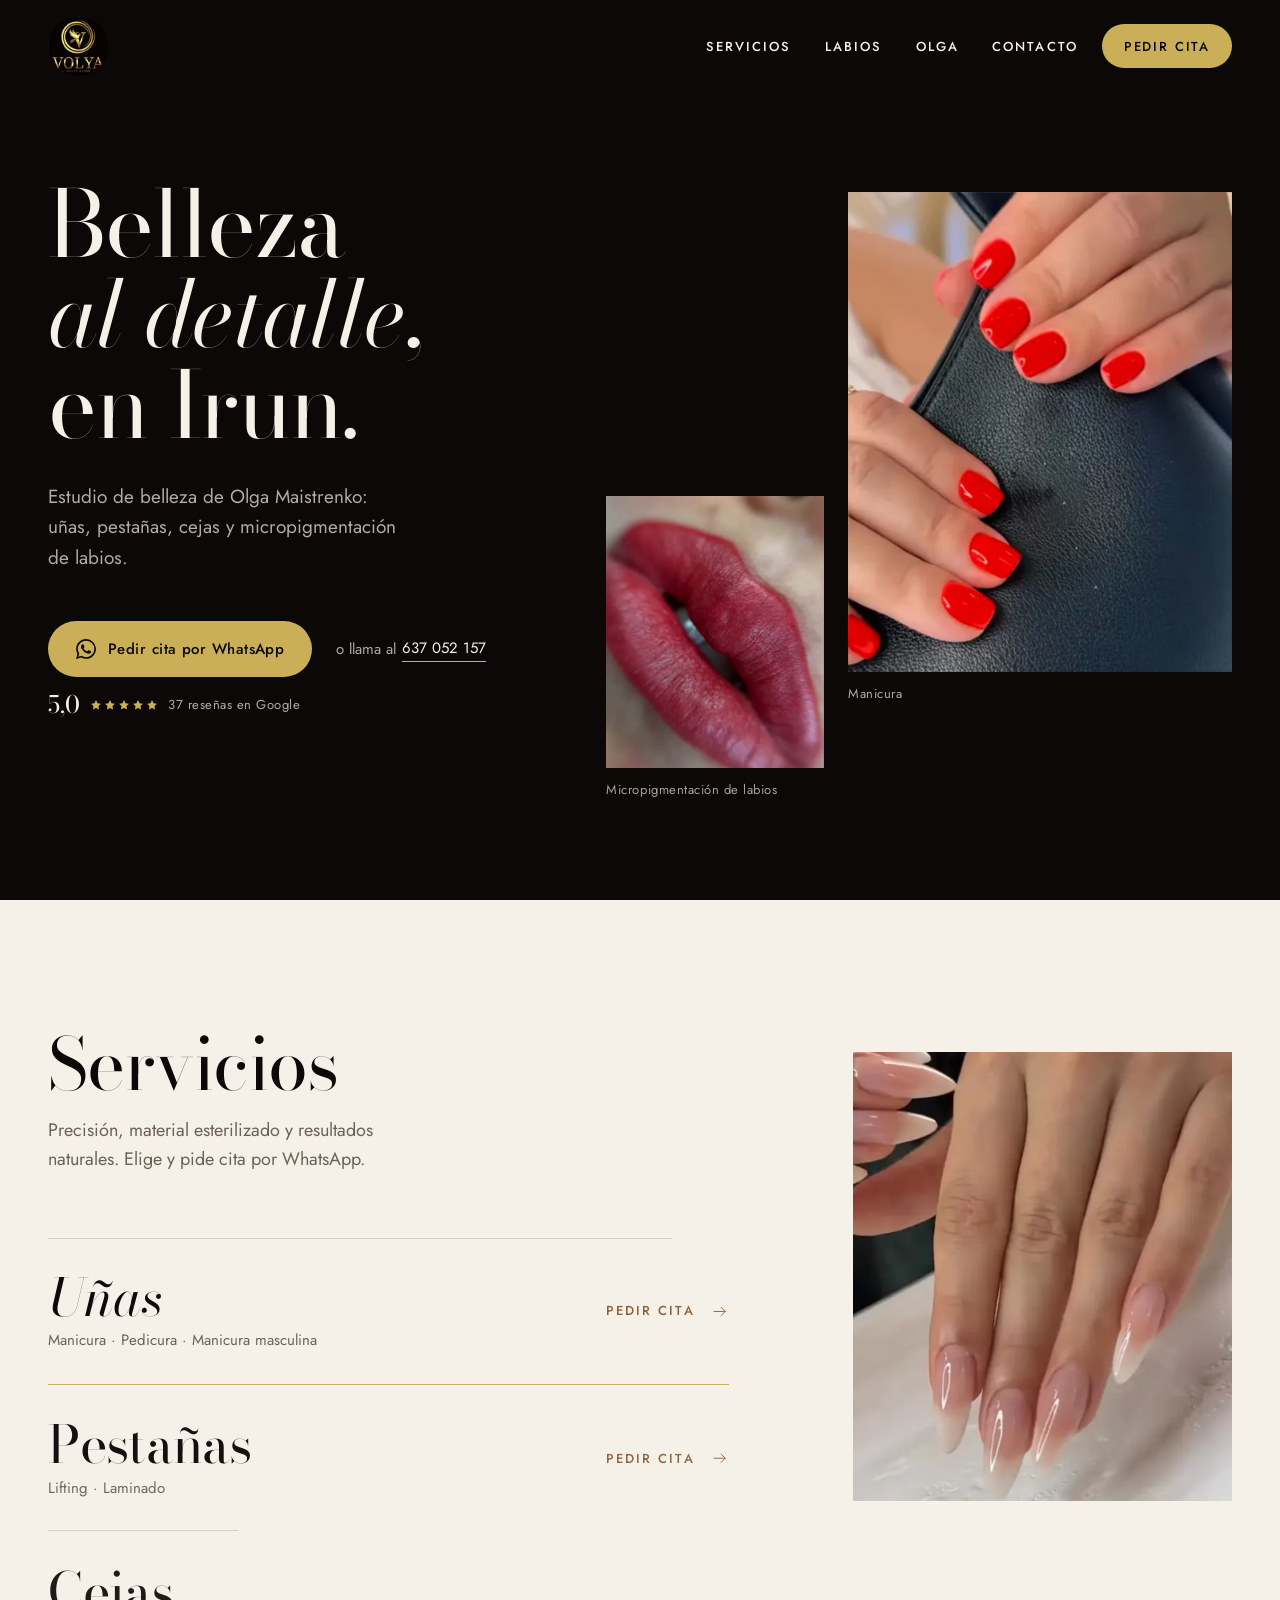
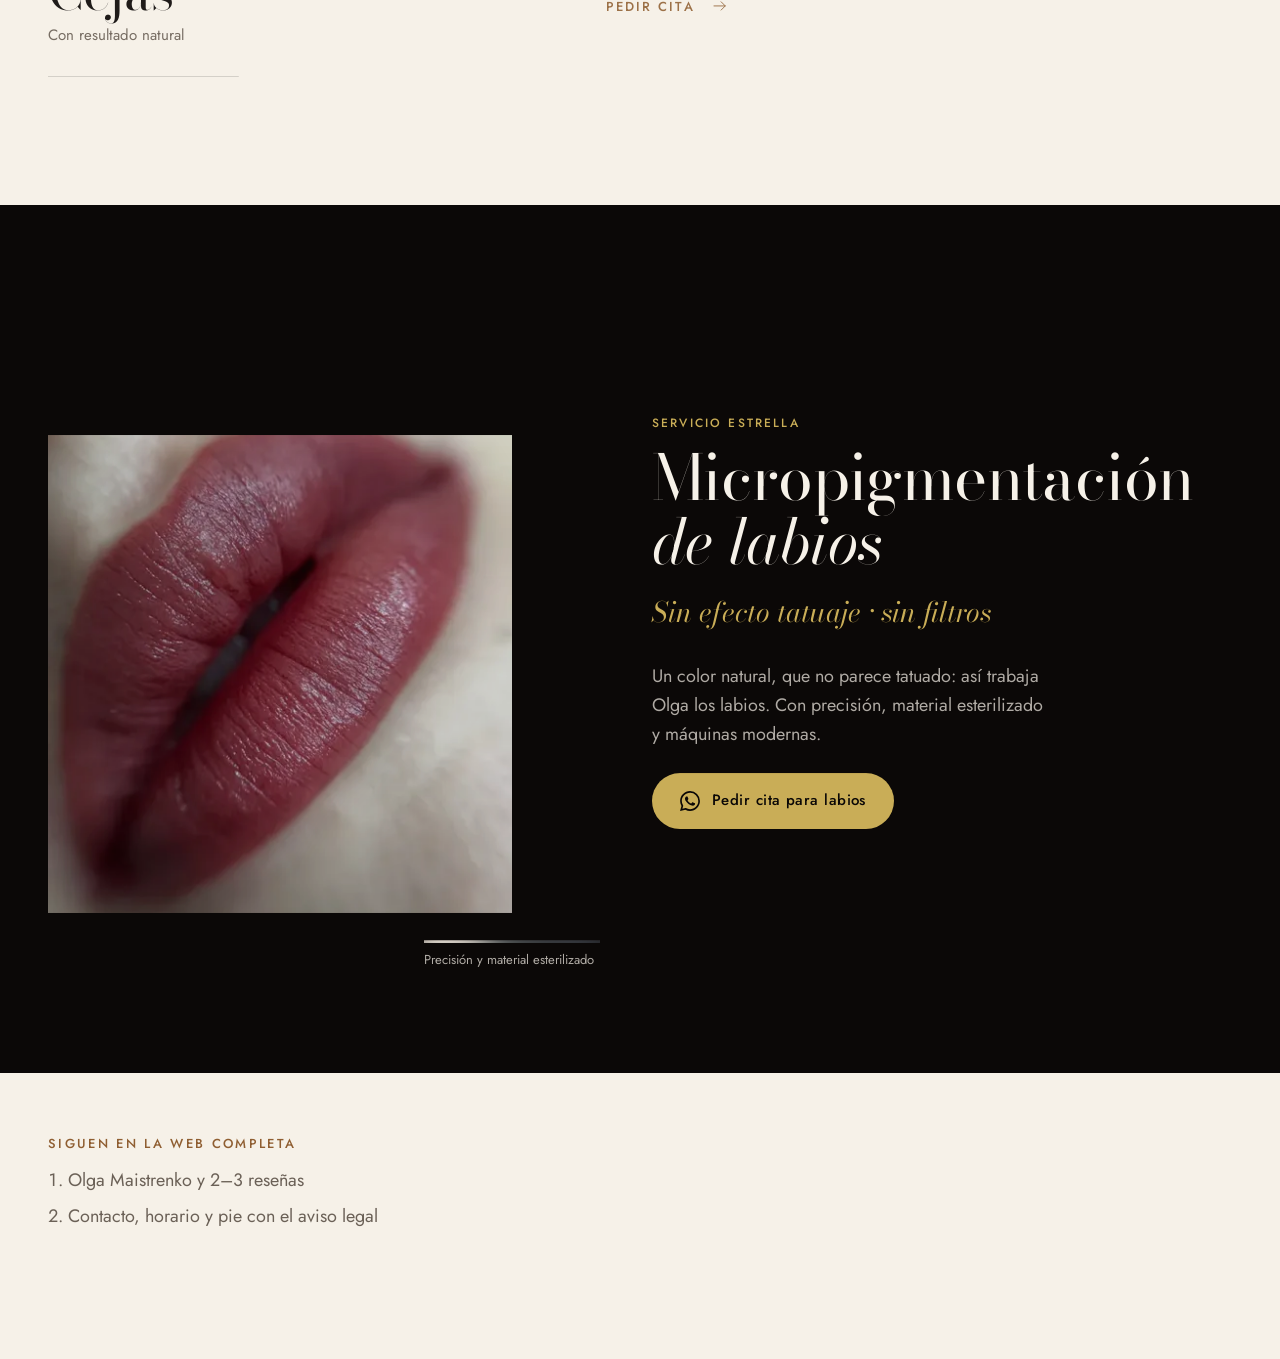
==== index.html @ c0e541a9 "Portada visual y servicios sin lupa; alcance de demo reducida - Quita la lupa en portada y servicios" ====
<!doctype html>
<html lang="es">
<head>
  <meta charset="utf-8">
  <meta name="viewport" content="width=device-width, initial-scale=1, viewport-fit=cover">
  <title>VOLYA Beauty Studio · Estudio de belleza en Irun: uñas, pestañas y micropigmentación</title>
  <meta name="description" content="Estudio de belleza en Irun: uñas, pestañas, cejas y micropigmentación de labios natural, sin efecto tatuaje. Pide cita por WhatsApp con Olga Maistrenko.">
  <meta name="theme-color" content="#0B0807">
  <meta name="format-detection" content="telephone=no">
  <!-- Al publicar: añadir canonical, og:url, og:image y hreflang (es / fr) con el dominio definitivo. -->
  <meta property="og:type" content="website">
  <meta property="og:locale" content="es_ES">
  <meta property="og:title" content="VOLYA Beauty Studio · Estudio de belleza en Irun">
  <meta property="og:description" content="Uñas, pestañas, cejas y micropigmentación de labios natural, sin efecto tatuaje. Pide cita por WhatsApp.">

  <link rel="icon" href="img/favicon-32.png" sizes="32x32" type="image/png">
  <link rel="apple-touch-icon" href="img/apple-touch-icon.png">

  <link rel="preload" href="fonts/bodoni-moda-latin.woff2" as="font" type="font/woff2" crossorigin>
  <link rel="preload" href="fonts/bodoni-moda-italic-latin.woff2" as="font" type="font/woff2" crossorigin>
  <link rel="preload" href="fonts/jost-latin.woff2" as="font" type="font/woff2" crossorigin>

  <link rel="stylesheet" href="vendor/lenis-1.3.27/lenis.css">
  <link rel="stylesheet" href="css/styles.css">

  <script>
    // Las animaciones solo se preparan si el dispositivo no pide movimiento reducido.
    // Si js/main.js no llega a arrancar, el contenido se muestra igualmente.
    (function () {
      var root = document.documentElement;
      root.classList.add('js');
      if (window.matchMedia('(prefers-reduced-motion: reduce)').matches) return;
      root.classList.add('motion');
      setTimeout(function () { if (!window.__volyaMotion) root.classList.remove('motion'); }, 3000);
    })();
  </script>

  <script type="application/ld+json">
  {
    "@context": "https://schema.org",
    "@type": "BeautySalon",
    "name": "VOLYA Beauty Studio",
    "description": "Estudio de belleza en Irun: uñas, pestañas, cejas y micropigmentación de labios.",
    "logo": "imagenes/logo.webp",
    "image": "imagenes/logo.webp",
    "telephone": "+34 637 052 157",
    "address": {
      "@type": "PostalAddress",
      "streetAddress": "Estación Kalea, 22",
      "postalCode": "20301",
      "addressLocality": "Irun",
      "addressRegion": "Gipuzkoa",
      "addressCountry": "ES"
    },
    "openingHoursSpecification": [
      {
        "@type": "OpeningHoursSpecification",
        "dayOfWeek": ["Monday", "Tuesday", "Wednesday", "Thursday", "Friday"],
        "opens": "10:00",
        "closes": "20:00"
      },
      {
        "@type": "OpeningHoursSpecification",
        "dayOfWeek": "Saturday",
        "opens": "10:00",
        "closes": "15:00"
      }
    ],
    "founder": {
      "@type": "Person",
      "name": "Olga Maistrenko",
      "sameAs": "https://www.instagram.com/maistrenko_olga_beauty/"
    },
    "sameAs": ["https://www.instagram.com/volya_beauty_studio/"],
    "hasOfferCatalog": {
      "@type": "OfferCatalog",
      "name": "Servicios",
      "itemListElement": [
        { "@type": "Offer", "itemOffered": { "@type": "Service", "name": "Manicura" } },
        { "@type": "Offer", "itemOffered": { "@type": "Service", "name": "Pedicura" } },
        { "@type": "Offer", "itemOffered": { "@type": "Service", "name": "Manicura masculina" } },
        { "@type": "Offer", "itemOffered": { "@type": "Service", "name": "Lifting de pestañas" } },
        { "@type": "Offer", "itemOffered": { "@type": "Service", "name": "Laminado de pestañas" } },
        { "@type": "Offer", "itemOffered": { "@type": "Service", "name": "Cejas" } },
        { "@type": "Offer", "itemOffered": { "@type": "Service", "name": "Micropigmentación de labios" } }
      ]
    }
  }
  </script>
</head>
<body>
  <svg width="0" height="0" style="position:absolute" aria-hidden="true" focusable="false">
    <symbol id="i-whatsapp" viewBox="0 0 24 24"><path d="M17.472 14.382c-.297-.149-1.758-.867-2.03-.967-.273-.099-.471-.148-.67.15-.197.297-.767.966-.94 1.164-.173.199-.347.223-.644.075-.297-.15-1.255-.463-2.39-1.475-.883-.788-1.48-1.761-1.653-2.059-.173-.297-.018-.458.13-.606.134-.133.298-.347.446-.52.149-.174.198-.298.298-.497.099-.198.05-.371-.025-.52-.075-.149-.669-1.612-.916-2.207-.242-.579-.487-.5-.669-.51-.173-.008-.371-.01-.57-.01-.198 0-.52.074-.792.372-.272.297-1.04 1.016-1.04 2.479 0 1.462 1.065 2.875 1.213 3.074.149.198 2.096 3.2 5.077 4.487.709.306 1.262.489 1.694.625.712.227 1.36.195 1.871.118.571-.085 1.758-.719 2.006-1.413.248-.694.248-1.289.173-1.413-.074-.124-.272-.198-.57-.347m-5.421 7.403h-.004a9.87 9.87 0 01-5.031-1.378l-.361-.214-3.741.982.998-3.648-.235-.374a9.86 9.86 0 01-1.51-5.26c.001-5.45 4.436-9.884 9.888-9.884 2.64 0 5.122 1.03 6.988 2.898a9.825 9.825 0 012.893 6.994c-.003 5.45-4.437 9.884-9.885 9.884m8.413-18.297A11.815 11.815 0 0012.05 0C5.495 0 .16 5.335.157 11.892c0 2.096.547 4.142 1.588 5.945L.057 24l6.305-1.654a11.882 11.882 0 005.683 1.448h.005c6.554 0 11.89-5.335 11.893-11.893a11.821 11.821 0 00-3.48-8.413Z"/></symbol>
    <symbol id="i-phone" viewBox="0 0 24 24"><path fill="none" stroke="currentColor" stroke-width="1.5" stroke-linecap="round" stroke-linejoin="round" d="M22 16.92v3a2 2 0 0 1-2.18 2 19.79 19.79 0 0 1-8.63-3.07 19.5 19.5 0 0 1-6-6 19.79 19.79 0 0 1-3.07-8.67A2 2 0 0 1 4.11 2h3a2 2 0 0 1 2 1.72 12.84 12.84 0 0 0 .7 2.81 2 2 0 0 1-.45 2.11L8.09 9.91a16 16 0 0 0 6 6l1.27-1.27a2 2 0 0 1 2.11-.45 12.84 12.84 0 0 0 2.81.7A2 2 0 0 1 22 16.92z"/></symbol>
    <symbol id="i-arrow" viewBox="0 0 24 24"><path fill="none" stroke="currentColor" stroke-width="1.25" stroke-linecap="round" stroke-linejoin="round" d="M4 12h15M13.5 6.5 19 12l-5.5 5.5"/></symbol>
    <symbol id="i-star" viewBox="0 0 24 24"><path d="M12 2l3.09 6.26L22 9.27l-5 4.87 1.18 6.88L12 17.77l-6.18 3.25L7 14.14 2 9.27l6.91-1.01L12 2z"/></symbol>
  </svg>

  <a class="skip-link" href="#contenido">Saltar al contenido</a>

  <header class="site-header on-dark" data-header>
    <div class="container site-header__inner" data-intro>
      <a class="brand" href="#inicio" aria-label="VOLYA Beauty Studio, inicio">
        <img src="img/logo-160.webp" width="160" height="160" alt="VOLYA Beauty Studio">
      </a>
      <nav class="nav" aria-label="Principal">
        <a href="#servicios">Servicios</a>
        <a href="#labios">Labios</a>
        <a href="#olga">Olga</a>
        <a href="#contacto">Contacto</a>
      </nav>
      <a class="btn btn--sm site-header__cta" href="https://wa.me/34637052157?text=Hola%2C%20quer%C3%ADa%20pedir%20cita%20en%20VOLYA">Pedir cita</a>
      <button class="menu-toggle" type="button" aria-expanded="false" aria-controls="menu" data-menu-toggle>
        Menú <span class="menu-toggle__icon" aria-hidden="true"></span>
      </button>
    </div>
  </header>

  <div class="menu" id="menu" role="dialog" aria-modal="true" aria-label="Menú" hidden>
    <div class="menu__top">
      <img src="img/logo-160.webp" width="160" height="160" alt="" class="menu__logo">
      <button class="menu__close" type="button" data-menu-close>Cerrar <span aria-hidden="true" class="menu__x"></span></button>
    </div>
    <nav class="menu__links" aria-label="Secciones">
      <a href="#servicios" data-menu-item>Servicios</a>
      <a href="#labios" data-menu-item>Labios</a>
      <a href="#olga" data-menu-item>Olga</a>
      <a href="#contacto" data-menu-item>Contacto</a>
    </nav>
    <div class="menu__foot" data-menu-item>
      <a class="btn btn--gold" href="https://wa.me/34637052157?text=Hola%2C%20quer%C3%ADa%20pedir%20cita%20en%20VOLYA">
        <svg aria-hidden="true"><use href="#i-whatsapp"/></svg> Pedir cita por WhatsApp
      </a>
      <a class="menu__phone" href="tel:+34637052157">Llamar · 637 052 157</a>
      <p class="menu__address">Estación Kalea, 22 · Irun</p>
    </div>
  </div>

  <main id="contenido">
    <!-- PORTADA -->
    <section class="hero" id="inicio" data-theme="dark" aria-labelledby="hero-title">
      <div class="container hero__inner">
        <div class="hero__text">
          <h1 class="hero__title" id="hero-title" data-hero-title>Belleza<br><em>al detalle</em>,<br>en Irun.</h1>
          <p class="hero__lead" data-intro>Estudio de belleza de Olga Maistrenko: uñas, pestañas, cejas y micropigmentación de labios.</p>
          <div class="hero__actions" data-intro data-hero-actions>
            <a class="btn btn--gold" href="https://wa.me/34637052157?text=Hola%2C%20quer%C3%ADa%20pedir%20cita%20en%20VOLYA">
              <svg aria-hidden="true"><use href="#i-whatsapp"/></svg> Pedir cita por WhatsApp
            </a>
            <a class="link-call" href="tel:+34637052157">o llama al <span>637 052 157</span></a>
          </div>
          <p class="rating" data-intro>
            <span class="rating__score">5,0</span>
            <span class="rating__stars" aria-hidden="true"><svg><use href="#i-star"/></svg><svg><use href="#i-star"/></svg><svg><use href="#i-star"/></svg><svg><use href="#i-star"/></svg><svg><use href="#i-star"/></svg></span>
            <span><span class="sr-only">de 5 · </span>37 reseñas en Google</span>
          </p>
        </div>

        <div class="hero__visual">
          <figure class="hero__photo hero__photo--main" data-parallax="0.05">
            <div class="media" data-focus>
              <img class="media__lqip" alt="" aria-hidden="true" src="[data-uri]">
              <img class="media__img" src="img/manicura-23-4x5-600.webp"
                   srcset="img/manicura-23-4x5-480.webp 480w, img/manicura-23-4x5-600.webp 600w"
                   sizes="(min-width: 1024px) 30vw, (min-width: 768px) 46vw, 100vw"
                   width="600" height="750" fetchpriority="high"
                   alt="Manicura roja con acabado brillante, trabajo de Olga en VOLYA">
            </div>
            <figcaption>Manicura</figcaption>
          </figure>
          <figure class="hero__photo hero__photo--accent" data-parallax="-0.12">
            <div class="media" data-focus>
              <img class="media__lqip" alt="" aria-hidden="true" src="[data-uri]">
              <img class="media__img" src="img/labios-5-4x5-688.webp"
                   srcset="img/labios-5-4x5-480.webp 480w, img/labios-5-4x5-688.webp 688w"
                   sizes="17vw" width="688" height="860" loading="lazy"
                   alt="Labios con micropigmentación, trabajo de Olga en VOLYA">
            </div>
            <figcaption>Micropigmentación de labios</figcaption>
          </figure>
        </div>
      </div>
    </section>

    <!-- SERVICIOS -->
    <section class="services" id="servicios" aria-labelledby="servicios-title">
      <div class="container services__grid">
        <div class="services__head">
          <h2 class="section-title" id="servicios-title" data-split>Servicios</h2>
          <p class="services__intro" data-reveal>Precisión, material esterilizado y resultados naturales. Elige y pide cita por WhatsApp.</p>
        </div>

        <ol class="services__list" role="list">
          <li class="service is-active" data-service>
            <span class="rule" aria-hidden="true"></span>
            <span class="media service__thumb" data-focus>
              <img class="media__lqip" alt="" aria-hidden="true" src="[data-uri]">
              <img class="media__img" src="img/manicura-16-4x5-480.webp" width="480" height="600" loading="lazy" alt="Manicura almendra nude">
            </span>
            <div class="service__body">
              <h3 class="service__name">Uñas</h3>
              <p class="service__detail">Manicura · Pedicura · Manicura masculina</p>
              <!-- Precio y duración: pendientes de confirmar con la dueña -->
            </div>
            <a class="service__cta" href="https://wa.me/34637052157?text=Hola%2C%20quer%C3%ADa%20pedir%20cita%20para%20u%C3%B1as%20en%20VOLYA">
              Pedir cita<span class="sr-only"> para uñas por WhatsApp</span> <svg aria-hidden="true"><use href="#i-arrow"/></svg>
            </a>
          </li>

          <li class="service" data-service>
            <span class="rule" aria-hidden="true"></span>
            <span class="media service__thumb" data-focus>
              <img class="media__lqip" alt="" aria-hidden="true" src="[data-uri]">
              <img class="media__img" src="img/pestanas-1-4x5-480.webp" width="480" height="600" loading="lazy" alt="Lifting de pestañas en primer plano">
            </span>
            <div class="service__body">
              <h3 class="service__name">Pestañas</h3>
              <p class="service__detail">Lifting · Laminado</p>
            </div>
            <a class="service__cta" href="https://wa.me/34637052157?text=Hola%2C%20quer%C3%ADa%20pedir%20cita%20para%20pesta%C3%B1as%20en%20VOLYA">
              Pedir cita<span class="sr-only"> para pestañas por WhatsApp</span> <svg aria-hidden="true"><use href="#i-arrow"/></svg>
            </a>
          </li>

          <li class="service" data-service>
            <span class="rule" aria-hidden="true"></span>
            <span class="media service__thumb" data-focus>
              <img class="media__lqip" alt="" aria-hidden="true" src="[data-uri]">
              <img class="media__img" src="img/cejas-1-4x5-452.webp" width="452" height="565" loading="lazy" alt="Ceja con acabado natural">
            </span>
            <div class="service__body">
              <h3 class="service__name">Cejas</h3>
              <p class="service__detail">Con resultado natural</p>
            </div>
            <a class="service__cta" href="https://wa.me/34637052157?text=Hola%2C%20quer%C3%ADa%20pedir%20cita%20para%20cejas%20en%20VOLYA">
              Pedir cita<span class="sr-only"> para cejas por WhatsApp</span> <svg aria-hidden="true"><use href="#i-arrow"/></svg>
            </a>
            <span class="rule rule--end" aria-hidden="true"></span>
          </li>
        </ol>

        <!-- Vista previa de escritorio: cambia con el servicio señalado -->
        <div class="services__preview" aria-hidden="true">
          <div class="preview">
            <div class="media preview__item is-active" data-focus>
              <img class="media__lqip" alt="" src="[data-uri]">
              <img class="media__img" src="img/manicura-16-4x5-739.webp" srcset="img/manicura-16-4x5-480.webp 480w, img/manicura-16-4x5-739.webp 739w" sizes="(min-width: 1024px) 28vw, 1px" width="739" height="924" loading="lazy" alt="">
            </div>
            <div class="media preview__item" data-focus>
              <img class="media__lqip" alt="" src="[data-uri]">
              <img class="media__img" src="img/pestanas-1-4x5-752.webp" srcset="img/pestanas-1-4x5-480.webp 480w, img/pestanas-1-4x5-752.webp 752w" sizes="(min-width: 1024px) 28vw, 1px" width="752" height="940" loading="lazy" alt="">
            </div>
            <div class="media preview__item" data-focus>
              <img class="media__lqip" alt="" src="[data-uri]">
              <img class="media__img" src="img/cejas-1-4x5-452.webp" width="452" height="565" loading="lazy" alt="">
            </div>
          </div>
        </div>
      </div>

      <!-- Micropigmentación de labios: servicio estrella -->
      <div class="feature" id="labios" data-theme="dark">
        <div class="container feature__grid">
          <div class="feature__text">
            <p class="feature__tag" data-reveal>Servicio estrella</p>
            <h3 class="feature__title" data-split>Micropigmentación <em>de labios</em></h3>
            <p class="feature__claim" data-reveal>Sin efecto tatuaje · sin filtros</p>
          </div>

          <div class="feature__visual">
            <div class="media feature__photo" data-focus data-media-reveal>
              <img class="media__lqip" alt="" aria-hidden="true" src="[data-uri]">
              <img class="media__img" src="img/labios-1-4x5-683.webp"
                   srcset="img/labios-1-4x5-480.webp 480w, img/labios-1-4x5-683.webp 683w"
                   sizes="(min-width: 1024px) 30vw, 68vw" width="683" height="854" loading="lazy"
                   alt="Labios con micropigmentación de color natural">
            </div>
            <figure class="feature__inset" data-parallax="-0.15">
              <div class="media" data-focus data-media-reveal>
                <img class="media__lqip" alt="" aria-hidden="true" src="[data-uri]">
                <img class="media__img" src="img/labios-6-4x5-516.webp" width="516" height="645" loading="lazy"
                     alt="Olga trabajando con guantes y material esterilizado durante una micropigmentación">
              </div>
              <figcaption>Precisión y material esterilizado</figcaption>
            </figure>
          </div>

          <div class="feature__body">
            <p class="feature__copy" data-reveal>Un color natural, que no parece tatuado: así trabaja Olga los labios. Con precisión, material esterilizado y máquinas modernas.</p>
            <a class="btn btn--gold" data-reveal href="https://wa.me/34637052157?text=Hola%2C%20quer%C3%ADa%20pedir%20cita%20para%20micropigmentaci%C3%B3n%20de%20labios%20en%20VOLYA">
              <svg aria-hidden="true"><use href="#i-whatsapp"/></svg> Pedir cita para labios
            </a>
          </div>
        </div>
      </div>
    </section>

    <!-- Siguiente parada: Olga con 2–3 reseñas, y contacto con pie -->
    <section class="v0-next" aria-labelledby="v0-next-title">
      <div class="container">
        <p class="v0-next__label" id="v0-next-title">Siguen en la web completa</p>
        <ol class="v0-next__list">
          <li id="olga">Olga Maistrenko y 2–3 reseñas</li>
          <li id="contacto">Contacto, horario y pie con el aviso legal</li>
        </ol>
      </div>
    </section>
  </main>

  <!-- Pedir cita siempre a mano en móvil -->
  <div class="cta-bar" data-cta-bar>
    <a class="btn cta-bar__main" href="https://wa.me/34637052157?text=Hola%2C%20quer%C3%ADa%20pedir%20cita%20en%20VOLYA">
      <svg aria-hidden="true"><use href="#i-whatsapp"/></svg> Pedir cita por WhatsApp
    </a>
    <a class="cta-bar__call" href="tel:+34637052157" aria-label="Llamar al 637 052 157">
      <svg aria-hidden="true"><use href="#i-phone"/></svg>
    </a>
  </div>

  <script src="vendor/gsap-3.15.0/gsap.min.js" defer></script>
  <script src="vendor/gsap-3.15.0/ScrollTrigger.min.js" defer></script>
  <script src="vendor/gsap-3.15.0/SplitText.min.js" defer></script>
  <script src="vendor/lenis-1.3.27/lenis.min.js" defer></script>
  <script src="js/main.js" defer></script>
</body>
</html>
---- vendor/lenis-1.3.27/lenis.css ----
html.lenis,
html.lenis body {
  height: auto;
}

.lenis:not(.lenis-autoToggle).lenis-stopped {
  overflow: clip;
}

.lenis [data-lenis-prevent],
.lenis [data-lenis-prevent-wheel],
.lenis [data-lenis-prevent-touch],
.lenis [data-lenis-prevent-vertical],
.lenis [data-lenis-prevent-horizontal] {
  overscroll-behavior: contain;
}

.lenis.lenis-smooth iframe {
  pointer-events: none;
}

.lenis.lenis-autoToggle {
  transition-property: overflow;
  transition-duration: 1ms;
  transition-behavior: allow-discrete;
}
---- css/styles.css ----
/* ==========================================================================
   VOLYA Beauty Studio — estilos
   Mobile first. Puntos de corte: 768px (tablet) y 1024px (escritorio).
   ========================================================================== */

/* ---------- Fuentes (alojadas en la web, subconjunto latino) ---------- */
@font-face {
  font-family: "Bodoni Moda";
  src: url("../fonts/bodoni-moda-latin.woff2") format("woff2");
  font-weight: 400 700;
  font-style: normal;
  font-display: swap;
}
@font-face {
  font-family: "Bodoni Moda";
  src: url("../fonts/bodoni-moda-italic-latin.woff2") format("woff2");
  font-weight: 400 700;
  font-style: italic;
  font-display: swap;
}
@font-face {
  font-family: "Jost";
  src: url("../fonts/jost-latin.woff2") format("woff2");
  font-weight: 300 600;
  font-style: normal;
  font-display: swap;
}

/* ---------- Tokens ---------- */
:root {
  /* Color: negro y dorado medidos del logo + marfil cálido */
  --ink: #0B0807;
  --ivory: #F6F1E8;
  --gold: #CAAE58;
  --bronze: #8F5E31;
  --stone: #6B6157;
  --line: rgb(11 8 7 / 0.14);
  --line-on-dark: rgb(246 241 232 / 0.14);
  --line-gold: rgb(202 174 88 / 0.55);
  --ivory-muted: rgb(246 241 232 / 0.7);
  --placeholder: #EAE3D7;
  --placeholder-dark: #1A1512;

  /* Tipografía */
  --font-display: "Bodoni Moda", "Bodoni 72", Didot, Georgia, serif;
  --font-text: "Jost", Futura, "Century Gothic", "Avenir Next", sans-serif;
  --text-xs: 0.8125rem;   /* 13 */
  --text-sm: 0.9375rem;   /* 15 */
  --text-base: 1.0625rem; /* 17 */
  --title-xl: clamp(3rem, 12.5vw, 6.5rem);
  --title-l: clamp(2.5rem, 10vw, 4.5rem);
  --title-m: clamp(1.625rem, 7.2vw, 2.5rem);

  /* Espaciado: base 4 px */
  --s-1: 0.25rem;
  --s-2: 0.5rem;
  --s-3: 0.75rem;
  --s-4: 1rem;
  --s-5: 1.5rem;
  --s-6: 2rem;
  --s-7: 3rem;
  --s-8: 4rem;
  --s-9: 6rem;
  --s-10: 8rem;
  --s-11: 10rem;

  --gutter: clamp(1.25rem, 4vw, 3rem);
  --maxw: 77.5rem; /* 1240 */
  --header-h: 4.5rem;

  /* Forma y profundidad */
  --radius-pill: 999px;
  --shadow-float: 0 14px 34px -14px rgb(11 8 7 / 0.5);

  /* Movimiento */
  --ease-out: cubic-bezier(0.16, 1, 0.3, 1);
  --dur-micro: 0.2s;
  --dur-ui: 0.45s;
}

@media (min-width: 1024px) {
  :root {
    --text-base: 1.125rem;
    --header-h: 5.75rem;
    --title-xl: clamp(4.5rem, 7.2vw, 6.5rem);
  }
}

/* ---------- Base ---------- */
*,
*::before,
*::after { box-sizing: border-box; }

html {
  -webkit-text-size-adjust: 100%;
  text-size-adjust: 100%;
  scroll-padding-top: var(--header-h);
}

body {
  margin: 0;
  background: var(--ivory);
  color: var(--ink);
  font: 400 var(--text-base) / 1.6 var(--font-text);
  -webkit-font-smoothing: antialiased;
  -moz-osx-font-smoothing: grayscale;
  overflow-x: clip;
}

img { display: block; max-width: 100%; height: auto; }
a { color: inherit; }
h1, h2, h3 { margin: 0; font-weight: 400; text-wrap: balance; }
p { margin: 0; text-wrap: pretty; }
figure { margin: 0; }
svg use { pointer-events: none; }

:focus-visible {
  outline: 2px solid var(--bronze);
  outline-offset: 3px;
}
[data-theme="dark"] :focus-visible,
.on-dark :focus-visible,
.menu :focus-visible { outline-color: var(--gold); }

.sr-only {
  position: absolute !important;
  width: 1px; height: 1px;
  padding: 0; margin: -1px;
  overflow: hidden;
  clip: rect(0 0 0 0);
  white-space: nowrap;
  border: 0;
}

.skip-link {
  position: absolute;
  left: var(--gutter);
  top: -4rem;
  z-index: 100;
  padding: var(--s-3) var(--s-4);
  background: var(--gold);
  color: var(--ink);
  border-radius: var(--radius-pill);
  text-decoration: none;
}
.skip-link:focus { top: var(--s-3); }

.container {
  width: min(100% - 2 * var(--gutter), var(--maxw));
  margin-inline: auto;
}

/* ---------- Botones y enlaces ---------- */
.btn {
  --btn-bg: var(--ink);
  --btn-fg: var(--ivory);
  --btn-fill: var(--gold);
  --btn-fill-fg: var(--ink);
  position: relative;
  isolation: isolate;
  overflow: hidden;
  display: inline-flex;
  align-items: center;
  justify-content: center;
  gap: 0.75rem;
  min-height: 3.5rem;
  padding: 0 1.75rem;
  border: 0;
  border-radius: var(--radius-pill);
  background: var(--btn-bg);
  color: var(--btn-fg);
  font: 500 var(--text-sm) / 1 var(--font-text);
  letter-spacing: 0.03em;
  text-decoration: none;
  cursor: pointer;
  transition: color var(--dur-ui) var(--ease-out), transform var(--dur-micro) var(--ease-out);
}
.btn::before {
  content: "";
  position: absolute;
  inset: 0;
  z-index: -1;
  background: var(--btn-fill);
  transform: scaleX(0);
  transform-origin: right center;
  transition: transform 0.6s var(--ease-out);
}
.btn svg { width: 1.25rem; height: 1.25rem; fill: currentColor; flex: none; }
.btn:active { transform: scale(0.98); }
@media (hover: hover) {
  .btn:hover { color: var(--btn-fill-fg); }
  .btn:hover::before { transform: scaleX(1); transform-origin: left center; }
}
.btn--gold { --btn-bg: var(--gold); --btn-fg: var(--ink); --btn-fill: var(--ivory); --btn-fill-fg: var(--ink); }
.btn--sm {
  min-height: 2.75rem;
  padding: 0 1.375rem;
  font-size: var(--text-xs);
  letter-spacing: 0.14em;
  text-transform: uppercase;
}

.link-call {
  display: inline-flex;
  align-items: center;
  gap: 0.35em;
  min-height: 2.75rem;
  font-size: var(--text-sm);
  color: var(--stone);
  text-decoration: none;
}
.link-call span {
  color: var(--ink);
  background: linear-gradient(var(--gold), var(--gold)) 0 100% / 100% 1px no-repeat;
  padding-bottom: 2px;
  transition: background-size var(--dur-ui) var(--ease-out);
}
@media (hover: hover) {
  .link-call:hover span { background-size: 0 1px; background-position: 100% 100%; }
}

/* ---------- Cabecera: clara sobre marfil, invertida sobre secciones oscuras ---------- */
.site-header {
  position: fixed;
  inset: 0 0 auto;
  z-index: 50;
  height: var(--header-h);
  color: var(--ink);
  transition: transform 0.5s var(--ease-out), background-color 0.3s linear, box-shadow 0.3s linear, color 0.3s linear;
}
.site-header.is-scrolled {
  background: var(--ivory);
  box-shadow: 0 1px 0 var(--line);
}
.site-header.on-dark { color: var(--ivory); }
.site-header.on-dark.is-scrolled {
  background: var(--ink);
  box-shadow: 0 1px 0 var(--line-on-dark);
}
.site-header.is-hidden { transform: translateY(-100%); }

.site-header__inner {
  height: 100%;
  display: flex;
  align-items: center;
  justify-content: space-between;
  gap: var(--s-5);
}

.brand { display: block; border-radius: 50%; }
.brand img { width: 3rem; height: 3rem; }

.nav { display: none; }
.site-header__cta { display: none; }
.on-dark .site-header__cta { --btn-bg: var(--gold); --btn-fg: var(--ink); --btn-fill: var(--ivory); }

.menu-toggle {
  display: inline-flex;
  align-items: center;
  gap: 0.75rem;
  min-height: 2.75rem;
  margin-right: calc(-1 * var(--s-2));
  padding: 0 var(--s-2) 0 var(--s-4);
  border: 0;
  background: none;
  color: inherit;
  font: 500 var(--text-xs) / 1 var(--font-text);
  letter-spacing: 0.18em;
  text-transform: uppercase;
  cursor: pointer;
}
.menu-toggle__icon {
  position: relative;
  width: 1.5rem;
  height: 0.5rem;
  border-block: 1px solid currentColor;
}

/* ---------- Menú (móvil y tablet) ---------- */
.menu {
  position: fixed;
  inset: 0;
  z-index: 60;
  display: flex;
  flex-direction: column;
  padding: var(--s-3) var(--gutter) calc(var(--s-6) + env(safe-area-inset-bottom));
  background: var(--ink);
  color: var(--ivory);
  overflow-y: auto;
}
.menu[hidden] { display: none; }

.menu__top {
  display: flex;
  align-items: center;
  justify-content: space-between;
  min-height: calc(var(--header-h) - var(--s-3));
}
.menu__logo { width: 3rem; height: 3rem; }
.menu__close {
  display: inline-flex;
  align-items: center;
  gap: 0.75rem;
  min-height: 2.75rem;
  margin-right: calc(-1 * var(--s-2));
  padding: 0 var(--s-2) 0 var(--s-4);
  border: 0;
  background: none;
  color: var(--ivory);
  font: 500 var(--text-xs) / 1 var(--font-text);
  letter-spacing: 0.18em;
  text-transform: uppercase;
  cursor: pointer;
}
.menu__x { position: relative; width: 1.25rem; height: 1.25rem; }
.menu__x::before,
.menu__x::after {
  content: "";
  position: absolute;
  left: 0; right: 0; top: 50%;
  height: 1px;
  background: currentColor;
  transform: rotate(45deg);
}
.menu__x::after { transform: rotate(-45deg); }

.menu__links {
  display: flex;
  flex-direction: column;
  margin-block: auto;
  padding-block: var(--s-7);
}
.menu__links a {
  display: block;
  padding-block: 0.25rem;
  font: 400 clamp(2.25rem, 10vw, 3.5rem) / 1.15 var(--font-display);
  text-decoration: none;
}
.menu__links a:hover,
.menu__links a:focus-visible { font-style: italic; color: var(--gold); }

.menu__foot { display: grid; gap: var(--s-3); justify-items: start; }
.menu__foot .btn { width: 100%; }
.menu__phone {
  display: inline-flex;
  align-items: center;
  min-height: 2.75rem;
  color: var(--ivory);
  text-underline-offset: 0.3em;
  text-decoration-color: var(--line-gold);
}
.menu__address { color: var(--ivory-muted); font-size: var(--text-sm); }

/* ---------- Medios: foto con miniatura borrosa debajo (efecto de enfoque) ---------- */
.media {
  position: relative;
  display: block;
  overflow: hidden;
  background: var(--placeholder);
}
[data-theme="dark"] .media { background: var(--placeholder-dark); }
.media > img {
  position: absolute;
  inset: 0;
  width: 100%;
  height: 100%;
  object-fit: cover;
}
.media__lqip {
  filter: blur(12px);
  transform: scale(1.12);
}

/* ==========================================================================
   Portada (móvil): la foto ocupa la parte alta de la pantalla y el título
   se monta sobre su borde inferior, que es cuero oscuro.
   ========================================================================== */
.hero {
  position: relative;
  background: var(--ink);
  color: var(--ivory);
}
.hero__inner {
  display: flex;
  flex-direction: column;
  min-height: 100svh;
}

.hero__visual {
  order: -1;
  position: relative;
  flex: 1 1 auto;
  min-height: 17rem;
  margin-inline: calc(-1 * var(--gutter));
}
/* Velo arriba para leer la cabecera y fundido abajo hacia el título */
.hero__visual::before,
.hero__visual::after {
  content: "";
  position: absolute;
  left: 0;
  right: 0;
  z-index: 1;
  pointer-events: none;
}
.hero__visual::before {
  top: 0;
  height: 8rem;
  background: linear-gradient(rgb(11 8 7 / 0.72), rgb(11 8 7 / 0));
}
.hero__visual::after {
  bottom: -1px;
  height: 55%;
  background: linear-gradient(to top, var(--ink) 4%, rgb(11 8 7 / 0.8) 30%, rgb(11 8 7 / 0));
}

.hero__photo--main {
  position: absolute;
  inset: 0;
}
.hero__photo--main .media { height: 100%; }
.hero__photo--main .media > img { object-position: 50% 32%; }
.hero__photo figcaption { display: none; }
.hero__photo--accent { display: none; }

.hero__text {
  position: relative;
  z-index: 2;
  margin-top: -5.5rem;
  padding-bottom: var(--s-6);
}

.hero__title {
  font-family: var(--font-display);
  font-size: var(--title-xl);
  line-height: 0.98;
  letter-spacing: -0.015em;
}
.hero__title em { font-style: italic; }

.hero__lead {
  margin-top: var(--s-4);
  max-width: 32ch;
  color: var(--ivory-muted);
}

.hero__actions {
  display: flex;
  flex-direction: column;
  align-items: flex-start;
  gap: var(--s-1);
  margin-top: var(--s-5);
}
.hero__actions .btn { width: 100%; }
.hero .link-call { color: var(--ivory-muted); }
.hero .link-call span { color: var(--ivory); }

.rating {
  display: flex;
  align-items: center;
  flex-wrap: wrap;
  gap: 0.625rem;
  margin-top: var(--s-2);
  font-size: var(--text-xs);
  letter-spacing: 0.04em;
  color: var(--ivory-muted);
}
.rating__score { font: 400 1.5rem / 1 var(--font-display); color: var(--ivory); letter-spacing: 0; }
.rating__stars { display: inline-flex; gap: 2px; }
.rating__stars svg { width: 0.75rem; height: 0.75rem; fill: var(--gold); }

/* ---------- Secciones ---------- */
.section-title {
  font: 400 var(--title-l) / 1 var(--font-display);
  letter-spacing: -0.01em;
}

/* ==========================================================================
   Servicios
   ========================================================================== */
.services { padding-top: var(--s-8); }
.services__grid { padding-bottom: var(--s-8); }

.services__intro {
  margin-top: var(--s-4);
  max-width: 34ch;
  color: var(--stone);
}

.services__list {
  list-style: none;
  margin: var(--s-6) 0 0;
  padding: 0;
}

.service {
  position: relative;
  display: grid;
  grid-template-columns: 4rem minmax(0, 1fr);
  grid-template-areas:
    "thumb body"
    "thumb cta";
  column-gap: var(--s-4);
  align-items: start;
  padding-block: var(--s-5) var(--s-3);
}

.rule {
  position: absolute;
  left: 0;
  right: 0;
  top: 0;
  height: 1px;
  background: var(--line);
  transform-origin: left center;
}
.rule--end { top: auto; bottom: 0; }

/* Filete dorado del servicio activo (escritorio) */
.service::after {
  content: "";
  position: absolute;
  left: 0;
  right: 0;
  bottom: -1px;
  z-index: 1;
  height: 1px;
  background: var(--gold);
  transform: scaleX(0);
  transform-origin: left center;
  transition: transform 0.9s var(--ease-out);
}

.service__thumb {
  grid-area: thumb;
  width: 4rem;
  aspect-ratio: 4 / 5;
}
.service__body { grid-area: body; }
.service__name {
  font: 400 var(--title-m) / 1.05 var(--font-display);
  letter-spacing: -0.005em;
  overflow-wrap: break-word;
}
.service__detail {
  margin-top: 0.375rem;
  font-size: var(--text-sm);
  line-height: 1.45;
  color: var(--stone);
}

.service__cta {
  grid-area: cta;
  justify-self: start;
  display: inline-flex;
  align-items: center;
  gap: 0.5rem;
  min-height: 2.75rem;
  font: 500 var(--text-xs) / 1 var(--font-text);
  letter-spacing: 0.16em;
  text-transform: uppercase;
  color: var(--bronze);
  text-decoration: none;
}
.service__cta svg {
  width: 1.125rem;
  height: 1.125rem;
  transition: transform var(--dur-ui) var(--ease-out);
}
@media (hover: hover) {
  .service__cta:hover svg { transform: translateX(4px); }
}

.services__preview { display: none; }

/* ---------- Micropigmentación de labios destacada ---------- */
.feature {
  padding-block: var(--s-8);
  background: var(--ink);
  color: var(--ivory);
}
.feature__grid {
  display: grid;
  grid-template-areas:
    "text"
    "visual"
    "body";
  row-gap: var(--s-6);
}
.feature__text { grid-area: text; }
.feature__visual { grid-area: visual; }
.feature__body { grid-area: body; }

.feature__tag {
  font: 500 0.75rem / 1 var(--font-text);
  letter-spacing: 0.18em;
  text-transform: uppercase;
  color: var(--gold);
}
.feature__title {
  margin-top: var(--s-4);
  font: 400 clamp(2.25rem, 9.5vw, 4.25rem) / 1 var(--font-display);
  letter-spacing: -0.01em;
  overflow-wrap: break-word;
}
.feature__title em { display: block; font-style: italic; }
.feature__claim {
  margin-top: var(--s-4);
  font: italic 400 clamp(1.25rem, 5.2vw, 1.75rem) / 1.3 var(--font-display);
  color: var(--gold);
}

.feature__visual {
  position: relative;
  padding-right: 24%;
  padding-bottom: var(--s-6);
}
.feature__photo { aspect-ratio: 4 / 5; }
.feature__inset {
  position: absolute;
  right: 0;
  bottom: 0;
  width: 38%;
}
.feature__inset .media {
  aspect-ratio: 4 / 5;
  box-shadow: 0 0 0 5px var(--ink);
}
.feature__inset figcaption {
  margin-top: var(--s-2);
  font-size: var(--text-xs);
  line-height: 1.35;
  color: var(--ivory-muted);
}

.feature__copy {
  max-width: 36ch;
  color: var(--ivory-muted);
}
.feature__body .btn { width: 100%; margin-top: var(--s-5); }

/* ---------- Marcador de secciones pendientes ---------- */
.v0-next {
  padding-block: var(--s-8) calc(var(--s-10) + env(safe-area-inset-bottom));
  color: var(--stone);
}
.v0-next__label {
  font: 500 var(--text-xs) / 1 var(--font-text);
  letter-spacing: 0.18em;
  text-transform: uppercase;
  color: var(--bronze);
}
.v0-next__list {
  margin: var(--s-4) 0 0;
  padding-left: 1.25rem;
  display: grid;
  gap: var(--s-2);
}

/* ---------- Barra fija de cita (móvil y tablet) ---------- */
.cta-bar {
  position: fixed;
  z-index: 40;
  left: var(--gutter);
  right: var(--gutter);
  bottom: calc(0.75rem + env(safe-area-inset-bottom));
  display: flex;
  gap: var(--s-2);
  transform: translateY(calc(100% + 2rem));
  visibility: hidden;
  transition: transform 0.6s var(--ease-out), visibility 0s linear 0.6s;
}
.cta-bar.is-visible {
  transform: none;
  visibility: visible;
  transition: transform 0.6s var(--ease-out), visibility 0s linear 0s;
}
.cta-bar__main {
  flex: 1;
  padding-inline: 1rem;
  box-shadow: 0 0 0 1px var(--line-gold), var(--shadow-float);
}
.cta-bar__call {
  flex: none;
  display: grid;
  place-items: center;
  width: 3.5rem;
  height: 3.5rem;
  border-radius: 50%;
  background: var(--ivory);
  color: var(--ink);
  box-shadow: 0 0 0 1px var(--line-gold), var(--shadow-float);
}
.cta-bar__call svg { width: 1.25rem; height: 1.25rem; }

/* ==========================================================================
   Tablet
   ========================================================================== */
@media (min-width: 768px) {
  .hero__actions { flex-direction: row; flex-wrap: wrap; align-items: center; column-gap: var(--s-5); row-gap: var(--s-2); }
  .hero__actions .btn { width: auto; }

  .service {
    grid-template-columns: 5rem minmax(0, 1fr) auto;
    grid-template-areas: "thumb body cta";
    column-gap: var(--s-5);
    align-items: center;
    padding-block: var(--s-5);
  }
  .service__thumb { width: 5rem; }
  .service__cta { justify-self: end; }

  .feature__visual { max-width: 34rem; }
  .feature__body .btn { width: auto; }

  .cta-bar { left: 50%; right: auto; width: min(26rem, 100% - 2 * var(--gutter)); translate: -50% 0; }
}

/* Tablet: portada a dos columnas, texto y foto, sin vacíos */
@media (min-width: 768px) and (max-width: 1023.98px) {
  .hero__inner {
    display: grid;
    grid-template-columns: minmax(0, 1fr) minmax(0, 1fr);
    column-gap: var(--s-6);
    align-items: center;
    min-height: 0;
    padding-block: calc(var(--header-h) + var(--s-7)) var(--s-9);
  }
  .hero__title { font-size: 4.75rem; }

  /* Labios: título arriba; debajo, foto y texto lado a lado */
  .feature__grid {
    grid-template-columns: minmax(0, 1fr) minmax(0, 1fr);
    grid-template-areas:
      "text text"
      "visual body";
    column-gap: var(--s-6);
    align-items: center;
  }
  .feature__visual { padding-right: 16%; }
}

/* Tablet y escritorio: la foto deja de ser fondo y va junto al título */
@media (min-width: 768px) {
  .hero__visual {
    order: 0;
    min-height: 0;
    margin: 0;
  }
  .hero__visual::before,
  .hero__visual::after { display: none; }
  .hero__photo--main { position: relative; inset: auto; }
  .hero__photo--main .media { height: auto; aspect-ratio: 4 / 5; }
  .hero__photo--main .media > img { object-position: 50% 50%; }
  .hero__photo figcaption {
    display: block;
    margin-top: var(--s-3);
    font-size: var(--text-xs);
    letter-spacing: 0.04em;
    color: var(--ivory-muted);
  }
  .hero__text { margin-top: 0; padding-bottom: 0; }
}

/* ==========================================================================
   Escritorio
   ========================================================================== */
@media (min-width: 1024px) {
  .brand img { width: 3.75rem; height: 3.75rem; }
  .menu-toggle,
  .menu,
  .cta-bar { display: none; }

  .nav {
    display: flex;
    gap: clamp(1.25rem, 2.6vw, 2.75rem);
    margin-left: auto;
  }
  .nav a {
    position: relative;
    display: inline-flex;
    align-items: center;
    min-height: 2.75rem;
    font: 500 var(--text-xs) / 1 var(--font-text);
    letter-spacing: 0.16em;
    text-transform: uppercase;
    text-decoration: none;
  }
  .nav a::after {
    content: "";
    position: absolute;
    left: 0; right: 0; bottom: 0.7rem;
    height: 1px;
    background: var(--gold);
    transform: scaleX(0);
    transform-origin: right center;
    transition: transform var(--dur-ui) var(--ease-out);
  }
  .nav a:hover::after,
  .nav a:focus-visible::after { transform: scaleX(1); transform-origin: left center; }
  .site-header__cta { display: inline-flex; }

  /* Portada: título a la izquierda; a la derecha, la foto principal y la de
     labios, más pequeña y más baja. Tamaños limitados para no ampliar las
     fotos por encima de su resolución. */
  .hero__inner {
    display: grid;
    grid-template-columns: repeat(12, minmax(0, 1fr));
    column-gap: var(--s-5);
    align-items: center;
    min-height: min(100svh, 60rem);
    padding-block: calc(var(--header-h) + var(--s-6)) var(--s-10);
  }
  .hero__text { grid-column: 1 / 6; }
  .hero__lead { margin-top: var(--s-6); font-size: 1.1875rem; }
  .hero__actions { margin-top: var(--s-7); }
  .rating { margin-top: var(--s-4); }

  .hero__visual {
    grid-column: 6 / 13;
    display: flex;
    flex-direction: row-reverse;
    align-items: flex-start;
    gap: var(--s-5);
  }
  .hero__photo--main { width: clamp(18rem, 30vw, 27.5rem); flex: none; }
  .hero__photo--accent {
    display: block;
    width: clamp(10rem, 17vw, 15.5rem);
    flex: none;
    align-self: flex-end;
    margin-bottom: calc(-1 * var(--s-9));
  }
  .hero__photo--accent .media { aspect-ratio: 4 / 5; }

  /* Servicios: índice a la izquierda, vista previa fija a la derecha */
  .services { padding-top: var(--s-10); }
  .services__grid {
    display: grid;
    grid-template-columns: repeat(12, minmax(0, 1fr));
    column-gap: var(--s-5);
    padding-bottom: var(--s-10);
  }
  .services__head { grid-column: 1 / 8; }
  .services__list { grid-column: 1 / 8; margin-top: var(--s-8); }
  .services__preview {
    display: block;
    grid-column: 9 / 13;
    grid-row: 1 / span 2;
    align-self: start;
    position: sticky;
    top: calc(var(--header-h) + var(--s-6));
  }

  .service {
    grid-template-columns: minmax(0, 1fr) auto;
    grid-template-areas: "body cta";
    padding-block: var(--s-6);
  }
  .service__thumb { display: none; }
  .service__name { font-size: 3.25rem; }
  .service.is-active .service__name { font-style: italic; }
  .service.is-active::after { transform: scaleX(1); }

  .preview {
    position: relative;
    aspect-ratio: 4 / 5;
    overflow: hidden;
    background: var(--placeholder);
  }
  .preview__item {
    position: absolute;
    inset: 0;
    opacity: 0;
    transition: opacity 0.7s var(--ease-out);
  }
  .preview__item.is-active { opacity: 1; }

  /* Labios: foto e inserto del proceso a la izquierda, texto a la derecha */
  .feature { padding-block: var(--s-10) var(--s-11); }
  .feature__grid {
    grid-template-columns: repeat(12, minmax(0, 1fr));
    grid-template-areas: none;
    column-gap: var(--s-5);
    row-gap: 0;
    align-items: center;
  }
  .feature__visual {
    grid-column: 1 / 6;
    grid-row: 1 / span 2;
    max-width: 29rem;
    padding: 0;
  }
  .feature__inset { width: 11rem; right: -5.5rem; bottom: -3.5rem; }
  .feature__text { grid-column: 7 / 13; grid-row: 1; align-self: end; }
  .feature__body { grid-column: 7 / 12; grid-row: 2; align-self: start; margin-top: var(--s-6); }
  .feature__claim { margin-top: var(--s-5); }
  .feature__title { font-size: clamp(2.75rem, 4.9vw, 4.25rem); }
}

/* ==========================================================================
   Animaciones: estado inicial solo si hay movimiento (clase .motion en <html>)
   ========================================================================== */
.motion [data-intro],
.motion [data-reveal],
.motion [data-split],
.motion [data-hero-title],
.motion .hero__photo figcaption { opacity: 0; }
.motion [data-focus]:not(.preview__item) .media__img { opacity: 0; }
.motion .hero__photo .media,
.motion .service__thumb,
.motion [data-media-reveal],
.motion .preview { clip-path: inset(100% 0 0 0); }

/* Holgura de las máscaras de SplitText para no recortar cursivas ni comas */
.split-line-mask {
  padding: 0 0.08em 0.14em;
  margin: 0 -0.08em -0.14em;
}

.is-locked,
.is-locked body { overflow: hidden; }

@media (prefers-reduced-motion: reduce) {
  *,
  *::before,
  *::after {
    transition-duration: 0.01ms !important;
    animation-duration: 0.01ms !important;
    scroll-behavior: auto !important;
  }
}
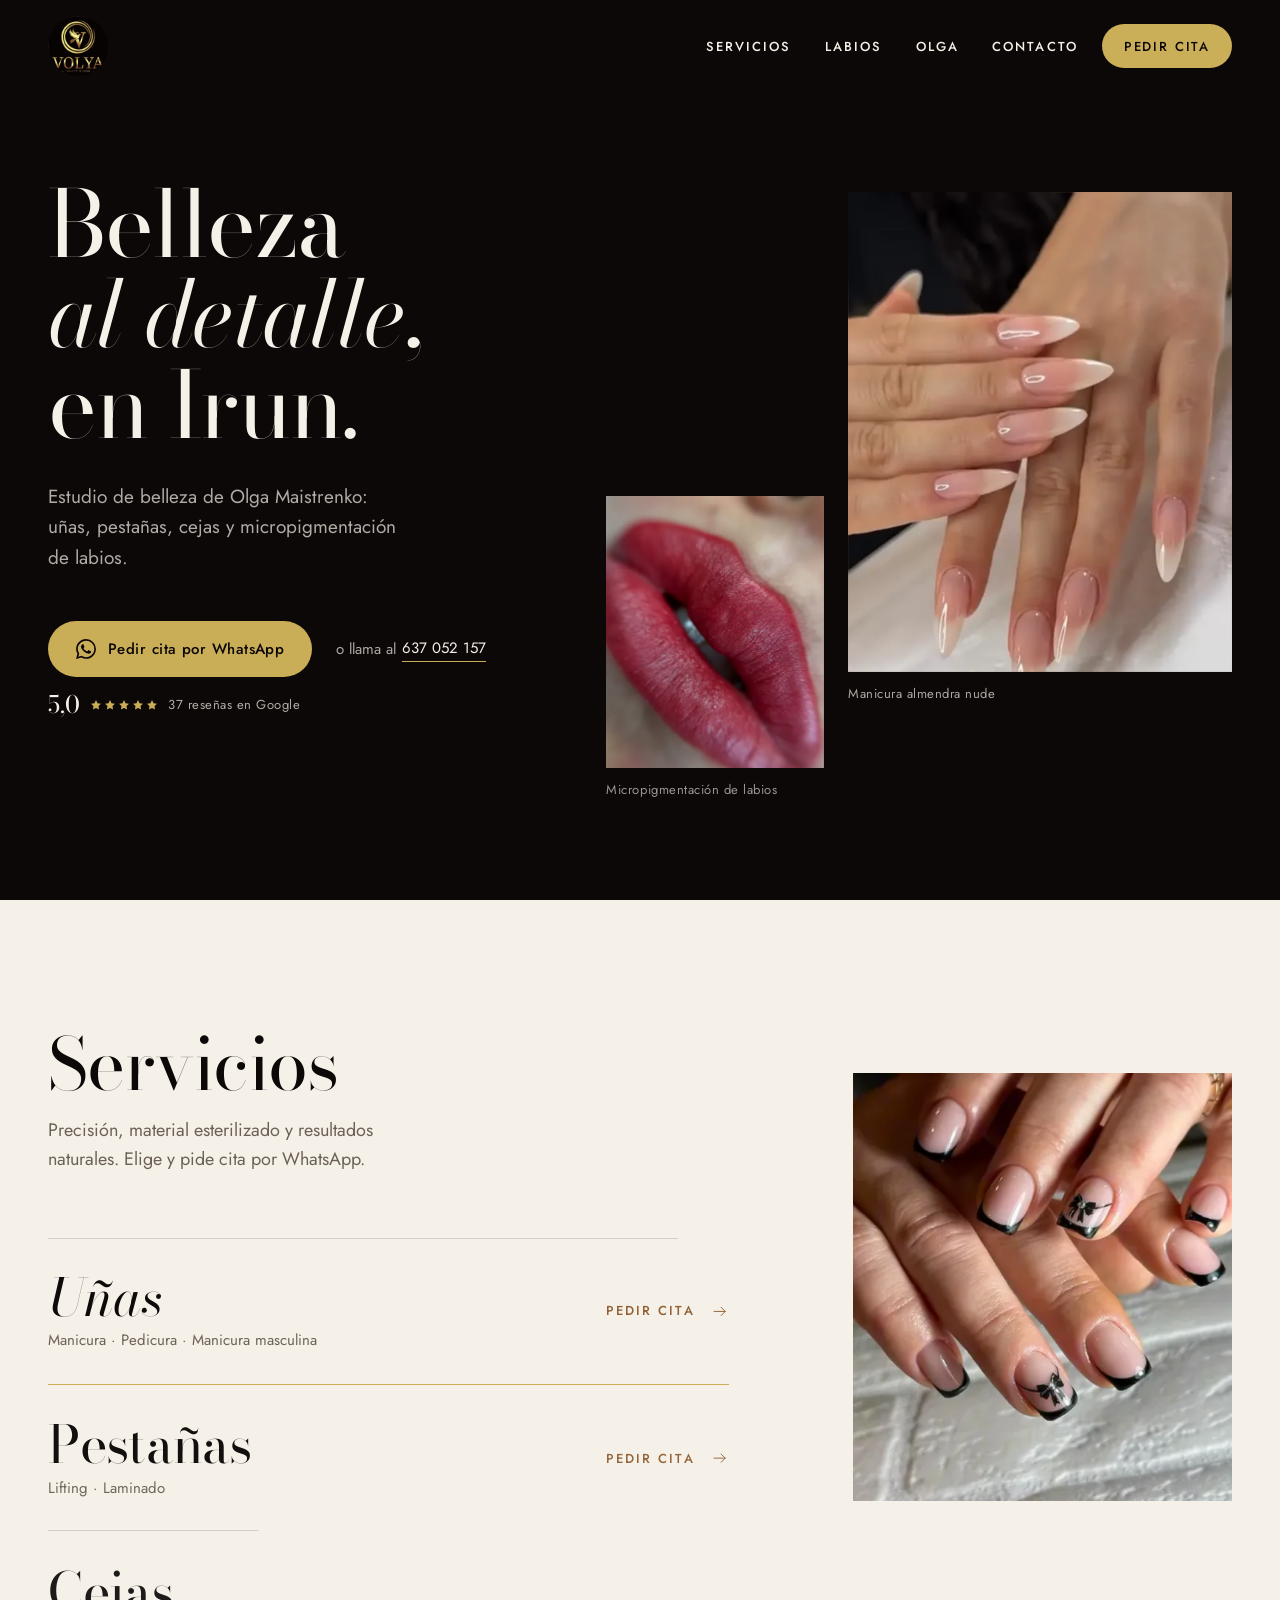
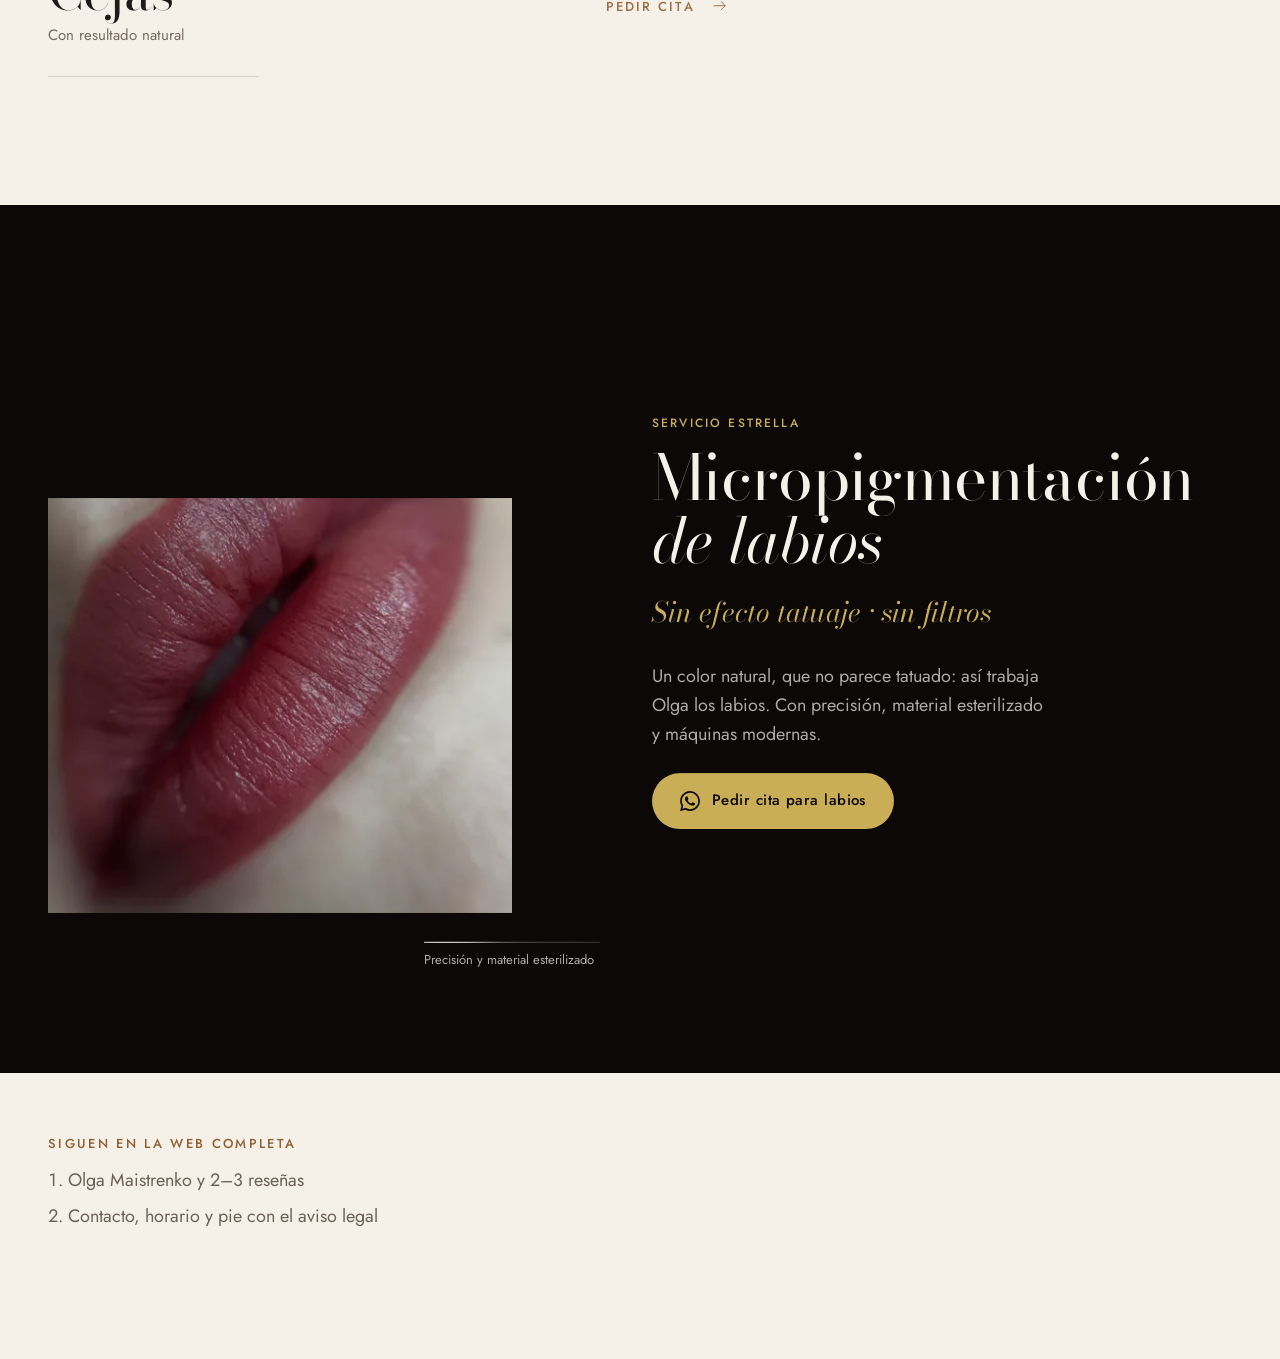
==== commit ef39de64: "Portada con manicura almendra nude; uñas en servicios con manicura-24 - La foto principal de la port" ====
--- a/index.html
+++ b/index.html
@@ -159,14 +159,14 @@
         <div class="hero__visual">
           <figure class="hero__photo hero__photo--main" data-parallax="0.05">
             <div class="media" data-focus>
-              <img class="media__lqip" alt="" aria-hidden="true" src="[data-uri]">
-              <img class="media__img" src="img/manicura-23-4x5-600.webp"
-                   srcset="img/manicura-23-4x5-480.webp 480w, img/manicura-23-4x5-600.webp 600w"
+              <img class="media__lqip" alt="" aria-hidden="true" src="[data-uri]">
+              <img class="media__img" src="img/manicura-17-4x5-764.webp"
+                   srcset="img/manicura-17-4x5-480.webp 480w, img/manicura-17-4x5-764.webp 764w"
                    sizes="(min-width: 1024px) 30vw, (min-width: 768px) 46vw, 100vw"
-                   width="600" height="750" fetchpriority="high"
-                   alt="Manicura roja con acabado brillante, trabajo de Olga en VOLYA">
-            </div>
-            <figcaption>Manicura</figcaption>
+                   width="764" height="955" fetchpriority="high"
+                   alt="Manicura almendra nude con degradado, trabajo de Olga en VOLYA">
+            </div>
+            <figcaption>Manicura almendra nude</figcaption>
           </figure>
           <figure class="hero__photo hero__photo--accent" data-parallax="-0.12">
             <div class="media" data-focus>
@@ -194,8 +194,8 @@
           <li class="service is-active" data-service>
             <span class="rule" aria-hidden="true"></span>
             <span class="media service__thumb" data-focus>
-              <img class="media__lqip" alt="" aria-hidden="true" src="[data-uri]">
-              <img class="media__img" src="img/manicura-16-4x5-480.webp" width="480" height="600" loading="lazy" alt="Manicura almendra nude">
+              <img class="media__lqip" alt="" aria-hidden="true" src="[data-uri]">
+              <img class="media__img" src="img/manicura-24-4x5-515.webp" width="515" height="644" loading="lazy" alt="Manicura francesa negra con lazos">
             </span>
             <div class="service__body">
               <h3 class="service__name">Uñas</h3>
@@ -243,8 +243,8 @@
         <div class="services__preview" aria-hidden="true">
           <div class="preview">
             <div class="media preview__item is-active" data-focus>
-              <img class="media__lqip" alt="" src="[data-uri]">
-              <img class="media__img" src="img/manicura-16-4x5-739.webp" srcset="img/manicura-16-4x5-480.webp 480w, img/manicura-16-4x5-739.webp 739w" sizes="(min-width: 1024px) 28vw, 1px" width="739" height="924" loading="lazy" alt="">
+              <img class="media__lqip" alt="" src="[data-uri]">
+              <img class="media__img" src="img/manicura-24-4x5-515.webp" width="515" height="644" loading="lazy" alt="">
             </div>
             <div class="media preview__item" data-focus>
               <img class="media__lqip" alt="" src="[data-uri]">
--- a/css/styles.css
+++ b/css/styles.css
@@ -372,8 +372,8 @@
 }
 
 /* ==========================================================================
-   Portada (móvil): la foto ocupa la parte alta de la pantalla y el título
-   se monta sobre su borde inferior, que es cuero oscuro.
+   Portada (móvil): la foto ocupa la parte alta de la pantalla, encuadrada
+   abajo para que se vean todas las puntas; el texto empieza con corte limpio.
    ========================================================================== */
 .hero {
   position: relative;
@@ -393,25 +393,17 @@
   min-height: 17rem;
   margin-inline: calc(-1 * var(--gutter));
 }
-/* Velo arriba para leer la cabecera y fundido abajo hacia el título */
-.hero__visual::before,
-.hero__visual::after {
+/* Velo arriba para leer la cabecera sobre la foto */
+.hero__visual::before {
   content: "";
   position: absolute;
+  top: 0;
   left: 0;
   right: 0;
   z-index: 1;
-  pointer-events: none;
-}
-.hero__visual::before {
-  top: 0;
   height: 8rem;
   background: linear-gradient(rgb(11 8 7 / 0.72), rgb(11 8 7 / 0));
-}
-.hero__visual::after {
-  bottom: -1px;
-  height: 55%;
-  background: linear-gradient(to top, var(--ink) 4%, rgb(11 8 7 / 0.8) 30%, rgb(11 8 7 / 0));
+  pointer-events: none;
 }
 
 .hero__photo--main {
@@ -419,15 +411,14 @@
   inset: 0;
 }
 .hero__photo--main .media { height: 100%; }
-.hero__photo--main .media > img { object-position: 50% 32%; }
+.hero__photo--main .media > img { object-position: 50% 100%; }
 .hero__photo figcaption { display: none; }
 .hero__photo--accent { display: none; }
 
 .hero__text {
   position: relative;
   z-index: 2;
-  margin-top: -5.5rem;
-  padding-bottom: var(--s-6);
+  padding-block: var(--s-6);
 }
 
 .hero__title {
@@ -747,8 +738,7 @@
     min-height: 0;
     margin: 0;
   }
-  .hero__visual::before,
-  .hero__visual::after { display: none; }
+  .hero__visual::before { display: none; }
   .hero__photo--main { position: relative; inset: auto; }
   .hero__photo--main .media { height: auto; aspect-ratio: 4 / 5; }
   .hero__photo--main .media > img { object-position: 50% 50%; }
@@ -759,7 +749,7 @@
     letter-spacing: 0.04em;
     color: var(--ivory-muted);
   }
-  .hero__text { margin-top: 0; padding-bottom: 0; }
+  .hero__text { padding-block: 0; }
 }
 
 /* ==========================================================================
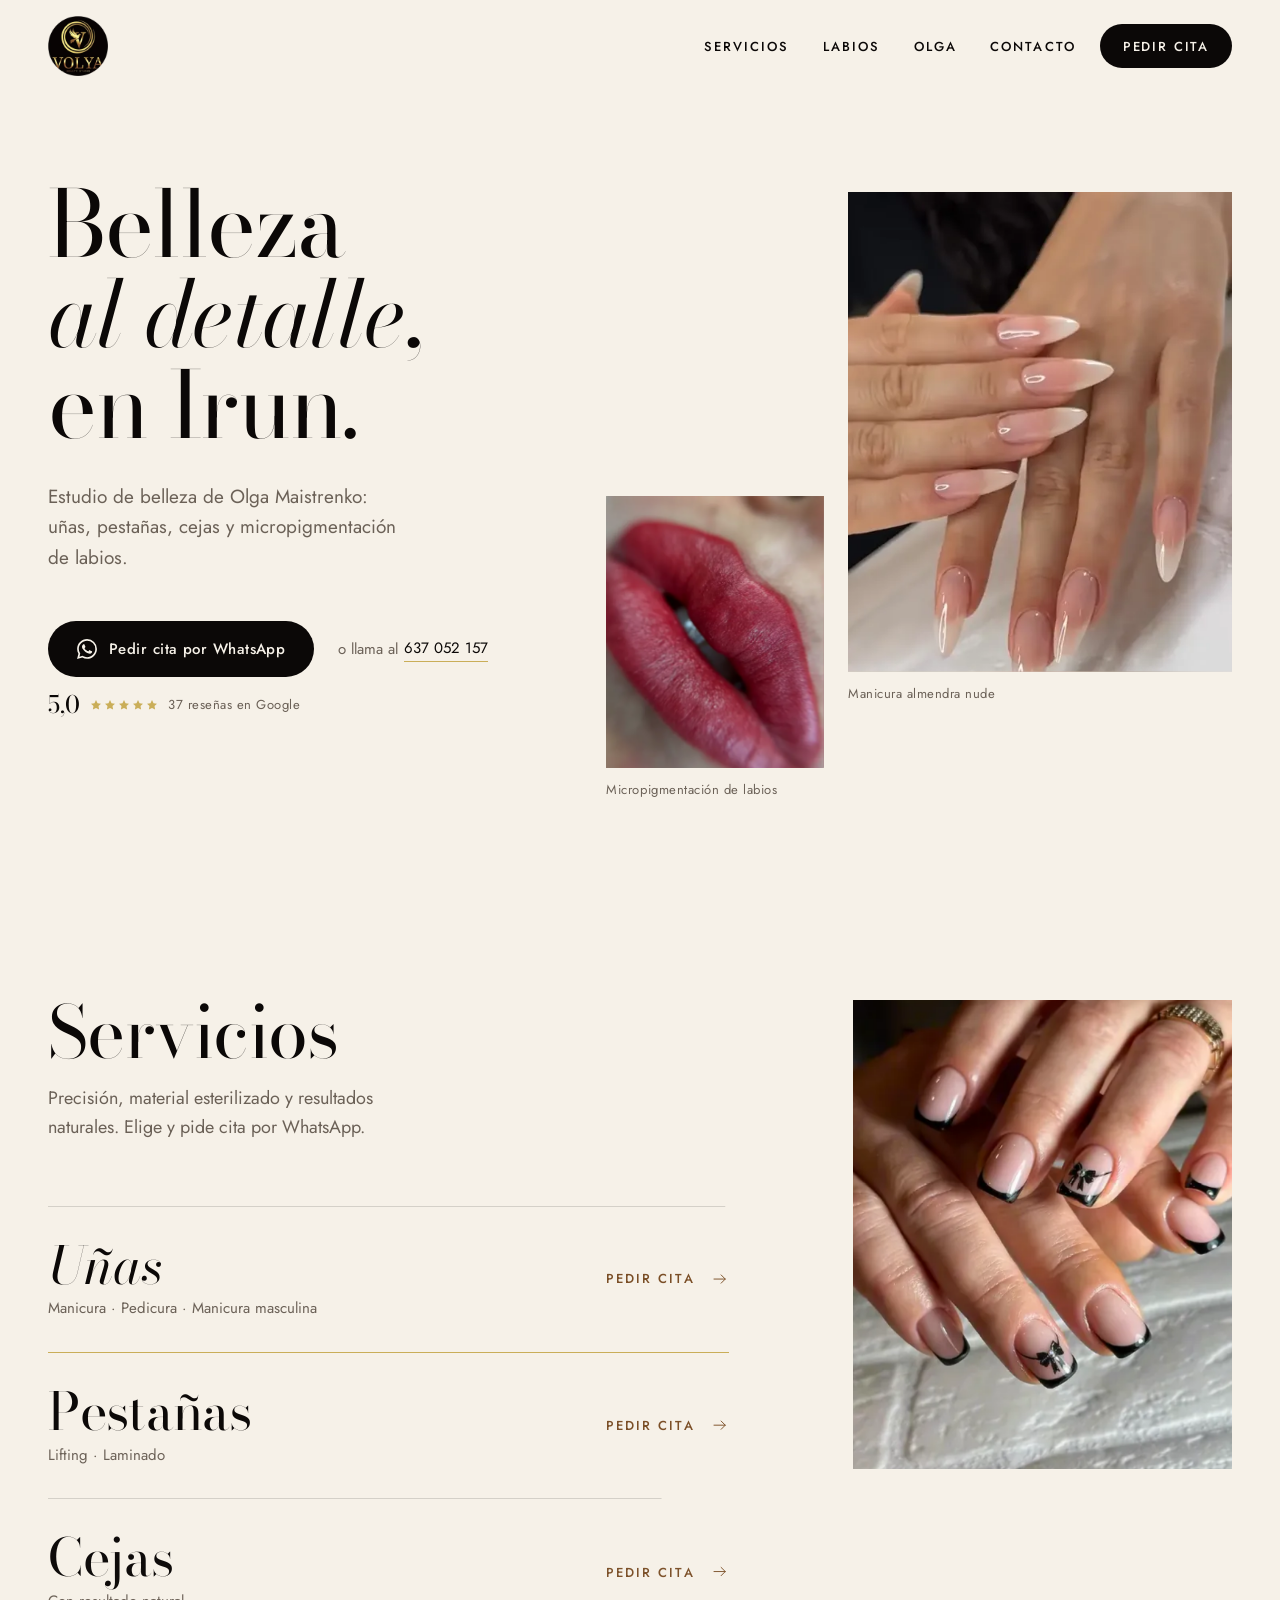
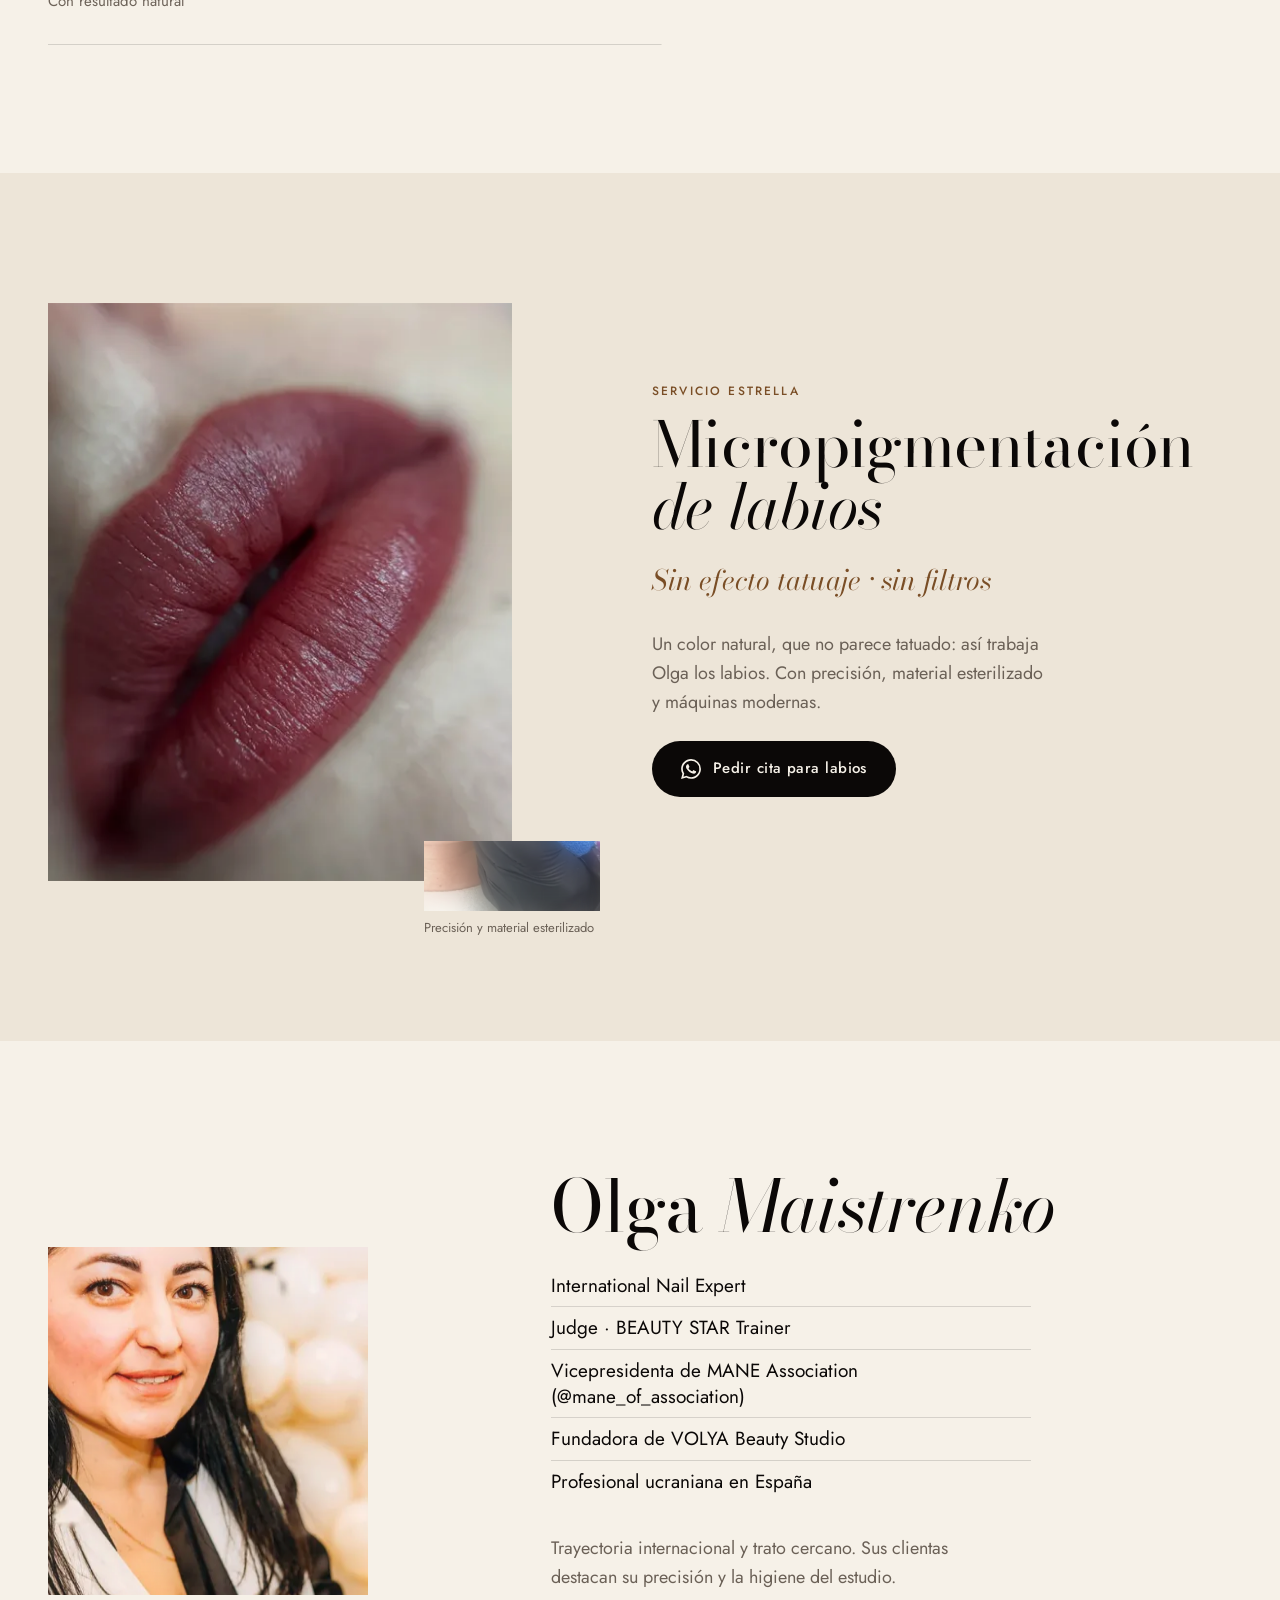
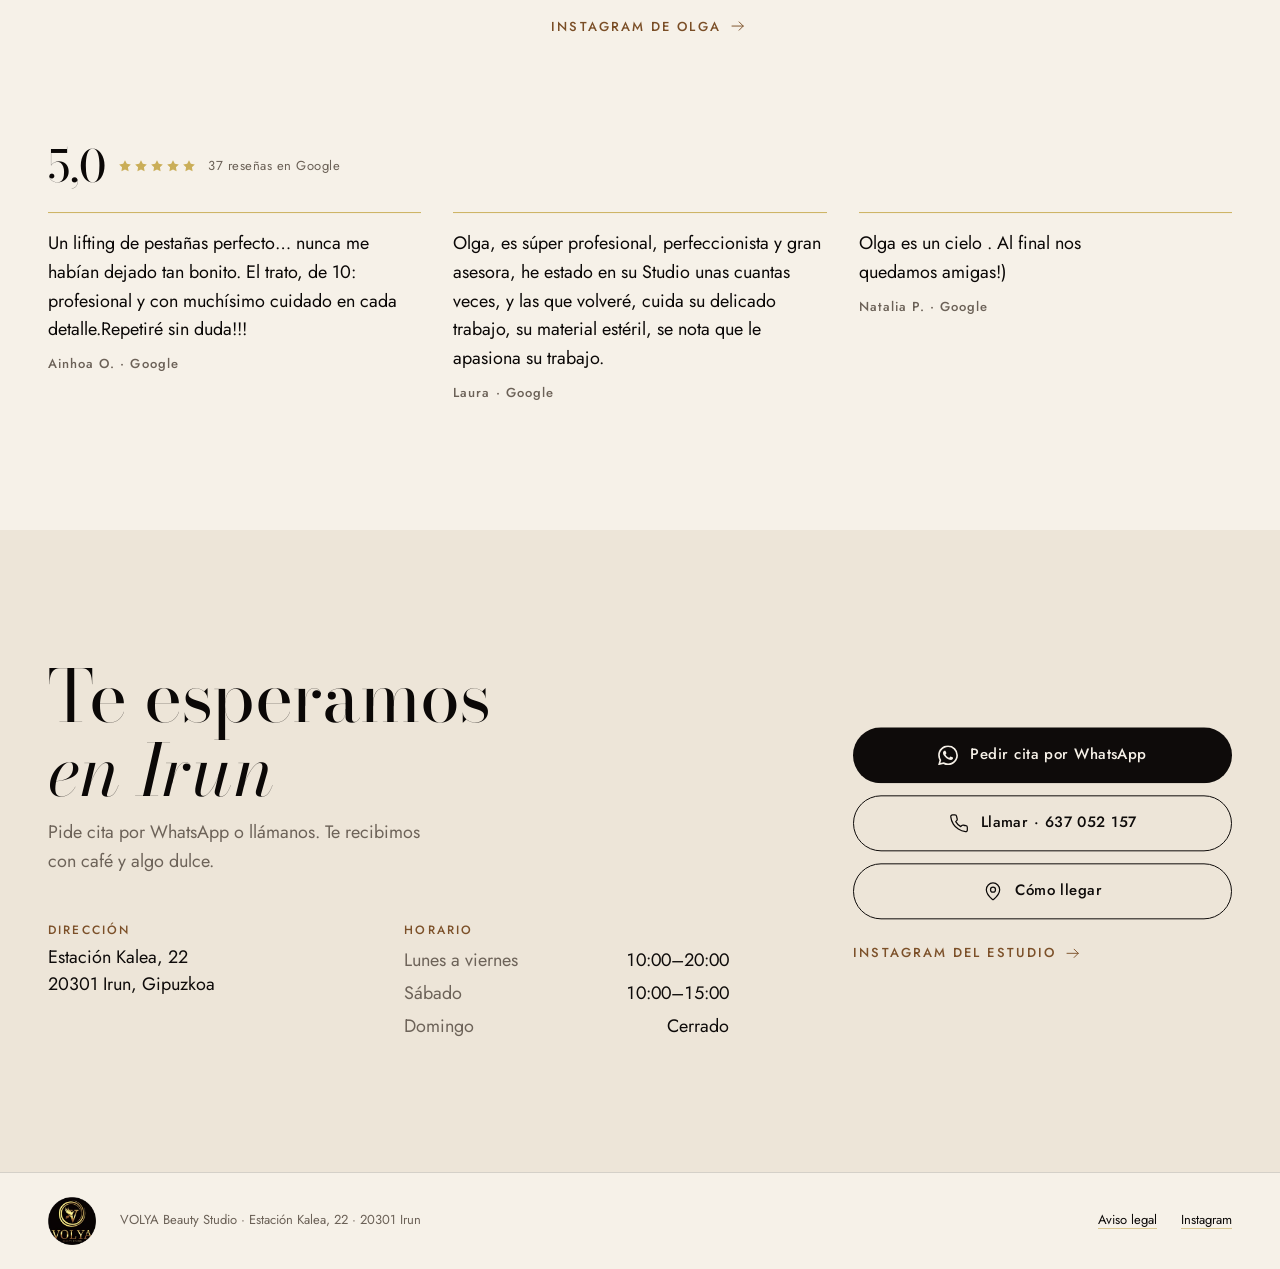
==== commit 6532fb4e: "Web completa: portada clara, Olga con reseñas, contacto, pie y aviso legal - Sin fondos negros: port" ====
--- a/index.html
+++ b/index.html
@@ -5,7 +5,7 @@
   <meta name="viewport" content="width=device-width, initial-scale=1, viewport-fit=cover">
   <title>VOLYA Beauty Studio · Estudio de belleza en Irun: uñas, pestañas y micropigmentación</title>
   <meta name="description" content="Estudio de belleza en Irun: uñas, pestañas, cejas y micropigmentación de labios natural, sin efecto tatuaje. Pide cita por WhatsApp con Olga Maistrenko.">
-  <meta name="theme-color" content="#0B0807">
+  <meta name="theme-color" content="#F6F1E8">
   <meta name="format-detection" content="telephone=no">
   <!-- Al publicar: añadir canonical, og:url, og:image y hreflang (es / fr) con el dominio definitivo. -->
   <meta property="og:type" content="website">
@@ -93,12 +93,13 @@
     <symbol id="i-whatsapp" viewBox="0 0 24 24"><path d="M17.472 14.382c-.297-.149-1.758-.867-2.03-.967-.273-.099-.471-.148-.67.15-.197.297-.767.966-.94 1.164-.173.199-.347.223-.644.075-.297-.15-1.255-.463-2.39-1.475-.883-.788-1.48-1.761-1.653-2.059-.173-.297-.018-.458.13-.606.134-.133.298-.347.446-.52.149-.174.198-.298.298-.497.099-.198.05-.371-.025-.52-.075-.149-.669-1.612-.916-2.207-.242-.579-.487-.5-.669-.51-.173-.008-.371-.01-.57-.01-.198 0-.52.074-.792.372-.272.297-1.04 1.016-1.04 2.479 0 1.462 1.065 2.875 1.213 3.074.149.198 2.096 3.2 5.077 4.487.709.306 1.262.489 1.694.625.712.227 1.36.195 1.871.118.571-.085 1.758-.719 2.006-1.413.248-.694.248-1.289.173-1.413-.074-.124-.272-.198-.57-.347m-5.421 7.403h-.004a9.87 9.87 0 01-5.031-1.378l-.361-.214-3.741.982.998-3.648-.235-.374a9.86 9.86 0 01-1.51-5.26c.001-5.45 4.436-9.884 9.888-9.884 2.64 0 5.122 1.03 6.988 2.898a9.825 9.825 0 012.893 6.994c-.003 5.45-4.437 9.884-9.885 9.884m8.413-18.297A11.815 11.815 0 0012.05 0C5.495 0 .16 5.335.157 11.892c0 2.096.547 4.142 1.588 5.945L.057 24l6.305-1.654a11.882 11.882 0 005.683 1.448h.005c6.554 0 11.89-5.335 11.893-11.893a11.821 11.821 0 00-3.48-8.413Z"/></symbol>
     <symbol id="i-phone" viewBox="0 0 24 24"><path fill="none" stroke="currentColor" stroke-width="1.5" stroke-linecap="round" stroke-linejoin="round" d="M22 16.92v3a2 2 0 0 1-2.18 2 19.79 19.79 0 0 1-8.63-3.07 19.5 19.5 0 0 1-6-6 19.79 19.79 0 0 1-3.07-8.67A2 2 0 0 1 4.11 2h3a2 2 0 0 1 2 1.72 12.84 12.84 0 0 0 .7 2.81 2 2 0 0 1-.45 2.11L8.09 9.91a16 16 0 0 0 6 6l1.27-1.27a2 2 0 0 1 2.11-.45 12.84 12.84 0 0 0 2.81.7A2 2 0 0 1 22 16.92z"/></symbol>
     <symbol id="i-arrow" viewBox="0 0 24 24"><path fill="none" stroke="currentColor" stroke-width="1.25" stroke-linecap="round" stroke-linejoin="round" d="M4 12h15M13.5 6.5 19 12l-5.5 5.5"/></symbol>
+    <symbol id="i-pin" viewBox="0 0 24 24"><g fill="none" stroke="currentColor" stroke-width="1.5" stroke-linecap="round" stroke-linejoin="round"><path d="M20 10c0 4.993-5.539 10.193-7.399 11.799a1 1 0 0 1-1.202 0C9.539 20.193 4 14.993 4 10a8 8 0 0 1 16 0"/><circle cx="12" cy="10" r="3"/></g></symbol>
     <symbol id="i-star" viewBox="0 0 24 24"><path d="M12 2l3.09 6.26L22 9.27l-5 4.87 1.18 6.88L12 17.77l-6.18 3.25L7 14.14 2 9.27l6.91-1.01L12 2z"/></symbol>
   </svg>
 
   <a class="skip-link" href="#contenido">Saltar al contenido</a>
 
-  <header class="site-header on-dark" data-header>
+  <header class="site-header" data-header>
     <div class="container site-header__inner" data-intro>
       <a class="brand" href="#inicio" aria-label="VOLYA Beauty Studio, inicio">
         <img src="img/logo-160.webp" width="160" height="160" alt="VOLYA Beauty Studio">
@@ -128,7 +129,7 @@
       <a href="#contacto" data-menu-item>Contacto</a>
     </nav>
     <div class="menu__foot" data-menu-item>
-      <a class="btn btn--gold" href="https://wa.me/34637052157?text=Hola%2C%20quer%C3%ADa%20pedir%20cita%20en%20VOLYA">
+      <a class="btn" href="https://wa.me/34637052157?text=Hola%2C%20quer%C3%ADa%20pedir%20cita%20en%20VOLYA">
         <svg aria-hidden="true"><use href="#i-whatsapp"/></svg> Pedir cita por WhatsApp
       </a>
       <a class="menu__phone" href="tel:+34637052157">Llamar · 637 052 157</a>
@@ -138,13 +139,13 @@
 
   <main id="contenido">
     <!-- PORTADA -->
-    <section class="hero" id="inicio" data-theme="dark" aria-labelledby="hero-title">
+    <section class="hero" id="inicio" aria-labelledby="hero-title">
       <div class="container hero__inner">
         <div class="hero__text">
           <h1 class="hero__title" id="hero-title" data-hero-title>Belleza<br><em>al detalle</em>,<br>en Irun.</h1>
           <p class="hero__lead" data-intro>Estudio de belleza de Olga Maistrenko: uñas, pestañas, cejas y micropigmentación de labios.</p>
           <div class="hero__actions" data-intro data-hero-actions>
-            <a class="btn btn--gold" href="https://wa.me/34637052157?text=Hola%2C%20quer%C3%ADa%20pedir%20cita%20en%20VOLYA">
+            <a class="btn" href="https://wa.me/34637052157?text=Hola%2C%20quer%C3%ADa%20pedir%20cita%20en%20VOLYA">
               <svg aria-hidden="true"><use href="#i-whatsapp"/></svg> Pedir cita por WhatsApp
             </a>
             <a class="link-call" href="tel:+34637052157">o llama al <span>637 052 157</span></a>
@@ -259,7 +260,7 @@
       </div>
 
       <!-- Micropigmentación de labios: servicio estrella -->
-      <div class="feature" id="labios" data-theme="dark">
+      <div class="feature" id="labios">
         <div class="container feature__grid">
           <div class="feature__text">
             <p class="feature__tag" data-reveal>Servicio estrella</p>
@@ -287,7 +288,7 @@
 
           <div class="feature__body">
             <p class="feature__copy" data-reveal>Un color natural, que no parece tatuado: así trabaja Olga los labios. Con precisión, material esterilizado y máquinas modernas.</p>
-            <a class="btn btn--gold" data-reveal href="https://wa.me/34637052157?text=Hola%2C%20quer%C3%ADa%20pedir%20cita%20para%20micropigmentaci%C3%B3n%20de%20labios%20en%20VOLYA">
+            <a class="btn" data-reveal href="https://wa.me/34637052157?text=Hola%2C%20quer%C3%ADa%20pedir%20cita%20para%20micropigmentaci%C3%B3n%20de%20labios%20en%20VOLYA">
               <svg aria-hidden="true"><use href="#i-whatsapp"/></svg> Pedir cita para labios
             </a>
           </div>
@@ -295,17 +296,117 @@
       </div>
     </section>
 
-    <!-- Siguiente parada: Olga con 2–3 reseñas, y contacto con pie -->
-    <section class="v0-next" aria-labelledby="v0-next-title">
-      <div class="container">
-        <p class="v0-next__label" id="v0-next-title">Siguen en la web completa</p>
-        <ol class="v0-next__list">
-          <li id="olga">Olga Maistrenko y 2–3 reseñas</li>
-          <li id="contacto">Contacto, horario y pie con el aviso legal</li>
-        </ol>
+    <!-- OLGA Y RESEÑAS -->
+    <section class="olga" id="olga" aria-labelledby="olga-title">
+      <div class="container olga__grid">
+        <h2 class="section-title olga__title" id="olga-title" data-split>Olga <em>Maistrenko</em></h2>
+
+        <figure class="olga__photo">
+          <div class="media" data-focus data-media-reveal>
+            <img class="media__lqip" alt="" aria-hidden="true" src="[data-uri]">
+            <img class="media__img" src="img/olga-2-3x4-396.webp" width="396" height="528" loading="lazy"
+                 alt="Olga Maistrenko, fundadora de VOLYA Beauty Studio">
+          </div>
+        </figure>
+
+        <ul class="olga__creds" role="list" aria-label="Reconocimientos">
+          <li data-reveal>International Nail Expert</li>
+          <li data-reveal>Judge · BEAUTY STAR Trainer</li>
+          <li data-reveal>Vicepresidenta de MANE Association (@mane_of_association)</li>
+          <li data-reveal>Fundadora de VOLYA Beauty Studio</li>
+          <li data-reveal>Profesional ucraniana en España</li>
+        </ul>
+
+        <div class="olga__body">
+          <p class="olga__intro" data-reveal>Trayectoria internacional y trato cercano. Sus clientas destacan su precisión y la higiene del estudio.</p>
+          <a class="link-arrow" data-reveal href="https://www.instagram.com/maistrenko_olga_beauty/" target="_blank" rel="noopener">
+            Instagram de Olga <svg aria-hidden="true"><use href="#i-arrow"/></svg>
+          </a>
+        </div>
+      </div>
+
+      <div class="container reviews" aria-labelledby="reviews-title">
+        <div class="reviews__head" data-reveal>
+          <h3 class="reviews__title" id="reviews-title">
+            <span class="reviews__score">5,0</span>
+            <span class="rating__stars" aria-hidden="true"><svg><use href="#i-star"/></svg><svg><use href="#i-star"/></svg><svg><use href="#i-star"/></svg><svg><use href="#i-star"/></svg><svg><use href="#i-star"/></svg></span>
+            <span class="reviews__count"><span class="sr-only">de 5 · </span>37 reseñas en Google</span>
+          </h3>
+        </div>
+        <ul class="reviews__list" role="list" tabindex="0" aria-label="Reseñas de clientas">
+          <li class="review" data-reveal>
+            <figure>
+              <blockquote><p>Un lifting de pestañas perfecto… nunca me habían dejado tan bonito. El trato, de 10: profesional y con muchísimo cuidado en cada detalle.Repetiré sin duda!!!</p></blockquote>
+              <figcaption>Ainhoa O. · Google</figcaption>
+            </figure>
+          </li>
+          <li class="review" data-reveal>
+            <figure>
+              <blockquote><p>Olga, es súper profesional, perfeccionista y gran asesora, he estado en su Studio unas cuantas veces, y las que volveré, cuida su delicado trabajo, su material estéril, se nota que le apasiona su trabajo.</p></blockquote>
+              <figcaption>Laura · Google</figcaption>
+            </figure>
+          </li>
+          <li class="review" data-reveal>
+            <figure>
+              <blockquote><p>Olga es un cielo . Al final nos quedamos amigas!)</p></blockquote>
+              <figcaption>Natalia P. · Google</figcaption>
+            </figure>
+          </li>
+        </ul>
+      </div>
+    </section>
+
+    <!-- CONTACTO -->
+    <section class="contact" id="contacto" aria-labelledby="contacto-title" data-contact>
+      <div class="container contact__grid">
+        <div class="contact__head">
+          <h2 class="section-title" id="contacto-title" data-split>Te esperamos <em>en Irun</em></h2>
+          <p class="contact__intro" data-reveal>Pide cita por WhatsApp o llámanos. Te recibimos con café y algo dulce.</p>
+        </div>
+
+        <div class="contact__info">
+          <div class="contact__block" data-reveal>
+            <h3 class="contact__label">Dirección</h3>
+            <address>Estación Kalea, 22<br>20301 Irun, Gipuzkoa</address>
+          </div>
+          <div class="contact__block" data-reveal>
+            <h3 class="contact__label">Horario</h3>
+            <dl class="hours">
+              <div><dt>Lunes a viernes</dt><dd>10:00–20:00</dd></div>
+              <div><dt>Sábado</dt><dd>10:00–15:00</dd></div>
+              <div><dt>Domingo</dt><dd>Cerrado</dd></div>
+            </dl>
+          </div>
+        </div>
+
+        <div class="contact__actions" data-reveal>
+          <a class="btn" href="https://wa.me/34637052157?text=Hola%2C%20quer%C3%ADa%20pedir%20cita%20en%20VOLYA">
+            <svg aria-hidden="true"><use href="#i-whatsapp"/></svg> Pedir cita por WhatsApp
+          </a>
+          <a class="btn btn--line" href="tel:+34637052157">
+            <svg aria-hidden="true"><use href="#i-phone"/></svg> <span>Llamar<span class="contact__phone"> · 637 052 157</span></span>
+          </a>
+          <a class="btn btn--line" href="https://www.google.com/maps/dir/?api=1&amp;destination=Estaci%C3%B3n%20Kalea%2C%2022%2C%2020301%20Irun%2C%20Gipuzkoa" target="_blank" rel="noopener">
+            <svg aria-hidden="true"><use href="#i-pin"/></svg> Cómo llegar
+          </a>
+          <a class="link-arrow" href="https://www.instagram.com/volya_beauty_studio/" target="_blank" rel="noopener">
+            Instagram del estudio <svg aria-hidden="true"><use href="#i-arrow"/></svg>
+          </a>
+        </div>
       </div>
     </section>
   </main>
+
+  <footer class="site-footer">
+    <div class="container site-footer__inner">
+      <img src="img/logo-160.webp" width="160" height="160" alt="VOLYA Beauty Studio" class="site-footer__logo" loading="lazy">
+      <p class="site-footer__text">VOLYA Beauty Studio · Estación Kalea, 22 · 20301 Irun</p>
+      <nav class="site-footer__nav" aria-label="Legal y redes">
+        <a href="legal.html">Aviso legal</a>
+        <a href="https://www.instagram.com/volya_beauty_studio/" target="_blank" rel="noopener">Instagram</a>
+      </nav>
+    </div>
+  </footer>
 
   <!-- Pedir cita siempre a mano en móvil -->
   <div class="cta-bar" data-cta-bar>
--- a/css/styles.css
+++ b/css/styles.css
@@ -28,18 +28,16 @@
 
 /* ---------- Tokens ---------- */
 :root {
-  /* Color: negro y dorado medidos del logo + marfil cálido */
+  /* Color: negro y dorado del logo sobre marfil y arena cálidos */
   --ink: #0B0807;
   --ivory: #F6F1E8;
+  --sand: #EDE5D8;
   --gold: #CAAE58;
-  --bronze: #8F5E31;
+  --bronze: #7A4E26;
   --stone: #6B6157;
   --line: rgb(11 8 7 / 0.14);
-  --line-on-dark: rgb(246 241 232 / 0.14);
-  --line-gold: rgb(202 174 88 / 0.55);
-  --ivory-muted: rgb(246 241 232 / 0.7);
-  --placeholder: #EAE3D7;
-  --placeholder-dark: #1A1512;
+  --line-gold: rgb(202 174 88 / 0.6);
+  --placeholder: #E4DBCC;
 
   /* Tipografía */
   --font-display: "Bodoni Moda", "Bodoni 72", Didot, Georgia, serif;
@@ -70,7 +68,7 @@
 
   /* Forma y profundidad */
   --radius-pill: 999px;
-  --shadow-float: 0 14px 34px -14px rgb(11 8 7 / 0.5);
+  --shadow-float: 0 14px 34px -14px rgb(11 8 7 / 0.45);
 
   /* Movimiento */
   --ease-out: cubic-bezier(0.16, 1, 0.3, 1);
@@ -111,16 +109,13 @@
 a { color: inherit; }
 h1, h2, h3 { margin: 0; font-weight: 400; text-wrap: balance; }
 p { margin: 0; text-wrap: pretty; }
-figure { margin: 0; }
+figure, blockquote { margin: 0; }
 svg use { pointer-events: none; }
 
 :focus-visible {
   outline: 2px solid var(--bronze);
   outline-offset: 3px;
 }
-[data-theme="dark"] :focus-visible,
-.on-dark :focus-visible,
-.menu :focus-visible { outline-color: var(--gold); }
 
 .sr-only {
   position: absolute !important;
@@ -138,8 +133,8 @@
   top: -4rem;
   z-index: 100;
   padding: var(--s-3) var(--s-4);
-  background: var(--gold);
-  color: var(--ink);
+  background: var(--ink);
+  color: var(--ivory);
   border-radius: var(--radius-pill);
   text-decoration: none;
 }
@@ -149,11 +144,18 @@
   width: min(100% - 2 * var(--gutter), var(--maxw));
   margin-inline: auto;
 }
+
+.section-title {
+  font: 400 var(--title-l) / 1 var(--font-display);
+  letter-spacing: -0.01em;
+}
+.section-title em { font-style: italic; }
 
 /* ---------- Botones y enlaces ---------- */
 .btn {
   --btn-bg: var(--ink);
   --btn-fg: var(--ivory);
+  --btn-border: transparent;
   --btn-fill: var(--gold);
   --btn-fill-fg: var(--ink);
   position: relative;
@@ -165,7 +167,7 @@
   gap: 0.75rem;
   min-height: 3.5rem;
   padding: 0 1.75rem;
-  border: 0;
+  border: 1px solid var(--btn-border);
   border-radius: var(--radius-pill);
   background: var(--btn-bg);
   color: var(--btn-fg);
@@ -191,7 +193,9 @@
   .btn:hover { color: var(--btn-fill-fg); }
   .btn:hover::before { transform: scaleX(1); transform-origin: left center; }
 }
-.btn--gold { --btn-bg: var(--gold); --btn-fg: var(--ink); --btn-fill: var(--ivory); --btn-fill-fg: var(--ink); }
+.btn--gold { --btn-bg: var(--gold); --btn-fg: var(--ink); --btn-fill: var(--ivory); }
+.btn--line { --btn-bg: transparent; --btn-fg: var(--ink); --btn-border: var(--ink); }
+.btn--line svg { fill: none; }
 .btn--sm {
   min-height: 2.75rem;
   padding: 0 1.375rem;
@@ -219,24 +223,39 @@
   .link-call:hover span { background-size: 0 1px; background-position: 100% 100%; }
 }
 
-/* ---------- Cabecera: clara sobre marfil, invertida sobre secciones oscuras ---------- */
+.link-arrow {
+  display: inline-flex;
+  align-items: center;
+  gap: 0.5rem;
+  min-height: 2.75rem;
+  font: 500 var(--text-xs) / 1 var(--font-text);
+  letter-spacing: 0.16em;
+  text-transform: uppercase;
+  color: var(--bronze);
+  text-decoration: none;
+}
+.link-arrow svg {
+  width: 1.125rem;
+  height: 1.125rem;
+  transition: transform var(--dur-ui) var(--ease-out);
+}
+@media (hover: hover) {
+  .link-arrow:hover svg { transform: translateX(4px); }
+}
+
+/* ---------- Cabecera ---------- */
 .site-header {
   position: fixed;
   inset: 0 0 auto;
   z-index: 50;
   height: var(--header-h);
   color: var(--ink);
-  transition: transform 0.5s var(--ease-out), background-color 0.3s linear, box-shadow 0.3s linear, color 0.3s linear;
+  transition: transform 0.5s var(--ease-out), background-color 0.3s linear, box-shadow 0.3s linear;
 }
 .site-header.is-scrolled {
   background: var(--ivory);
   box-shadow: 0 1px 0 var(--line);
 }
-.site-header.on-dark { color: var(--ivory); }
-.site-header.on-dark.is-scrolled {
-  background: var(--ink);
-  box-shadow: 0 1px 0 var(--line-on-dark);
-}
 .site-header.is-hidden { transform: translateY(-100%); }
 
 .site-header__inner {
@@ -252,7 +271,6 @@
 
 .nav { display: none; }
 .site-header__cta { display: none; }
-.on-dark .site-header__cta { --btn-bg: var(--gold); --btn-fg: var(--ink); --btn-fill: var(--ivory); }
 
 .menu-toggle {
   display: inline-flex;
@@ -262,6 +280,7 @@
   margin-right: calc(-1 * var(--s-2));
   padding: 0 var(--s-2) 0 var(--s-4);
   border: 0;
+  border-radius: var(--radius-pill);
   background: none;
   color: inherit;
   font: 500 var(--text-xs) / 1 var(--font-text);
@@ -284,8 +303,8 @@
   display: flex;
   flex-direction: column;
   padding: var(--s-3) var(--gutter) calc(var(--s-6) + env(safe-area-inset-bottom));
-  background: var(--ink);
-  color: var(--ivory);
+  background: var(--ivory);
+  color: var(--ink);
   overflow-y: auto;
 }
 .menu[hidden] { display: none; }
@@ -306,7 +325,7 @@
   padding: 0 var(--s-2) 0 var(--s-4);
   border: 0;
   background: none;
-  color: var(--ivory);
+  color: var(--ink);
   font: 500 var(--text-xs) / 1 var(--font-text);
   letter-spacing: 0.18em;
   text-transform: uppercase;
@@ -337,7 +356,7 @@
   text-decoration: none;
 }
 .menu__links a:hover,
-.menu__links a:focus-visible { font-style: italic; color: var(--gold); }
+.menu__links a:focus-visible { font-style: italic; color: var(--bronze); }
 
 .menu__foot { display: grid; gap: var(--s-3); justify-items: start; }
 .menu__foot .btn { width: 100%; }
@@ -345,11 +364,11 @@
   display: inline-flex;
   align-items: center;
   min-height: 2.75rem;
-  color: var(--ivory);
+  color: var(--ink);
   text-underline-offset: 0.3em;
   text-decoration-color: var(--line-gold);
 }
-.menu__address { color: var(--ivory-muted); font-size: var(--text-sm); }
+.menu__address { color: var(--stone); font-size: var(--text-sm); }
 
 /* ---------- Medios: foto con miniatura borrosa debajo (efecto de enfoque) ---------- */
 .media {
@@ -358,7 +377,6 @@
   overflow: hidden;
   background: var(--placeholder);
 }
-[data-theme="dark"] .media { background: var(--placeholder-dark); }
 .media > img {
   position: absolute;
   inset: 0;
@@ -372,14 +390,10 @@
 }
 
 /* ==========================================================================
-   Portada (móvil): la foto ocupa la parte alta de la pantalla, encuadrada
-   abajo para que se vean todas las puntas; el texto empieza con corte limpio.
+   Portada (móvil): la foto ocupa la parte alta de la pantalla, bajo la
+   cabecera transparente, encuadrada abajo para que se vean todas las
+   puntas. El texto empieza con corte limpio sobre marfil.
    ========================================================================== */
-.hero {
-  position: relative;
-  background: var(--ink);
-  color: var(--ivory);
-}
 .hero__inner {
   display: flex;
   flex-direction: column;
@@ -390,22 +404,9 @@
   order: -1;
   position: relative;
   flex: 1 1 auto;
-  min-height: 17rem;
+  min-height: 18rem;
   margin-inline: calc(-1 * var(--gutter));
 }
-/* Velo arriba para leer la cabecera sobre la foto */
-.hero__visual::before {
-  content: "";
-  position: absolute;
-  top: 0;
-  left: 0;
-  right: 0;
-  z-index: 1;
-  height: 8rem;
-  background: linear-gradient(rgb(11 8 7 / 0.72), rgb(11 8 7 / 0));
-  pointer-events: none;
-}
-
 .hero__photo--main {
   position: absolute;
   inset: 0;
@@ -415,11 +416,7 @@
 .hero__photo figcaption { display: none; }
 .hero__photo--accent { display: none; }
 
-.hero__text {
-  position: relative;
-  z-index: 2;
-  padding-block: var(--s-6);
-}
+.hero__text { padding-block: var(--s-5) var(--s-5); }
 
 .hero__title {
   font-family: var(--font-display);
@@ -432,7 +429,7 @@
 .hero__lead {
   margin-top: var(--s-4);
   max-width: 32ch;
-  color: var(--ivory-muted);
+  color: var(--stone);
 }
 
 .hero__actions {
@@ -443,34 +440,29 @@
   margin-top: var(--s-5);
 }
 .hero__actions .btn { width: 100%; }
-.hero .link-call { color: var(--ivory-muted); }
-.hero .link-call span { color: var(--ivory); }
+
+/* En móvil la nota de Google se ve junto a las reseñas */
+.hero .rating { display: none; }
 
 .rating {
   display: flex;
   align-items: center;
   flex-wrap: wrap;
   gap: 0.625rem;
-  margin-top: var(--s-2);
+  margin-top: var(--s-4);
   font-size: var(--text-xs);
   letter-spacing: 0.04em;
-  color: var(--ivory-muted);
-}
-.rating__score { font: 400 1.5rem / 1 var(--font-display); color: var(--ivory); letter-spacing: 0; }
+  color: var(--stone);
+}
+.rating__score { font: 400 1.5rem / 1 var(--font-display); color: var(--ink); letter-spacing: 0; }
 .rating__stars { display: inline-flex; gap: 2px; }
 .rating__stars svg { width: 0.75rem; height: 0.75rem; fill: var(--gold); }
-
-/* ---------- Secciones ---------- */
-.section-title {
-  font: 400 var(--title-l) / 1 var(--font-display);
-  letter-spacing: -0.01em;
-}
 
 /* ==========================================================================
    Servicios
    ========================================================================== */
-.services { padding-top: var(--s-8); }
-.services__grid { padding-bottom: var(--s-8); }
+.services { padding-top: var(--s-7); }
+.services__grid { padding-bottom: var(--s-7); }
 
 .services__intro {
   margin-top: var(--s-4);
@@ -564,11 +556,10 @@
 
 .services__preview { display: none; }
 
-/* ---------- Micropigmentación de labios destacada ---------- */
+/* ---------- Micropigmentación de labios destacada (fondo arena) ---------- */
 .feature {
-  padding-block: var(--s-8);
-  background: var(--ink);
-  color: var(--ivory);
+  padding-block: var(--s-7);
+  background: var(--sand);
 }
 .feature__grid {
   display: grid;
@@ -576,7 +567,7 @@
     "text"
     "visual"
     "body";
-  row-gap: var(--s-6);
+  row-gap: var(--s-5);
 }
 .feature__text { grid-area: text; }
 .feature__visual { grid-area: visual; }
@@ -586,7 +577,7 @@
   font: 500 0.75rem / 1 var(--font-text);
   letter-spacing: 0.18em;
   text-transform: uppercase;
-  color: var(--gold);
+  color: var(--bronze);
 }
 .feature__title {
   margin-top: var(--s-4);
@@ -598,55 +589,229 @@
 .feature__claim {
   margin-top: var(--s-4);
   font: italic 400 clamp(1.25rem, 5.2vw, 1.75rem) / 1.3 var(--font-display);
-  color: var(--gold);
+  color: var(--bronze);
 }
 
 .feature__visual {
   position: relative;
-  padding-right: 24%;
-  padding-bottom: var(--s-6);
+  padding-right: 34%;
+  padding-bottom: var(--s-5);
 }
 .feature__photo { aspect-ratio: 4 / 5; }
 .feature__inset {
   position: absolute;
   right: 0;
   bottom: 0;
-  width: 38%;
+  width: 40%;
 }
 .feature__inset .media {
   aspect-ratio: 4 / 5;
-  box-shadow: 0 0 0 5px var(--ink);
+  box-shadow: 0 0 0 5px var(--sand);
 }
 .feature__inset figcaption {
   margin-top: var(--s-2);
   font-size: var(--text-xs);
   line-height: 1.35;
-  color: var(--ivory-muted);
+  color: var(--stone);
 }
 
 .feature__copy {
   max-width: 36ch;
-  color: var(--ivory-muted);
+  color: var(--stone);
 }
 .feature__body .btn { width: 100%; margin-top: var(--s-5); }
 
-/* ---------- Marcador de secciones pendientes ---------- */
-.v0-next {
-  padding-block: var(--s-8) calc(var(--s-10) + env(safe-area-inset-bottom));
+/* ==========================================================================
+   Olga y reseñas
+   ========================================================================== */
+.olga { padding-block: var(--s-7); }
+
+.olga__grid {
+  display: grid;
+  grid-template-columns: minmax(0, 0.9fr) minmax(0, 1.1fr);
+  grid-template-areas:
+    "title title"
+    "photo creds"
+    "body body";
+  column-gap: var(--s-5);
+  row-gap: var(--s-4);
+  align-items: start;
+}
+.olga__title { grid-area: title; }
+.olga__photo { grid-area: photo; }
+.olga__photo .media { aspect-ratio: 3 / 4; }
+.olga__body { grid-area: body; }
+
+.olga__creds {
+  grid-area: creds;
+  list-style: none;
+  margin: 0;
+  padding: 0;
+  font-size: 0.875rem;
+  line-height: 1.35;
+}
+.olga__creds li {
+  padding-block: 0.5rem;
+  border-top: 1px solid var(--line);
+  overflow-wrap: anywhere;
+}
+.olga__creds li:first-child { padding-top: 0; border-top: 0; }
+
+.olga__intro { max-width: 40ch; color: var(--stone); }
+.olga__body .link-arrow { margin-top: var(--s-3); }
+
+.reviews { margin-top: var(--s-6); }
+.reviews__title {
+  display: flex;
+  align-items: center;
+  flex-wrap: wrap;
+  gap: 0.75rem;
+}
+.reviews__score { font: 400 2.75rem / 1 var(--font-display); }
+.reviews__title .rating__stars svg { width: 0.875rem; height: 0.875rem; }
+.reviews__count {
+  font: 400 var(--text-xs) / 1.3 var(--font-text);
+  letter-spacing: 0.04em;
   color: var(--stone);
 }
-.v0-next__label {
-  font: 500 var(--text-xs) / 1 var(--font-text);
+
+/* Móvil: carrusel que se desliza con el dedo; escritorio: tres columnas */
+.reviews__list {
+  list-style: none;
+  display: flex;
+  gap: var(--s-4);
+  margin: var(--s-5) calc(-1 * var(--gutter)) 0;
+  padding: 0 var(--gutter) var(--s-2);
+  overflow-x: auto;
+  scroll-snap-type: x mandatory;
+  scroll-padding-inline: var(--gutter);
+  scrollbar-width: none;
+  overscroll-behavior-x: contain;
+}
+.reviews__list::-webkit-scrollbar { display: none; }
+.reviews__list:focus-visible { outline-offset: -2px; }
+
+.review {
+  flex: 0 0 84%;
+  scroll-snap-align: start;
+  padding-top: var(--s-4);
+  border-top: 1px solid var(--gold);
+}
+.review blockquote p {
+  font-size: var(--text-sm);
+  line-height: 1.6;
+}
+.review figcaption {
+  margin-top: var(--s-3);
+  font: 500 var(--text-xs) / 1.3 var(--font-text);
+  letter-spacing: 0.08em;
+  color: var(--stone);
+}
+
+/* ==========================================================================
+   Contacto y pie
+   ========================================================================== */
+.contact {
+  padding-block: var(--s-7);
+  background: var(--sand);
+}
+.contact__grid {
+  display: grid;
+  row-gap: var(--s-5);
+}
+.contact__intro { margin-top: var(--s-4); max-width: 34ch; color: var(--stone); }
+
+.contact__info {
+  display: grid;
+  row-gap: var(--s-5);
+}
+.contact__label {
+  margin-bottom: var(--s-2);
+  font: 500 0.75rem / 1 var(--font-text);
   letter-spacing: 0.18em;
   text-transform: uppercase;
   color: var(--bronze);
 }
-.v0-next__list {
-  margin: var(--s-4) 0 0;
-  padding-left: 1.25rem;
+.contact__block address {
+  font-style: normal;
+  font-size: var(--text-sm);
+  line-height: 1.5;
+}
+.hours { margin: 0; font-size: var(--text-sm); line-height: 1.5; }
+.hours div {
+  display: flex;
+  justify-content: space-between;
+  gap: var(--s-4);
+  max-width: 22rem;
+  padding-block: 0.2rem;
+}
+.hours dt { color: var(--stone); }
+.hours dd { margin: 0; font-variant-numeric: tabular-nums; }
+
+.contact__actions {
   display: grid;
-  gap: var(--s-2);
-}
+  grid-template-columns: minmax(0, 1fr) minmax(0, 1fr);
+  gap: var(--s-3);
+}
+.contact__actions > :first-child,
+.contact__actions .link-arrow { grid-column: 1 / -1; }
+.contact__actions .link-arrow { justify-self: start; }
+.contact__actions .btn--line { padding-inline: 1rem; }
+.contact__phone { display: none; }
+
+.site-footer {
+  padding-block: var(--s-5) calc(var(--s-5) + env(safe-area-inset-bottom));
+  border-top: 1px solid var(--line);
+}
+.site-footer__inner {
+  display: grid;
+  grid-template-columns: auto minmax(0, 1fr);
+  align-items: center;
+  column-gap: var(--s-4);
+  row-gap: var(--s-1);
+  font-size: var(--text-xs);
+  color: var(--stone);
+}
+.site-footer__logo { width: 3rem; height: 3rem; grid-row: span 2; }
+.site-footer__nav { display: flex; flex-wrap: wrap; column-gap: var(--s-5); }
+.site-footer__nav a {
+  display: inline-flex;
+  align-items: center;
+  min-height: 2.75rem;
+  color: var(--ink);
+  text-underline-offset: 0.3em;
+  text-decoration-color: var(--line-gold);
+}
+
+/* ---------- Aviso legal ---------- */
+.legal-header__inner {
+  display: flex;
+  align-items: center;
+  justify-content: space-between;
+  min-height: var(--header-h);
+}
+.legal {
+  max-width: 46rem;
+  padding-block: var(--s-7) var(--s-9);
+}
+.legal section { margin-top: var(--s-7); }
+.legal h2 {
+  margin-bottom: var(--s-3);
+  font: 400 1.75rem / 1.15 var(--font-display);
+}
+.legal p { color: var(--stone); }
+.legal p + p { margin-top: var(--s-3); }
+.legal__data { margin: 0; }
+.legal__data div {
+  display: grid;
+  grid-template-columns: minmax(7.5rem, 30%) 1fr;
+  gap: var(--s-4);
+  padding-block: var(--s-3);
+  border-top: 1px solid var(--line);
+}
+.legal__data dt { color: var(--stone); }
+.legal__data dd { margin: 0; overflow-wrap: anywhere; }
+.legal__pending { color: var(--bronze); font-style: italic; }
 
 /* ---------- Barra fija de cita (móvil y tablet) ---------- */
 .cta-bar {
@@ -669,7 +834,7 @@
 .cta-bar__main {
   flex: 1;
   padding-inline: 1rem;
-  box-shadow: 0 0 0 1px var(--line-gold), var(--shadow-float);
+  box-shadow: var(--shadow-float);
 }
 .cta-bar__call {
   flex: none;
@@ -690,55 +855,10 @@
 @media (min-width: 768px) {
   .hero__actions { flex-direction: row; flex-wrap: wrap; align-items: center; column-gap: var(--s-5); row-gap: var(--s-2); }
   .hero__actions .btn { width: auto; }
-
-  .service {
-    grid-template-columns: 5rem minmax(0, 1fr) auto;
-    grid-template-areas: "thumb body cta";
-    column-gap: var(--s-5);
-    align-items: center;
-    padding-block: var(--s-5);
-  }
-  .service__thumb { width: 5rem; }
-  .service__cta { justify-self: end; }
-
-  .feature__visual { max-width: 34rem; }
-  .feature__body .btn { width: auto; }
-
-  .cta-bar { left: 50%; right: auto; width: min(26rem, 100% - 2 * var(--gutter)); translate: -50% 0; }
-}
-
-/* Tablet: portada a dos columnas, texto y foto, sin vacíos */
-@media (min-width: 768px) and (max-width: 1023.98px) {
-  .hero__inner {
-    display: grid;
-    grid-template-columns: minmax(0, 1fr) minmax(0, 1fr);
-    column-gap: var(--s-6);
-    align-items: center;
-    min-height: 0;
-    padding-block: calc(var(--header-h) + var(--s-7)) var(--s-9);
-  }
-  .hero__title { font-size: 4.75rem; }
-
-  /* Labios: título arriba; debajo, foto y texto lado a lado */
-  .feature__grid {
-    grid-template-columns: minmax(0, 1fr) minmax(0, 1fr);
-    grid-template-areas:
-      "text text"
-      "visual body";
-    column-gap: var(--s-6);
-    align-items: center;
-  }
-  .feature__visual { padding-right: 16%; }
-}
-
-/* Tablet y escritorio: la foto deja de ser fondo y va junto al título */
-@media (min-width: 768px) {
-  .hero__visual {
-    order: 0;
-    min-height: 0;
-    margin: 0;
-  }
-  .hero__visual::before { display: none; }
+  .hero .rating { display: flex; }
+
+  /* La foto deja de ser franja superior y va junto al título */
+  .hero__visual { order: 0; min-height: 0; margin: 0; }
   .hero__photo--main { position: relative; inset: auto; }
   .hero__photo--main .media { height: auto; aspect-ratio: 4 / 5; }
   .hero__photo--main .media > img { object-position: 50% 50%; }
@@ -747,9 +867,61 @@
     margin-top: var(--s-3);
     font-size: var(--text-xs);
     letter-spacing: 0.04em;
-    color: var(--ivory-muted);
+    color: var(--stone);
   }
   .hero__text { padding-block: 0; }
+
+  .service {
+    grid-template-columns: 5rem minmax(0, 1fr) auto;
+    grid-template-areas: "thumb body cta";
+    column-gap: var(--s-5);
+    align-items: center;
+    padding-block: var(--s-5);
+  }
+  .service__thumb { width: 5rem; }
+  .service__cta { justify-self: end; }
+
+  .feature__body .btn { width: auto; }
+
+  .olga__grid {
+    grid-template-columns: minmax(0, 1fr) minmax(0, 1fr);
+    column-gap: var(--s-6);
+  }
+  .olga__creds { font-size: var(--text-base); }
+
+  .review { flex-basis: 60%; }
+
+  .contact__info { grid-template-columns: minmax(0, 1fr) minmax(0, 1fr); column-gap: var(--s-6); }
+  .contact__actions { grid-template-columns: repeat(2, max-content); justify-content: start; }
+  .contact__phone { display: inline; }
+
+  .site-footer__inner { grid-template-columns: auto 1fr auto; column-gap: var(--s-5); }
+  .site-footer__logo { grid-row: auto; }
+
+  .cta-bar { left: 50%; right: auto; width: min(26rem, 100% - 2 * var(--gutter)); translate: -50% 0; }
+}
+
+/* Solo tablet */
+@media (min-width: 768px) and (max-width: 1023.98px) {
+  .hero__inner {
+    display: grid;
+    grid-template-columns: minmax(0, 1fr) minmax(0, 1fr);
+    column-gap: var(--s-6);
+    align-items: center;
+    min-height: 0;
+    padding-block: calc(var(--header-h) + var(--s-7)) var(--s-8);
+  }
+  .hero__title { font-size: 4.75rem; }
+
+  .feature__grid {
+    grid-template-columns: minmax(0, 1fr) minmax(0, 1fr);
+    grid-template-areas:
+      "text text"
+      "visual body";
+    column-gap: var(--s-6);
+    align-items: center;
+  }
+  .feature__visual { padding-right: 16%; }
 }
 
 /* ==========================================================================
@@ -804,7 +976,6 @@
   .hero__text { grid-column: 1 / 6; }
   .hero__lead { margin-top: var(--s-6); font-size: 1.1875rem; }
   .hero__actions { margin-top: var(--s-7); }
-  .rating { margin-top: var(--s-4); }
 
   .hero__visual {
     grid-column: 6 / 13;
@@ -824,7 +995,7 @@
   .hero__photo--accent .media { aspect-ratio: 4 / 5; }
 
   /* Servicios: índice a la izquierda, vista previa fija a la derecha */
-  .services { padding-top: var(--s-10); }
+  .services { padding-top: var(--s-9); }
   .services__grid {
     display: grid;
     grid-template-columns: repeat(12, minmax(0, 1fr));
@@ -886,6 +1057,44 @@
   .feature__body { grid-column: 7 / 12; grid-row: 2; align-self: start; margin-top: var(--s-6); }
   .feature__claim { margin-top: var(--s-5); }
   .feature__title { font-size: clamp(2.75rem, 4.9vw, 4.25rem); }
+
+  /* Olga: retrato a la izquierda; nombre, reconocimientos y texto a la derecha */
+  .olga { padding-block: var(--s-10) var(--s-10); }
+  .olga__grid {
+    grid-template-columns: repeat(12, minmax(0, 1fr));
+    grid-template-areas: none;
+    column-gap: var(--s-5);
+    row-gap: var(--s-6);
+  }
+  .olga__photo { grid-column: 1 / 5; grid-row: 1 / span 3; max-width: 20rem; }
+  .olga__title { grid-column: 6 / 13; grid-row: 1; align-self: end; }
+  .olga__creds { grid-column: 6 / 11; grid-row: 2; font-size: 1.1875rem; }
+  .olga__body { grid-column: 6 / 11; grid-row: 3; }
+
+  .reviews { margin-top: var(--s-9); }
+  .reviews__list {
+    display: grid;
+    grid-template-columns: repeat(3, minmax(0, 1fr));
+    gap: var(--s-6);
+    margin-inline: 0;
+    padding: 0;
+    overflow: visible;
+  }
+  .review blockquote p { font-size: var(--text-base); }
+
+  /* Contacto */
+  .contact { padding-block: var(--s-10); }
+  .contact__grid {
+    grid-template-columns: repeat(12, minmax(0, 1fr));
+    column-gap: var(--s-5);
+    row-gap: var(--s-7);
+    align-items: end;
+  }
+  .contact__head { grid-column: 1 / 8; }
+  .contact__info { grid-column: 1 / 8; grid-row: 2; align-self: start; }
+  .contact__actions { grid-column: 9 / 13; grid-row: 1 / span 2; align-self: center; grid-template-columns: minmax(0, 1fr); }
+  .contact__block address,
+  .hours { font-size: var(--text-base); }
 }
 
 /* ==========================================================================
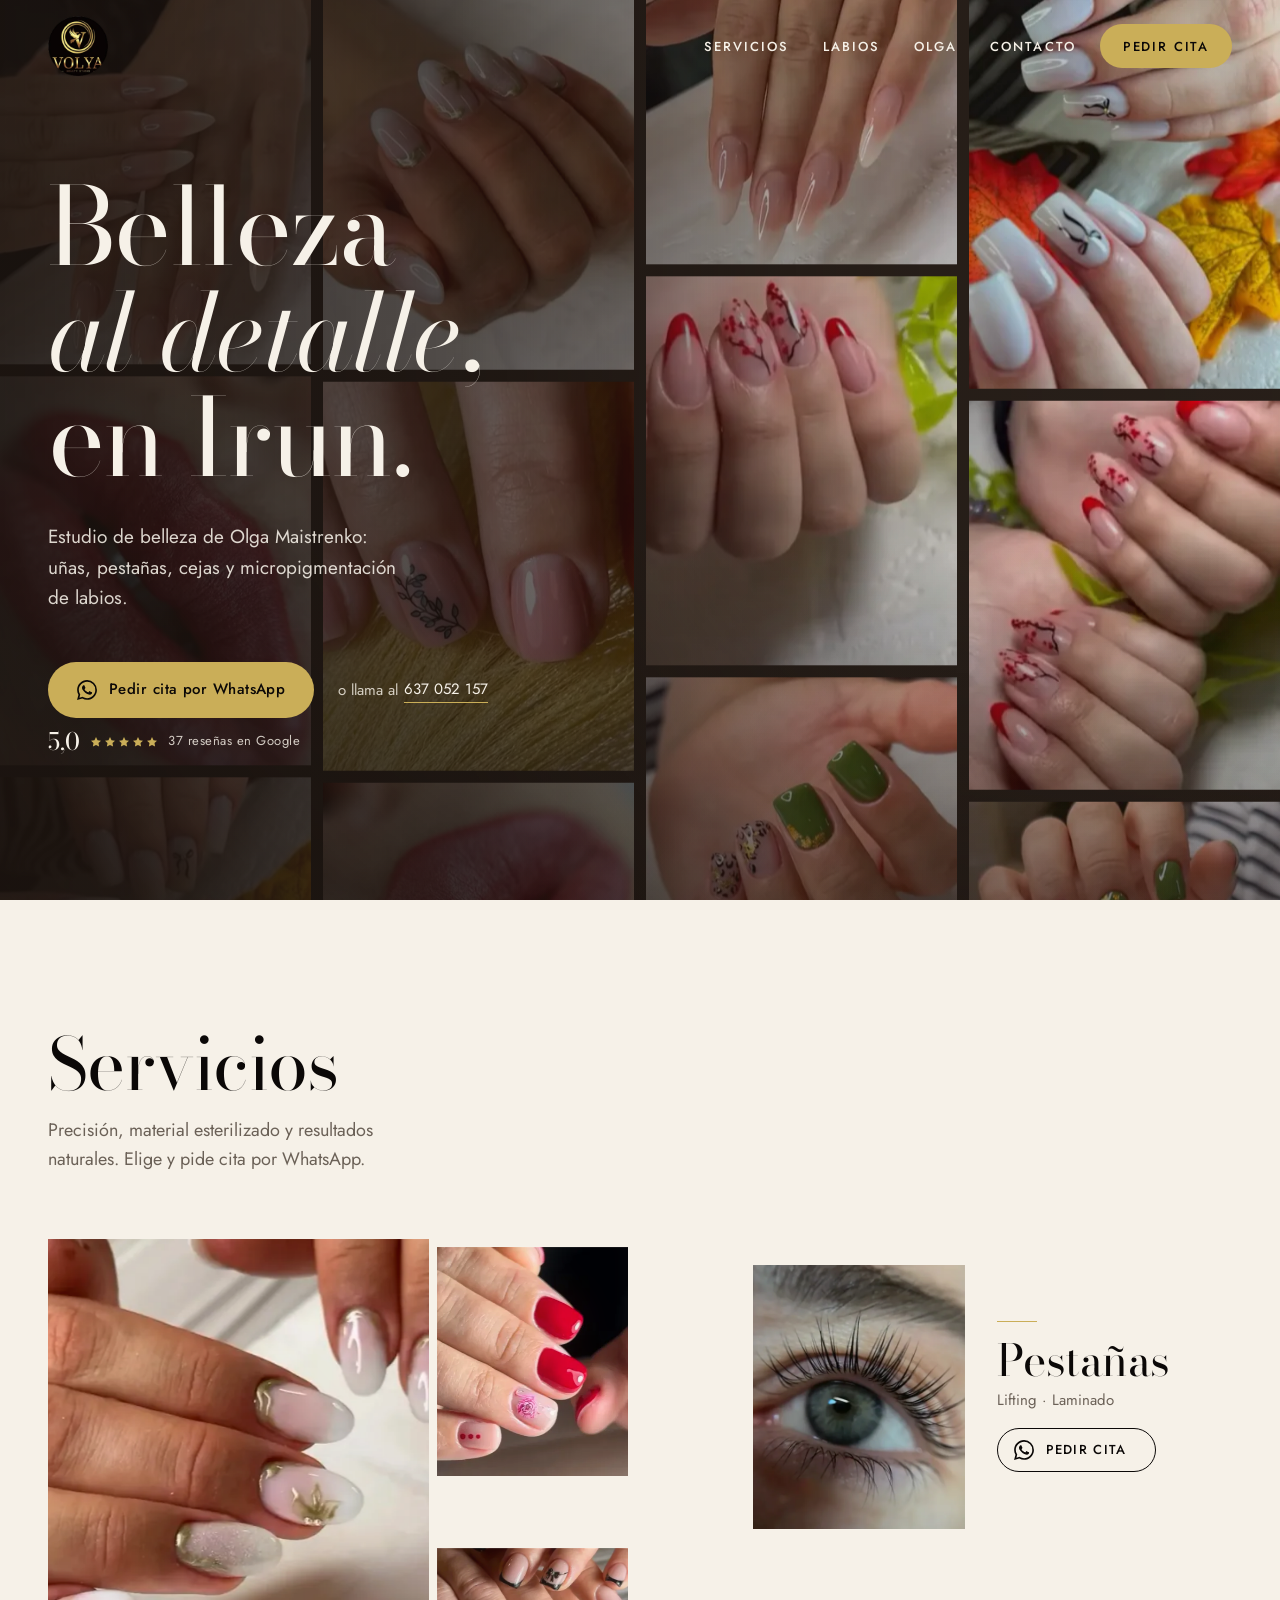
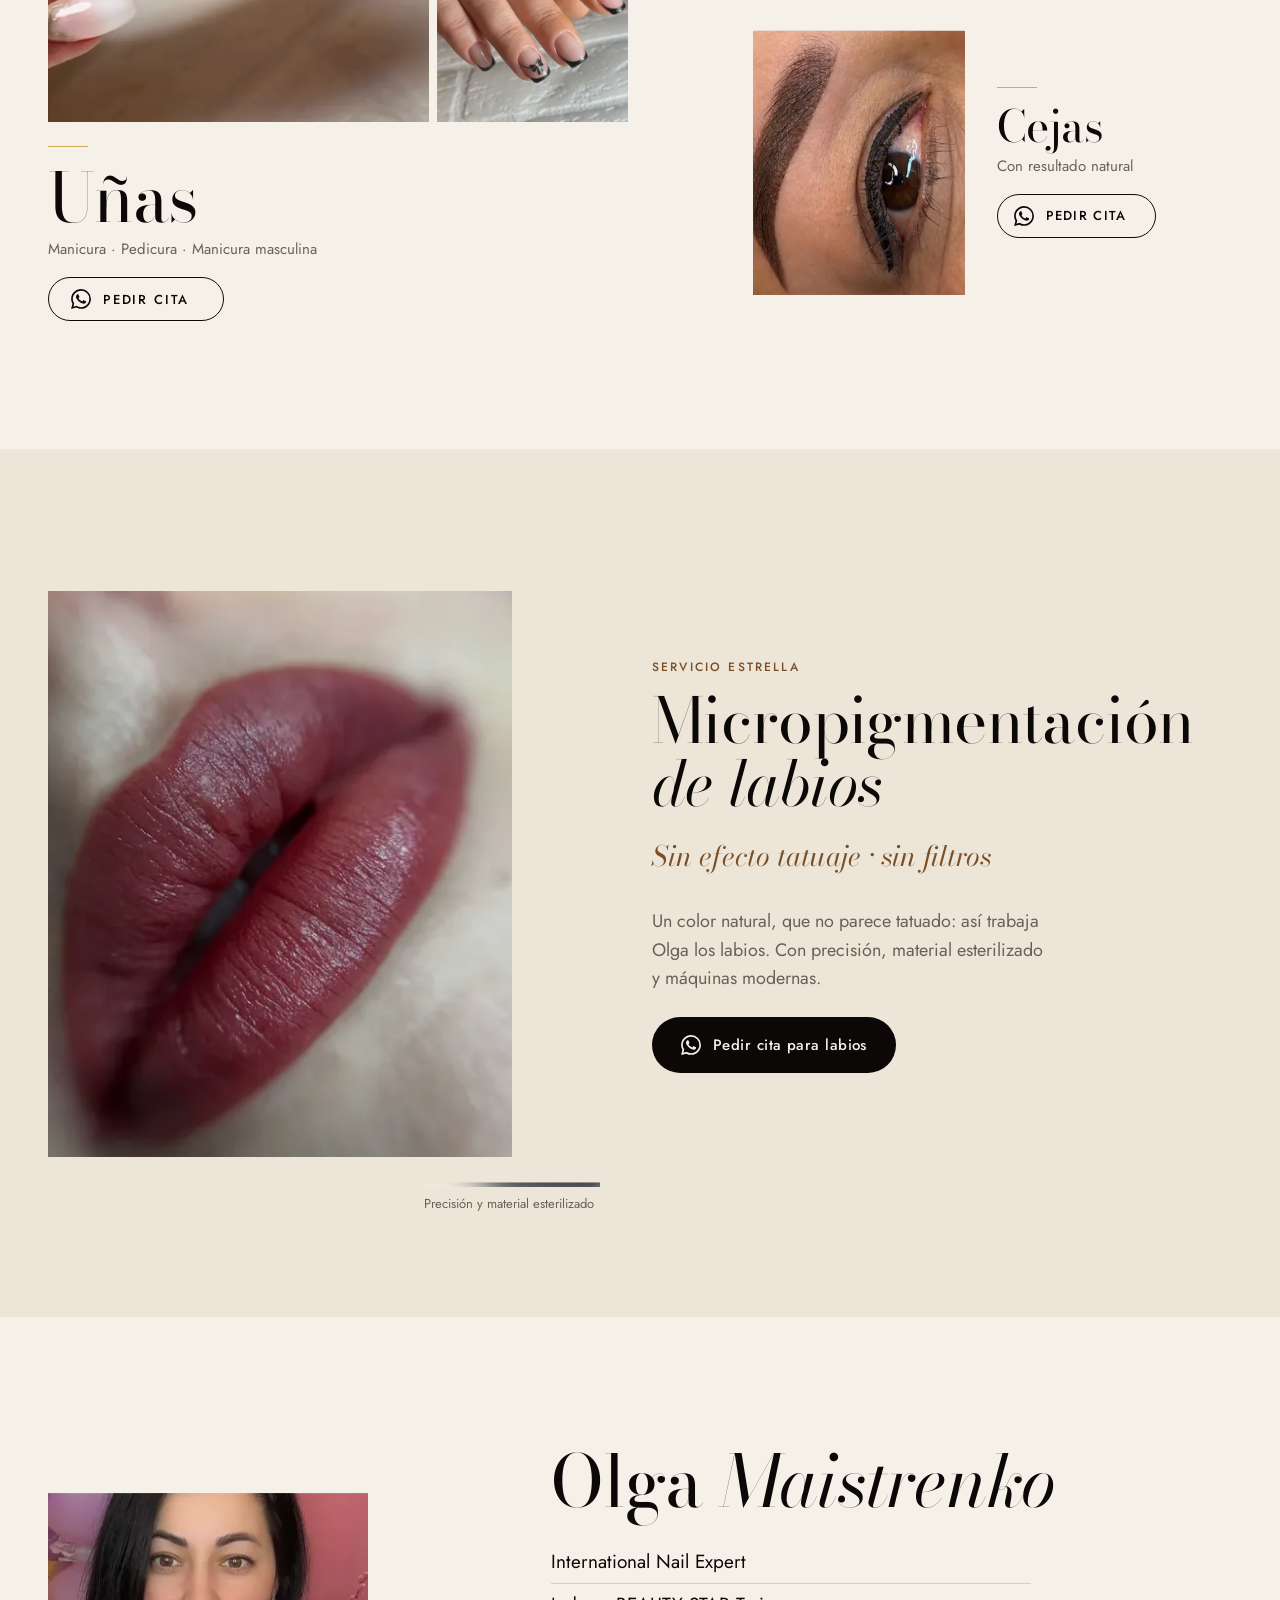
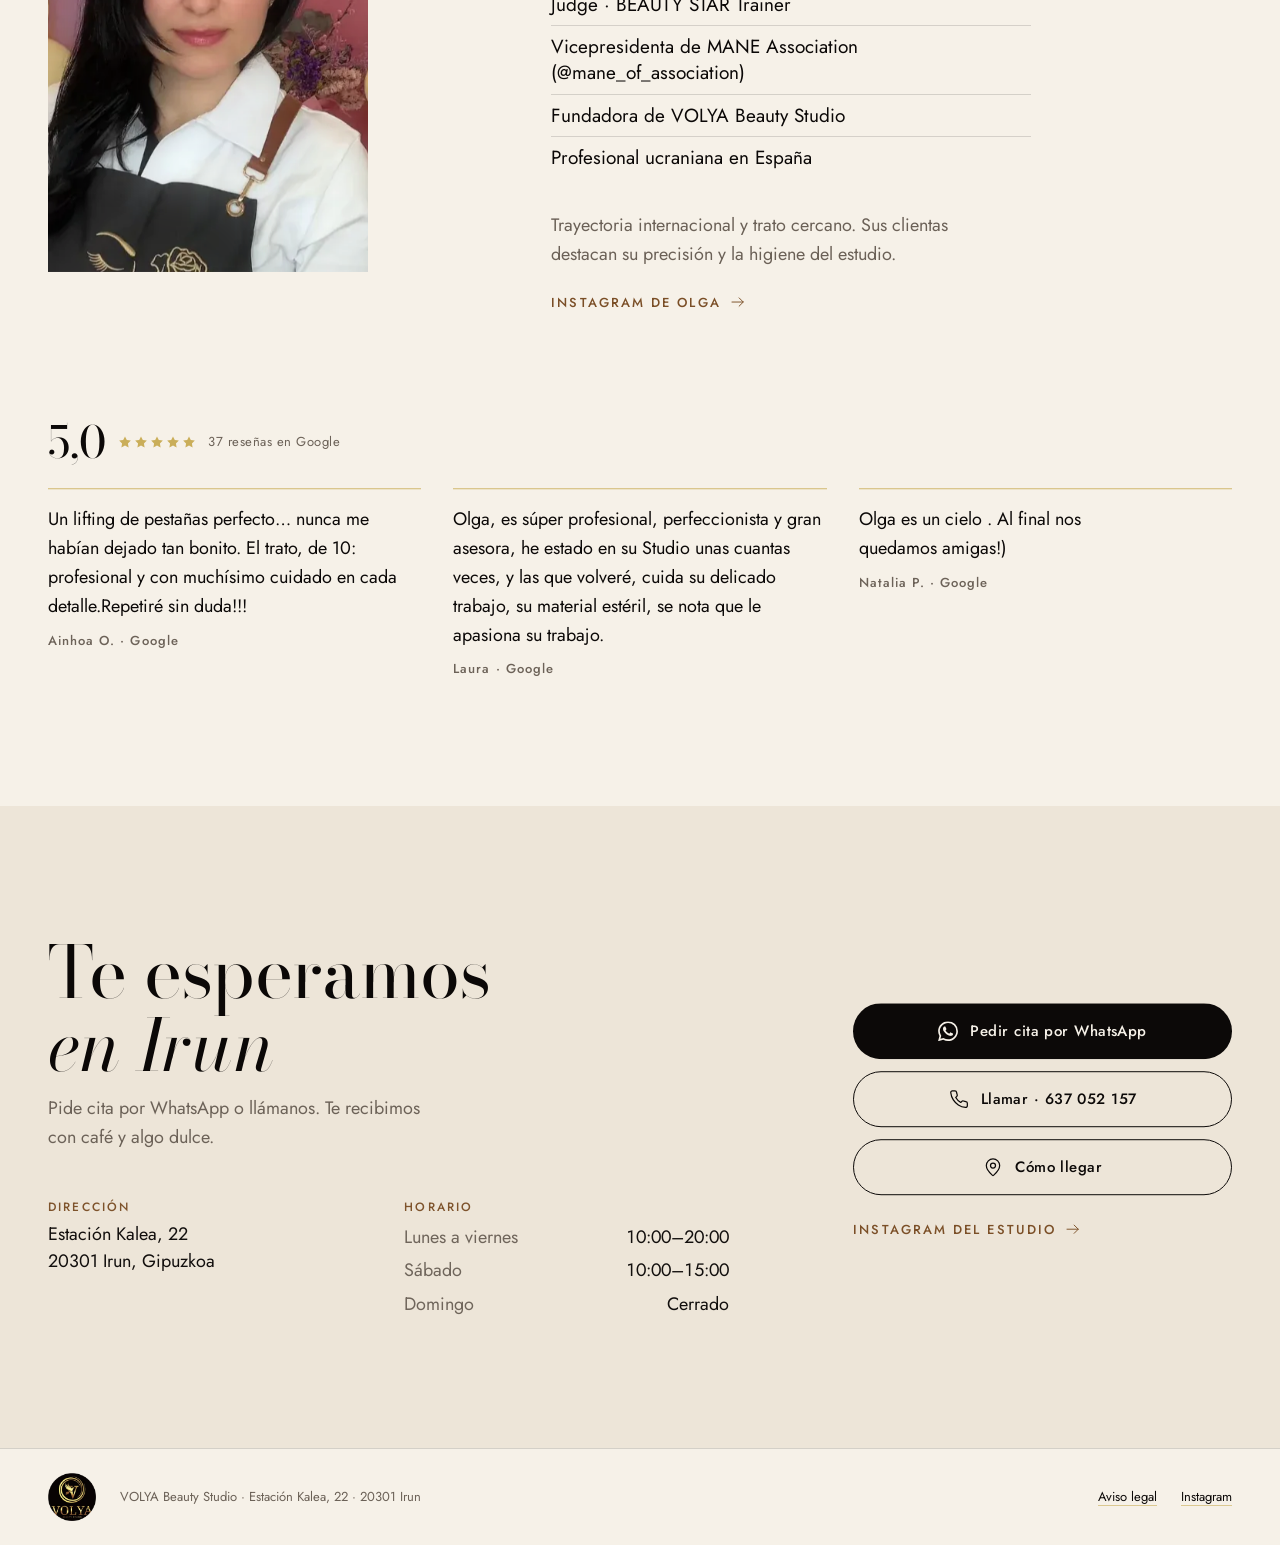
==== commit 81b26c51: "Portada con muro de trabajos, servicios con más presencia y olga-1 - Portada: 12 trabajos de Olga en" ====
--- a/index.html
+++ b/index.html
@@ -99,7 +99,7 @@
 
   <a class="skip-link" href="#contenido">Saltar al contenido</a>
 
-  <header class="site-header" data-header>
+  <header class="site-header on-dark" data-header>
     <div class="container site-header__inner" data-intro>
       <a class="brand" href="#inicio" aria-label="VOLYA Beauty Studio, inicio">
         <img src="img/logo-160.webp" width="160" height="160" alt="VOLYA Beauty Studio">
@@ -138,124 +138,126 @@
   </div>
 
   <main id="contenido">
-    <!-- PORTADA -->
-    <section class="hero" id="inicio" aria-labelledby="hero-title">
-      <div class="container hero__inner">
-        <div class="hero__text">
-          <h1 class="hero__title" id="hero-title" data-hero-title>Belleza<br><em>al detalle</em>,<br>en Irun.</h1>
-          <p class="hero__lead" data-intro>Estudio de belleza de Olga Maistrenko: uñas, pestañas, cejas y micropigmentación de labios.</p>
-          <div class="hero__actions" data-intro data-hero-actions>
-            <a class="btn" href="https://wa.me/34637052157?text=Hola%2C%20quer%C3%ADa%20pedir%20cita%20en%20VOLYA">
-              <svg aria-hidden="true"><use href="#i-whatsapp"/></svg> Pedir cita por WhatsApp
-            </a>
-            <a class="link-call" href="tel:+34637052157">o llama al <span>637 052 157</span></a>
-          </div>
-          <p class="rating" data-intro>
-            <span class="rating__score">5,0</span>
-            <span class="rating__stars" aria-hidden="true"><svg><use href="#i-star"/></svg><svg><use href="#i-star"/></svg><svg><use href="#i-star"/></svg><svg><use href="#i-star"/></svg><svg><use href="#i-star"/></svg></span>
-            <span><span class="sr-only">de 5 · </span>37 reseñas en Google</span>
-          </p>
-        </div>
-
-        <div class="hero__visual">
-          <figure class="hero__photo hero__photo--main" data-parallax="0.05">
-            <div class="media" data-focus>
-              <img class="media__lqip" alt="" aria-hidden="true" src="[data-uri]">
-              <img class="media__img" src="img/manicura-17-4x5-764.webp"
-                   srcset="img/manicura-17-4x5-480.webp 480w, img/manicura-17-4x5-764.webp 764w"
-                   sizes="(min-width: 1024px) 30vw, (min-width: 768px) 46vw, 100vw"
-                   width="764" height="955" fetchpriority="high"
-                   alt="Manicura almendra nude con degradado, trabajo de Olga en VOLYA">
-            </div>
-            <figcaption>Manicura almendra nude</figcaption>
-          </figure>
-          <figure class="hero__photo hero__photo--accent" data-parallax="-0.12">
-            <div class="media" data-focus>
-              <img class="media__lqip" alt="" aria-hidden="true" src="[data-uri]">
-              <img class="media__img" src="img/labios-5-4x5-688.webp"
-                   srcset="img/labios-5-4x5-480.webp 480w, img/labios-5-4x5-688.webp 688w"
-                   sizes="17vw" width="688" height="860" loading="lazy"
-                   alt="Labios con micropigmentación, trabajo de Olga en VOLYA">
-            </div>
-            <figcaption>Micropigmentación de labios</figcaption>
-          </figure>
-        </div>
+    <!-- PORTADA: muro de trabajos de Olga con el título superpuesto -->
+    <section class="hero" id="inicio" aria-labelledby="hero-title" data-hero>
+      <div class="hero__wall" aria-hidden="true" data-wall>
+          <div class="wall__col" data-wall-col>
+            <div class="wall__track">
+              <div class="wall__set">
+                <img class="wall__img" src="img/manicura-17-4x5-360.webp" srcset="img/manicura-17-4x5-360.webp 360w, img/manicura-17-4x5-560.webp 560w" sizes="(min-width: 1024px) 25vw, (min-width: 768px) 33vw, 50vw" width="360" height="450" alt="">
+                <img class="wall__img" src="img/labios-5-4x5-360.webp" srcset="img/labios-5-4x5-360.webp 360w, img/labios-5-4x5-560.webp 560w" sizes="(min-width: 1024px) 25vw, (min-width: 768px) 33vw, 50vw" width="360" height="450" alt="">
+                <img class="wall__img" src="img/manicura-14-4x5-360.webp" srcset="img/manicura-14-4x5-360.webp 360w, img/manicura-14-4x5-560.webp 560w" sizes="(min-width: 1024px) 25vw, (min-width: 768px) 33vw, 50vw" width="360" height="450" alt="">
+              </div>
+            </div>
+          </div>
+          <div class="wall__col" data-wall-col>
+            <div class="wall__track">
+              <div class="wall__set">
+                <img class="wall__img" src="img/manicura-3-4x5-360.webp" srcset="img/manicura-3-4x5-360.webp 360w, img/manicura-3-4x5-560.webp 560w" sizes="(min-width: 1024px) 25vw, (min-width: 768px) 33vw, 50vw" width="360" height="450" alt="">
+                <img class="wall__img" src="img/manicura-18-4x5-360.webp" srcset="img/manicura-18-4x5-360.webp 360w, img/manicura-18-4x5-560.webp 560w" sizes="(min-width: 1024px) 25vw, (min-width: 768px) 33vw, 50vw" width="360" height="450" alt="">
+                <img class="wall__img" src="img/labios-2-4x5-360.webp" srcset="img/labios-2-4x5-360.webp 360w, img/labios-2-4x5-560.webp 560w" sizes="(min-width: 1024px) 25vw, (min-width: 768px) 33vw, 50vw" width="360" height="450" alt="">
+              </div>
+            </div>
+          </div>
+          <div class="wall__col" data-wall-col>
+            <div class="wall__track">
+              <div class="wall__set">
+                <img class="wall__img" src="img/manicura-16-4x5-360.webp" srcset="img/manicura-16-4x5-360.webp 360w, img/manicura-16-4x5-560.webp 560w" sizes="(min-width: 1024px) 25vw, (min-width: 768px) 33vw, 50vw" width="360" height="450" alt="" loading="lazy">
+                <img class="wall__img" src="img/manicura-20-4x5-360.webp" srcset="img/manicura-20-4x5-360.webp 360w, img/manicura-20-4x5-560.webp 560w" sizes="(min-width: 1024px) 25vw, (min-width: 768px) 33vw, 50vw" width="360" height="450" alt="" loading="lazy">
+                <img class="wall__img" src="img/manicura-4-4x5-360.webp" srcset="img/manicura-4-4x5-360.webp 360w, img/manicura-4-4x5-560.webp 560w" sizes="(min-width: 1024px) 25vw, (min-width: 768px) 33vw, 50vw" width="360" height="450" alt="" loading="lazy">
+              </div>
+            </div>
+          </div>
+          <div class="wall__col" data-wall-col>
+            <div class="wall__track">
+              <div class="wall__set">
+                <img class="wall__img" src="img/manicura-13-4x5-360.webp" srcset="img/manicura-13-4x5-360.webp 360w, img/manicura-13-4x5-560.webp 560w" sizes="(min-width: 1024px) 25vw, (min-width: 768px) 33vw, 50vw" width="360" height="450" alt="" loading="lazy">
+                <img class="wall__img" src="img/manicura-21-4x5-360.webp" srcset="img/manicura-21-4x5-360.webp 360w, img/manicura-21-4x5-560.webp 560w" sizes="(min-width: 1024px) 25vw, (min-width: 768px) 33vw, 50vw" width="360" height="450" alt="" loading="lazy">
+                <img class="wall__img" src="img/manicura-5-4x5-360.webp" srcset="img/manicura-5-4x5-360.webp 360w, img/manicura-5-4x5-560.webp 560w" sizes="(min-width: 1024px) 25vw, (min-width: 768px) 33vw, 50vw" width="360" height="450" alt="" loading="lazy">
+              </div>
+            </div>
+          </div>
+      </div>
+      <div class="hero__veil" aria-hidden="true"></div>
+
+      <div class="container hero__content">
+        <h1 class="hero__title" id="hero-title" data-hero-title>Belleza<br><em>al detalle</em>,<br>en Irun.</h1>
+        <p class="hero__lead" data-intro>Estudio de belleza de Olga Maistrenko: uñas, pestañas, cejas y micropigmentación de labios.</p>
+        <div class="hero__actions" data-intro data-hero-actions>
+          <a class="btn btn--gold" href="https://wa.me/34637052157?text=Hola%2C%20quer%C3%ADa%20pedir%20cita%20en%20VOLYA">
+            <svg aria-hidden="true"><use href="#i-whatsapp"/></svg> Pedir cita por WhatsApp
+          </a>
+          <a class="link-call" href="tel:+34637052157">o llama al <span>637 052 157</span></a>
+        </div>
+        <p class="rating" data-intro>
+          <span class="rating__score">5,0</span>
+          <span class="rating__stars" aria-hidden="true"><svg><use href="#i-star"/></svg><svg><use href="#i-star"/></svg><svg><use href="#i-star"/></svg><svg><use href="#i-star"/></svg><svg><use href="#i-star"/></svg></span>
+          <span><span class="sr-only">de 5 · </span>37 reseñas en Google</span>
+        </p>
       </div>
     </section>
 
     <!-- SERVICIOS -->
     <section class="services" id="servicios" aria-labelledby="servicios-title">
-      <div class="container services__grid">
+      <div class="container">
         <div class="services__head">
           <h2 class="section-title" id="servicios-title" data-split>Servicios</h2>
           <p class="services__intro" data-reveal>Precisión, material esterilizado y resultados naturales. Elige y pide cita por WhatsApp.</p>
         </div>
 
-        <ol class="services__list" role="list">
-          <li class="service is-active" data-service>
-            <span class="rule" aria-hidden="true"></span>
-            <span class="media service__thumb" data-focus>
-              <img class="media__lqip" alt="" aria-hidden="true" src="[data-uri]">
-              <img class="media__img" src="img/manicura-24-4x5-515.webp" width="515" height="644" loading="lazy" alt="Manicura francesa negra con lazos">
-            </span>
-            <div class="service__body">
-              <h3 class="service__name">Uñas</h3>
-              <p class="service__detail">Manicura · Pedicura · Manicura masculina</p>
+        <div class="services__grid">
+          <article class="svc svc--nails" aria-labelledby="svc-unas">
+            <div class="svc__gallery">
+              <div class="media svc__main" data-focus data-media-reveal>
+                <img class="media__lqip" alt="" aria-hidden="true" src="[data-uri]">
+                <img class="media__img" src="img/manicura-2-4x5-752.webp" srcset="img/manicura-2-4x5-480.webp 480w, img/manicura-2-4x5-752.webp 752w" sizes="(min-width: 1024px) 31vw, 64vw" width="752" height="940" loading="lazy" alt="Manicura nude con detalles en pan de oro">
+              </div>
+              <div class="media svc__side" data-focus data-media-reveal>
+                <img class="media__lqip" alt="" aria-hidden="true" src="[data-uri]">
+                <img class="media__img" src="img/manicura-19-4x5-560.webp" srcset="img/manicura-19-4x5-360.webp 360w, img/manicura-19-4x5-560.webp 560w" sizes="(min-width: 1024px) 15vw, 32vw" width="560" height="700" loading="lazy" alt="Manicura roja con una flor pintada a mano">
+              </div>
+              <div class="media svc__side" data-focus data-media-reveal>
+                <img class="media__lqip" alt="" aria-hidden="true" src="[data-uri]">
+                <img class="media__img" src="img/manicura-24-4x5-515.webp" width="515" height="644" loading="lazy" alt="Manicura francesa negra con lazos">
+              </div>
+            </div>
+            <div class="svc__body">
+              <h3 class="svc__name" id="svc-unas">Uñas</h3>
+              <p class="svc__detail" data-reveal>Manicura · Pedicura · Manicura masculina</p>
               <!-- Precio y duración: pendientes de confirmar con la dueña -->
-            </div>
-            <a class="service__cta" href="https://wa.me/34637052157?text=Hola%2C%20quer%C3%ADa%20pedir%20cita%20para%20u%C3%B1as%20en%20VOLYA">
-              Pedir cita<span class="sr-only"> para uñas por WhatsApp</span> <svg aria-hidden="true"><use href="#i-arrow"/></svg>
-            </a>
-          </li>
-
-          <li class="service" data-service>
-            <span class="rule" aria-hidden="true"></span>
-            <span class="media service__thumb" data-focus>
-              <img class="media__lqip" alt="" aria-hidden="true" src="[data-uri]">
-              <img class="media__img" src="img/pestanas-1-4x5-480.webp" width="480" height="600" loading="lazy" alt="Lifting de pestañas en primer plano">
-            </span>
-            <div class="service__body">
-              <h3 class="service__name">Pestañas</h3>
-              <p class="service__detail">Lifting · Laminado</p>
-            </div>
-            <a class="service__cta" href="https://wa.me/34637052157?text=Hola%2C%20quer%C3%ADa%20pedir%20cita%20para%20pesta%C3%B1as%20en%20VOLYA">
-              Pedir cita<span class="sr-only"> para pestañas por WhatsApp</span> <svg aria-hidden="true"><use href="#i-arrow"/></svg>
-            </a>
-          </li>
-
-          <li class="service" data-service>
-            <span class="rule" aria-hidden="true"></span>
-            <span class="media service__thumb" data-focus>
-              <img class="media__lqip" alt="" aria-hidden="true" src="[data-uri]">
-              <img class="media__img" src="img/cejas-1-4x5-452.webp" width="452" height="565" loading="lazy" alt="Ceja con acabado natural">
-            </span>
-            <div class="service__body">
-              <h3 class="service__name">Cejas</h3>
-              <p class="service__detail">Con resultado natural</p>
-            </div>
-            <a class="service__cta" href="https://wa.me/34637052157?text=Hola%2C%20quer%C3%ADa%20pedir%20cita%20para%20cejas%20en%20VOLYA">
-              Pedir cita<span class="sr-only"> para cejas por WhatsApp</span> <svg aria-hidden="true"><use href="#i-arrow"/></svg>
-            </a>
-            <span class="rule rule--end" aria-hidden="true"></span>
-          </li>
-        </ol>
-
-        <!-- Vista previa de escritorio: cambia con el servicio señalado -->
-        <div class="services__preview" aria-hidden="true">
-          <div class="preview">
-            <div class="media preview__item is-active" data-focus>
-              <img class="media__lqip" alt="" src="[data-uri]">
-              <img class="media__img" src="img/manicura-24-4x5-515.webp" width="515" height="644" loading="lazy" alt="">
-            </div>
-            <div class="media preview__item" data-focus>
-              <img class="media__lqip" alt="" src="[data-uri]">
-              <img class="media__img" src="img/pestanas-1-4x5-752.webp" srcset="img/pestanas-1-4x5-480.webp 480w, img/pestanas-1-4x5-752.webp 752w" sizes="(min-width: 1024px) 28vw, 1px" width="752" height="940" loading="lazy" alt="">
-            </div>
-            <div class="media preview__item" data-focus>
-              <img class="media__lqip" alt="" src="[data-uri]">
-              <img class="media__img" src="img/cejas-1-4x5-452.webp" width="452" height="565" loading="lazy" alt="">
-            </div>
-          </div>
+              <a class="btn btn--line btn--sm svc__cta" href="https://wa.me/34637052157?text=Hola%2C%20quer%C3%ADa%20pedir%20cita%20para%20u%C3%B1as%20en%20VOLYA">
+                <svg aria-hidden="true"><use href="#i-whatsapp"/></svg> Pedir cita<span class="sr-only"> para uñas por WhatsApp</span>
+              </a>
+            </div>
+          </article>
+
+          <article class="svc svc--row" aria-labelledby="svc-pestanas">
+            <div class="media svc__photo" data-focus data-media-reveal>
+                <img class="media__lqip" alt="" aria-hidden="true" src="[data-uri]">
+                <img class="media__img" src="img/pestanas-1-4x5-752.webp" srcset="img/pestanas-1-4x5-480.webp 480w, img/pestanas-1-4x5-752.webp 752w" sizes="(min-width: 1024px) 14vw, 40vw" width="752" height="940" loading="lazy" alt="Lifting de pestañas en primer plano">
+              </div>
+            <div class="svc__body">
+              <h3 class="svc__name" id="svc-pestanas">Pestañas</h3>
+              <p class="svc__detail" data-reveal>Lifting · Laminado</p>
+              <a class="btn btn--line btn--sm svc__cta" href="https://wa.me/34637052157?text=Hola%2C%20quer%C3%ADa%20pedir%20cita%20para%20pesta%C3%B1as%20en%20VOLYA">
+                <svg aria-hidden="true"><use href="#i-whatsapp"/></svg> Pedir cita<span class="sr-only"> para pestañas por WhatsApp</span>
+              </a>
+            </div>
+          </article>
+
+          <article class="svc svc--row svc--flip" aria-labelledby="svc-cejas">
+            <div class="media svc__photo" data-focus data-media-reveal>
+                <img class="media__lqip" alt="" aria-hidden="true" src="[data-uri]">
+                <img class="media__img" src="img/cejas-1-4x5-452.webp" width="452" height="565" loading="lazy" alt="Ceja con acabado natural">
+              </div>
+            <div class="svc__body">
+              <h3 class="svc__name" id="svc-cejas">Cejas</h3>
+              <p class="svc__detail" data-reveal>Con resultado natural</p>
+              <a class="btn btn--line btn--sm svc__cta" href="https://wa.me/34637052157?text=Hola%2C%20quer%C3%ADa%20pedir%20cita%20para%20cejas%20en%20VOLYA">
+                <svg aria-hidden="true"><use href="#i-whatsapp"/></svg> Pedir cita<span class="sr-only"> para cejas por WhatsApp</span>
+              </a>
+            </div>
+          </article>
         </div>
       </div>
 
@@ -303,8 +305,8 @@
 
         <figure class="olga__photo">
           <div class="media" data-focus data-media-reveal>
-            <img class="media__lqip" alt="" aria-hidden="true" src="[data-uri]">
-            <img class="media__img" src="img/olga-2-3x4-396.webp" width="396" height="528" loading="lazy"
+            <img class="media__lqip" alt="" aria-hidden="true" src="[data-uri]">
+            <img class="media__img" src="img/olga-1-3x4-420.webp" width="420" height="560" loading="lazy"
                  alt="Olga Maistrenko, fundadora de VOLYA Beauty Studio">
           </div>
         </figure>
--- a/css/styles.css
+++ b/css/styles.css
@@ -38,6 +38,9 @@
   --line: rgb(11 8 7 / 0.14);
   --line-gold: rgb(202 174 88 / 0.6);
   --placeholder: #E4DBCC;
+  --veil: 26 19 15;          /* velo cálido sobre las fotos (rgb) */
+  --wall: #2A211B;
+  --wall-gap: 0.5rem;
 
   /* Tipografía */
   --font-display: "Bodoni Moda", "Bodoni 72", Didot, Georgia, serif;
@@ -195,7 +198,6 @@
 }
 .btn--gold { --btn-bg: var(--gold); --btn-fg: var(--ink); --btn-fill: var(--ivory); }
 .btn--line { --btn-bg: transparent; --btn-fg: var(--ink); --btn-border: var(--ink); }
-.btn--line svg { fill: none; }
 .btn--sm {
   min-height: 2.75rem;
   padding: 0 1.375rem;
@@ -256,6 +258,8 @@
   background: var(--ivory);
   box-shadow: 0 1px 0 var(--line);
 }
+.site-header.on-dark { color: var(--ivory); }
+.site-header.on-dark .site-header__cta { --btn-bg: var(--gold); --btn-fg: var(--ink); --btn-fill: var(--ivory); }
 .site-header.is-hidden { transform: translateY(-100%); }
 
 .site-header__inner {
@@ -390,33 +394,61 @@
 }
 
 /* ==========================================================================
-   Portada (móvil): la foto ocupa la parte alta de la pantalla, bajo la
-   cabecera transparente, encuadrada abajo para que se vean todas las
-   puntas. El texto empieza con corte limpio sobre marfil.
+   Portada: muro de trabajos de Olga en columnas que se desplazan despacio,
+   con el título superpuesto sobre un velo cálido. Cada foto se ve a su
+   tamaño real, así el fondo llena la pantalla sin verse borroso.
    ========================================================================== */
-.hero__inner {
-  display: flex;
-  flex-direction: column;
+.hero {
+  position: relative;
+  display: flex;
+  align-items: flex-end;
   min-height: 100svh;
-}
-
-.hero__visual {
-  order: -1;
-  position: relative;
-  flex: 1 1 auto;
-  min-height: 18rem;
-  margin-inline: calc(-1 * var(--gutter));
-}
-.hero__photo--main {
+  overflow: hidden;
+  background: var(--wall);
+  color: var(--ivory);
+}
+
+.hero__wall {
   position: absolute;
   inset: 0;
-}
-.hero__photo--main .media { height: 100%; }
-.hero__photo--main .media > img { object-position: 50% 100%; }
-.hero__photo figcaption { display: none; }
-.hero__photo--accent { display: none; }
-
-.hero__text { padding-block: var(--s-5) var(--s-5); }
+  display: grid;
+  grid-template-columns: repeat(2, minmax(0, 1fr));
+  gap: var(--wall-gap);
+}
+.wall__col { min-width: 0; }
+.wall__col:nth-child(2) { margin-top: -30%; }
+.wall__col:nth-child(n + 3) { display: none; }
+.wall__track { will-change: transform; }
+.wall__set {
+  display: flex;
+  flex-direction: column;
+  gap: var(--wall-gap);
+  padding-bottom: var(--wall-gap);
+}
+.wall__img {
+  width: 100%;
+  aspect-ratio: 4 / 5;
+  object-fit: cover;
+  background: rgb(255 255 255 / 0.04);
+}
+.motion .wall__img:not(.is-loaded) { opacity: 0; }
+.wall__img.is-loaded { transition: opacity 1.2s var(--ease-out); }
+
+.hero__veil {
+  position: absolute;
+  inset: 0;
+  background: linear-gradient(to top,
+    rgb(var(--veil) / 0.92) 0%,
+    rgb(var(--veil) / 0.74) 36%,
+    rgb(var(--veil) / 0.18) 66%,
+    rgb(var(--veil) / 0.5) 100%);
+}
+
+.hero__content {
+  position: relative;
+  z-index: 1;
+  padding-block: calc(var(--header-h) + var(--s-7)) var(--s-7);
+}
 
 .hero__title {
   font-family: var(--font-display);
@@ -429,7 +461,7 @@
 .hero__lead {
   margin-top: var(--s-4);
   max-width: 32ch;
-  color: var(--stone);
+  color: rgb(246 241 232 / 0.88);
 }
 
 .hero__actions {
@@ -440,29 +472,28 @@
   margin-top: var(--s-5);
 }
 .hero__actions .btn { width: 100%; }
-
-/* En móvil la nota de Google se ve junto a las reseñas */
-.hero .rating { display: none; }
+.hero .link-call { color: rgb(246 241 232 / 0.82); }
+.hero .link-call span { color: var(--ivory); }
 
 .rating {
   display: flex;
   align-items: center;
   flex-wrap: wrap;
   gap: 0.625rem;
-  margin-top: var(--s-4);
+  margin-top: var(--s-3);
   font-size: var(--text-xs);
   letter-spacing: 0.04em;
-  color: var(--stone);
-}
-.rating__score { font: 400 1.5rem / 1 var(--font-display); color: var(--ink); letter-spacing: 0; }
+  color: rgb(246 241 232 / 0.82);
+}
+.rating__score { font: 400 1.5rem / 1 var(--font-display); color: var(--ivory); letter-spacing: 0; }
 .rating__stars { display: inline-flex; gap: 2px; }
 .rating__stars svg { width: 0.75rem; height: 0.75rem; fill: var(--gold); }
 
 /* ==========================================================================
-   Servicios
+   Servicios: uñas con un collage de tres trabajos; pestañas y cejas en
+   filas con foto. Nombres grandes y botón de cita en cada uno.
    ========================================================================== */
-.services { padding-top: var(--s-7); }
-.services__grid { padding-bottom: var(--s-7); }
+.services { padding-top: var(--s-8); }
 
 .services__intro {
   margin-top: var(--s-4);
@@ -470,91 +501,55 @@
   color: var(--stone);
 }
 
-.services__list {
-  list-style: none;
-  margin: var(--s-6) 0 0;
-  padding: 0;
-}
-
-.service {
-  position: relative;
-  display: grid;
-  grid-template-columns: 4rem minmax(0, 1fr);
-  grid-template-areas:
-    "thumb body"
-    "thumb cta";
-  column-gap: var(--s-4);
-  align-items: start;
-  padding-block: var(--s-5) var(--s-3);
-}
-
-.rule {
-  position: absolute;
-  left: 0;
-  right: 0;
-  top: 0;
+.services__grid {
+  display: grid;
+  row-gap: var(--s-8);
+  margin-top: var(--s-7);
+  padding-bottom: var(--s-8);
+}
+
+.svc__body::before {
+  content: "";
+  display: block;
+  width: 2.5rem;
   height: 1px;
-  background: var(--line);
-  transform-origin: left center;
-}
-.rule--end { top: auto; bottom: 0; }
-
-/* Filete dorado del servicio activo (escritorio) */
-.service::after {
-  content: "";
-  position: absolute;
-  left: 0;
-  right: 0;
-  bottom: -1px;
-  z-index: 1;
-  height: 1px;
+  margin-bottom: var(--s-4);
   background: var(--gold);
-  transform: scaleX(0);
-  transform-origin: left center;
-  transition: transform 0.9s var(--ease-out);
-}
-
-.service__thumb {
-  grid-area: thumb;
-  width: 4rem;
-  aspect-ratio: 4 / 5;
-}
-.service__body { grid-area: body; }
-.service__name {
-  font: 400 var(--title-m) / 1.05 var(--font-display);
-  letter-spacing: -0.005em;
+}
+.svc__name {
+  font: 400 clamp(2.25rem, 10vw, 3.5rem) / 1 var(--font-display);
+  letter-spacing: -0.01em;
   overflow-wrap: break-word;
 }
-.service__detail {
-  margin-top: 0.375rem;
+.svc__detail {
+  margin-top: var(--s-2);
   font-size: var(--text-sm);
   line-height: 1.45;
   color: var(--stone);
 }
-
-.service__cta {
-  grid-area: cta;
-  justify-self: start;
-  display: inline-flex;
-  align-items: center;
-  gap: 0.5rem;
-  min-height: 2.75rem;
-  font: 500 var(--text-xs) / 1 var(--font-text);
-  letter-spacing: 0.16em;
-  text-transform: uppercase;
-  color: var(--bronze);
-  text-decoration: none;
-}
-.service__cta svg {
-  width: 1.125rem;
-  height: 1.125rem;
-  transition: transform var(--dur-ui) var(--ease-out);
-}
-@media (hover: hover) {
-  .service__cta:hover svg { transform: translateX(4px); }
-}
-
-.services__preview { display: none; }
+.svc__cta { margin-top: var(--s-4); white-space: nowrap; }
+
+/* Uñas: collage (principal a la izquierda, dos a la derecha) */
+.svc__gallery {
+  display: grid;
+  grid-template-columns: minmax(0, 2fr) minmax(0, 1fr);
+  gap: var(--s-2);
+}
+.svc__main { grid-row: 1 / span 2; }
+.svc__side { aspect-ratio: 4 / 5; }
+.svc--nails .svc__body { margin-top: var(--s-5); }
+
+/* Pestañas y cejas: foto y texto en fila; cejas, en espejo */
+.svc--row {
+  display: grid;
+  grid-template-columns: minmax(0, 0.75fr) minmax(0, 1fr);
+  column-gap: var(--s-4);
+  align-items: center;
+}
+.svc--row .svc__cta { padding-inline: 1rem; letter-spacing: 0.1em; }
+.svc__photo { aspect-ratio: 4 / 5; }
+.svc--flip .svc__photo { order: 2; }
+.svc--row .svc__name { font-size: clamp(2rem, 8.5vw, 3rem); }
 
 /* ---------- Micropigmentación de labios destacada (fondo arena) ---------- */
 .feature {
@@ -855,31 +850,18 @@
 @media (min-width: 768px) {
   .hero__actions { flex-direction: row; flex-wrap: wrap; align-items: center; column-gap: var(--s-5); row-gap: var(--s-2); }
   .hero__actions .btn { width: auto; }
-  .hero .rating { display: flex; }
-
-  /* La foto deja de ser franja superior y va junto al título */
-  .hero__visual { order: 0; min-height: 0; margin: 0; }
-  .hero__photo--main { position: relative; inset: auto; }
-  .hero__photo--main .media { height: auto; aspect-ratio: 4 / 5; }
-  .hero__photo--main .media > img { object-position: 50% 50%; }
-  .hero__photo figcaption {
-    display: block;
-    margin-top: var(--s-3);
-    font-size: var(--text-xs);
-    letter-spacing: 0.04em;
-    color: var(--stone);
-  }
-  .hero__text { padding-block: 0; }
-
-  .service {
-    grid-template-columns: 5rem minmax(0, 1fr) auto;
-    grid-template-areas: "thumb body cta";
-    column-gap: var(--s-5);
-    align-items: center;
-    padding-block: var(--s-5);
-  }
-  .service__thumb { width: 5rem; }
-  .service__cta { justify-self: end; }
+
+  .hero__wall { grid-template-columns: repeat(3, minmax(0, 1fr)); }
+  .wall__col:nth-child(2) { margin-top: -18%; }
+  .wall__col:nth-child(3) { display: block; margin-top: -40%; }
+  .hero__content { padding-bottom: var(--s-9); }
+
+  .services__grid {
+    grid-template-columns: minmax(0, 1fr) minmax(0, 1fr);
+    column-gap: var(--s-6);
+  }
+  .svc--nails { grid-column: 1 / -1; }
+  .svc--flip .svc__photo { order: 0; }
 
   .feature__body .btn { width: auto; }
 
@@ -903,16 +885,6 @@
 
 /* Solo tablet */
 @media (min-width: 768px) and (max-width: 1023.98px) {
-  .hero__inner {
-    display: grid;
-    grid-template-columns: minmax(0, 1fr) minmax(0, 1fr);
-    column-gap: var(--s-6);
-    align-items: center;
-    min-height: 0;
-    padding-block: calc(var(--header-h) + var(--s-7)) var(--s-8);
-  }
-  .hero__title { font-size: 4.75rem; }
-
   .feature__grid {
     grid-template-columns: minmax(0, 1fr) minmax(0, 1fr);
     grid-template-areas:
@@ -962,80 +934,41 @@
   .nav a:focus-visible::after { transform: scaleX(1); transform-origin: left center; }
   .site-header__cta { display: inline-flex; }
 
-  /* Portada: título a la izquierda; a la derecha, la foto principal y la de
-     labios, más pequeña y más baja. Tamaños limitados para no ampliar las
-     fotos por encima de su resolución. */
-  .hero__inner {
-    display: grid;
+  /* Portada: cuatro columnas de fotos; título a la izquierda sobre el velo */
+  .hero { align-items: center; }
+  .hero__wall { grid-template-columns: repeat(4, minmax(0, 1fr)); --wall-gap: 0.75rem; }
+  .wall__col:nth-child(2) { margin-top: -14%; }
+  .wall__col:nth-child(3) { margin-top: -32%; }
+  .wall__col:nth-child(4) { display: block; margin-top: -8%; }
+  .hero__veil {
+    background:
+      linear-gradient(90deg,
+        rgb(var(--veil) / 0.9) 0%,
+        rgb(var(--veil) / 0.72) 36%,
+        rgb(var(--veil) / 0.22) 70%,
+        rgb(var(--veil) / 0.12) 100%),
+      linear-gradient(to top, rgb(var(--veil) / 0.45) 0%, rgb(var(--veil) / 0) 40%);
+  }
+  .hero__content { padding-block: calc(var(--header-h) + var(--s-6)) var(--s-9); }
+  .hero__title { font-size: clamp(5rem, 8.4vw, 8.25rem); }
+  .hero__lead { margin-top: var(--s-6); max-width: 34ch; font-size: 1.1875rem; }
+  .hero__actions { margin-top: var(--s-7); }
+
+  /* Servicios: uñas a la izquierda; pestañas y cejas apiladas a la derecha */
+  .services { padding-top: var(--s-10); }
+  .services__head { max-width: 40rem; }
+  .services__grid {
     grid-template-columns: repeat(12, minmax(0, 1fr));
     column-gap: var(--s-5);
+    row-gap: var(--s-7);
     align-items: center;
-    min-height: min(100svh, 60rem);
-    padding-block: calc(var(--header-h) + var(--s-6)) var(--s-10);
-  }
-  .hero__text { grid-column: 1 / 6; }
-  .hero__lead { margin-top: var(--s-6); font-size: 1.1875rem; }
-  .hero__actions { margin-top: var(--s-7); }
-
-  .hero__visual {
-    grid-column: 6 / 13;
-    display: flex;
-    flex-direction: row-reverse;
-    align-items: flex-start;
-    gap: var(--s-5);
-  }
-  .hero__photo--main { width: clamp(18rem, 30vw, 27.5rem); flex: none; }
-  .hero__photo--accent {
-    display: block;
-    width: clamp(10rem, 17vw, 15.5rem);
-    flex: none;
-    align-self: flex-end;
-    margin-bottom: calc(-1 * var(--s-9));
-  }
-  .hero__photo--accent .media { aspect-ratio: 4 / 5; }
-
-  /* Servicios: índice a la izquierda, vista previa fija a la derecha */
-  .services { padding-top: var(--s-9); }
-  .services__grid {
-    display: grid;
-    grid-template-columns: repeat(12, minmax(0, 1fr));
-    column-gap: var(--s-5);
+    margin-top: var(--s-8);
     padding-bottom: var(--s-10);
   }
-  .services__head { grid-column: 1 / 8; }
-  .services__list { grid-column: 1 / 8; margin-top: var(--s-8); }
-  .services__preview {
-    display: block;
-    grid-column: 9 / 13;
-    grid-row: 1 / span 2;
-    align-self: start;
-    position: sticky;
-    top: calc(var(--header-h) + var(--s-6));
-  }
-
-  .service {
-    grid-template-columns: minmax(0, 1fr) auto;
-    grid-template-areas: "body cta";
-    padding-block: var(--s-6);
-  }
-  .service__thumb { display: none; }
-  .service__name { font-size: 3.25rem; }
-  .service.is-active .service__name { font-style: italic; }
-  .service.is-active::after { transform: scaleX(1); }
-
-  .preview {
-    position: relative;
-    aspect-ratio: 4 / 5;
-    overflow: hidden;
-    background: var(--placeholder);
-  }
-  .preview__item {
-    position: absolute;
-    inset: 0;
-    opacity: 0;
-    transition: opacity 0.7s var(--ease-out);
-  }
-  .preview__item.is-active { opacity: 1; }
+  .svc--nails { grid-column: 1 / 7; grid-row: 1 / span 2; }
+  .svc--row { grid-column: 8 / 13; grid-template-columns: minmax(0, 0.9fr) minmax(0, 1fr); column-gap: var(--s-6); }
+  .svc--nails .svc__name { font-size: 4.25rem; }
+  .svc--row .svc__name { font-size: 2.75rem; }
 
   /* Labios: foto e inserto del proceso a la izquierda, texto a la derecha */
   .feature { padding-block: var(--s-10) var(--s-11); }
@@ -1100,16 +1033,13 @@
 /* ==========================================================================
    Animaciones: estado inicial solo si hay movimiento (clase .motion en <html>)
    ========================================================================== */
+.motion [data-wall-col],
 .motion [data-intro],
 .motion [data-reveal],
 .motion [data-split],
-.motion [data-hero-title],
-.motion .hero__photo figcaption { opacity: 0; }
-.motion [data-focus]:not(.preview__item) .media__img { opacity: 0; }
-.motion .hero__photo .media,
-.motion .service__thumb,
-.motion [data-media-reveal],
-.motion .preview { clip-path: inset(100% 0 0 0); }
+.motion [data-hero-title] { opacity: 0; }
+.motion [data-focus] .media__img { opacity: 0; }
+.motion [data-media-reveal] { clip-path: inset(100% 0 0 0); }
 
 /* Holgura de las máscaras de SplitText para no recortar cursivas ni comas */
 .split-line-mask {
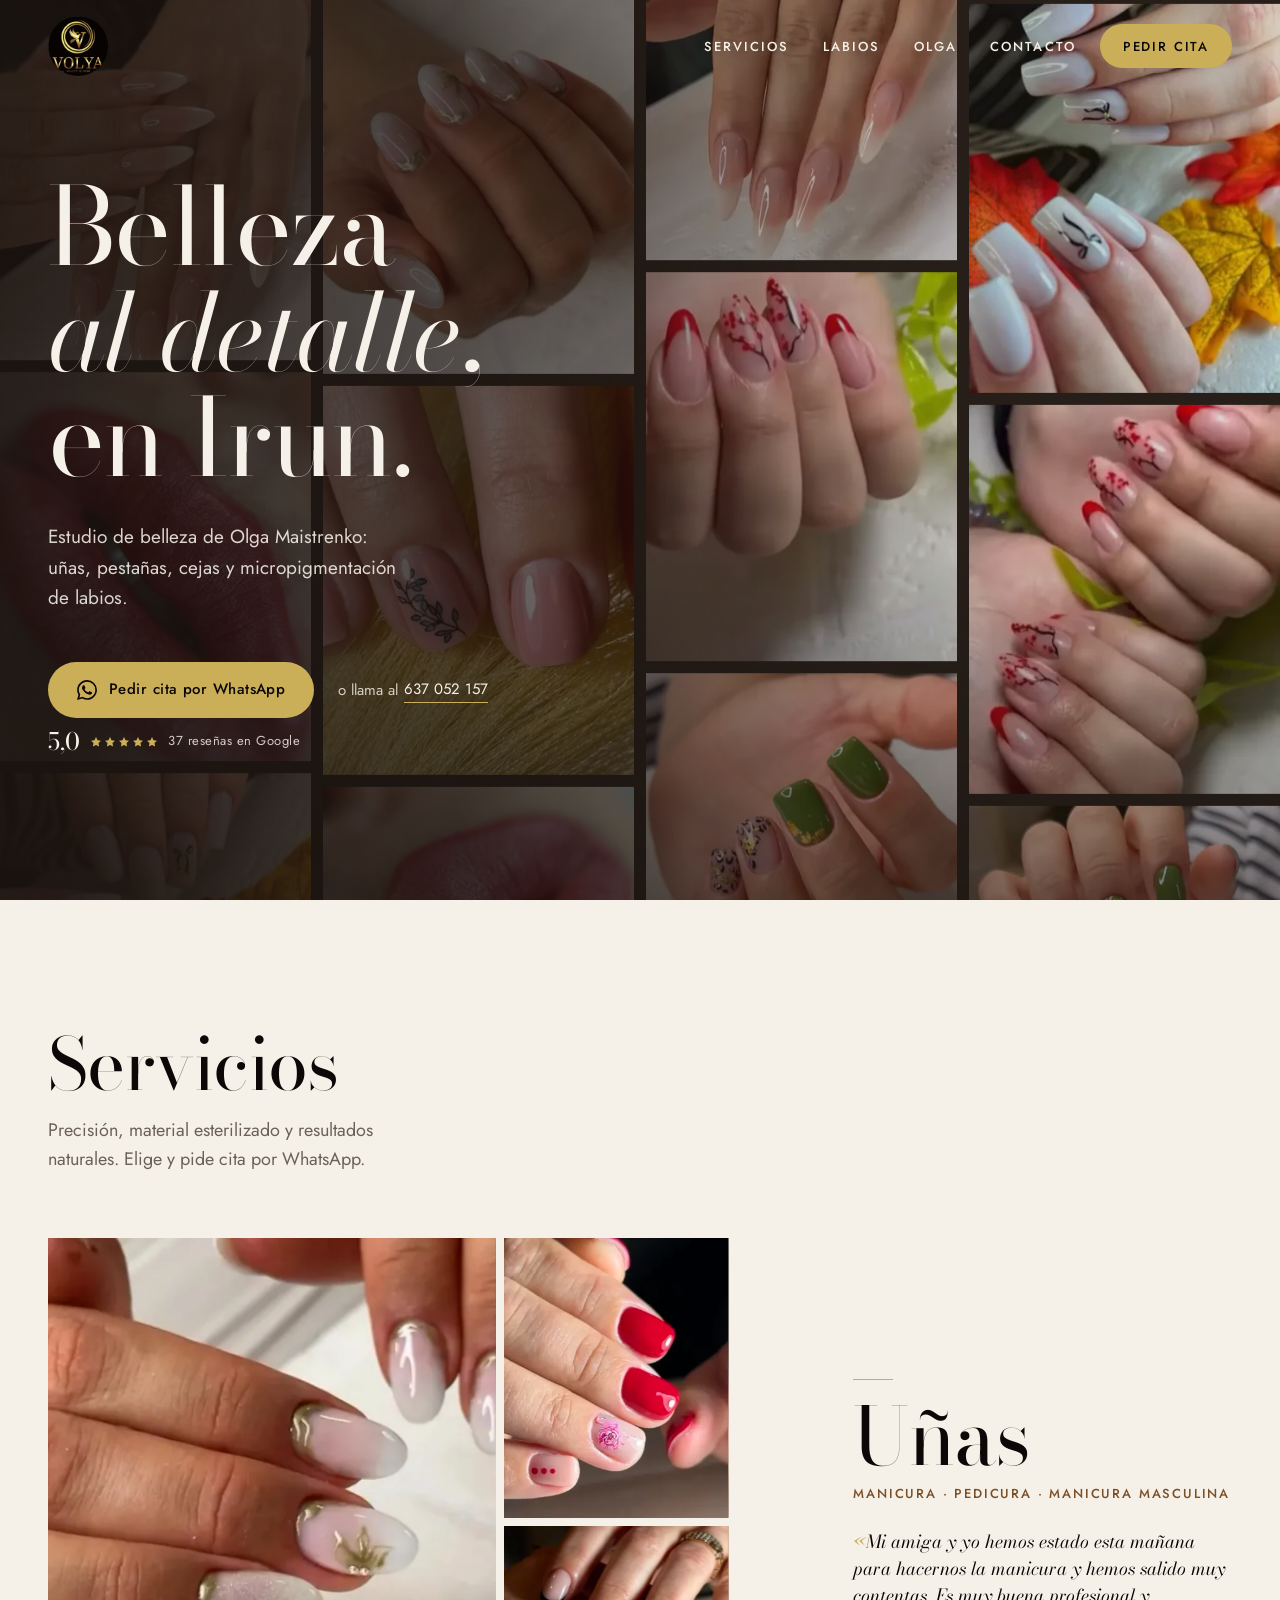
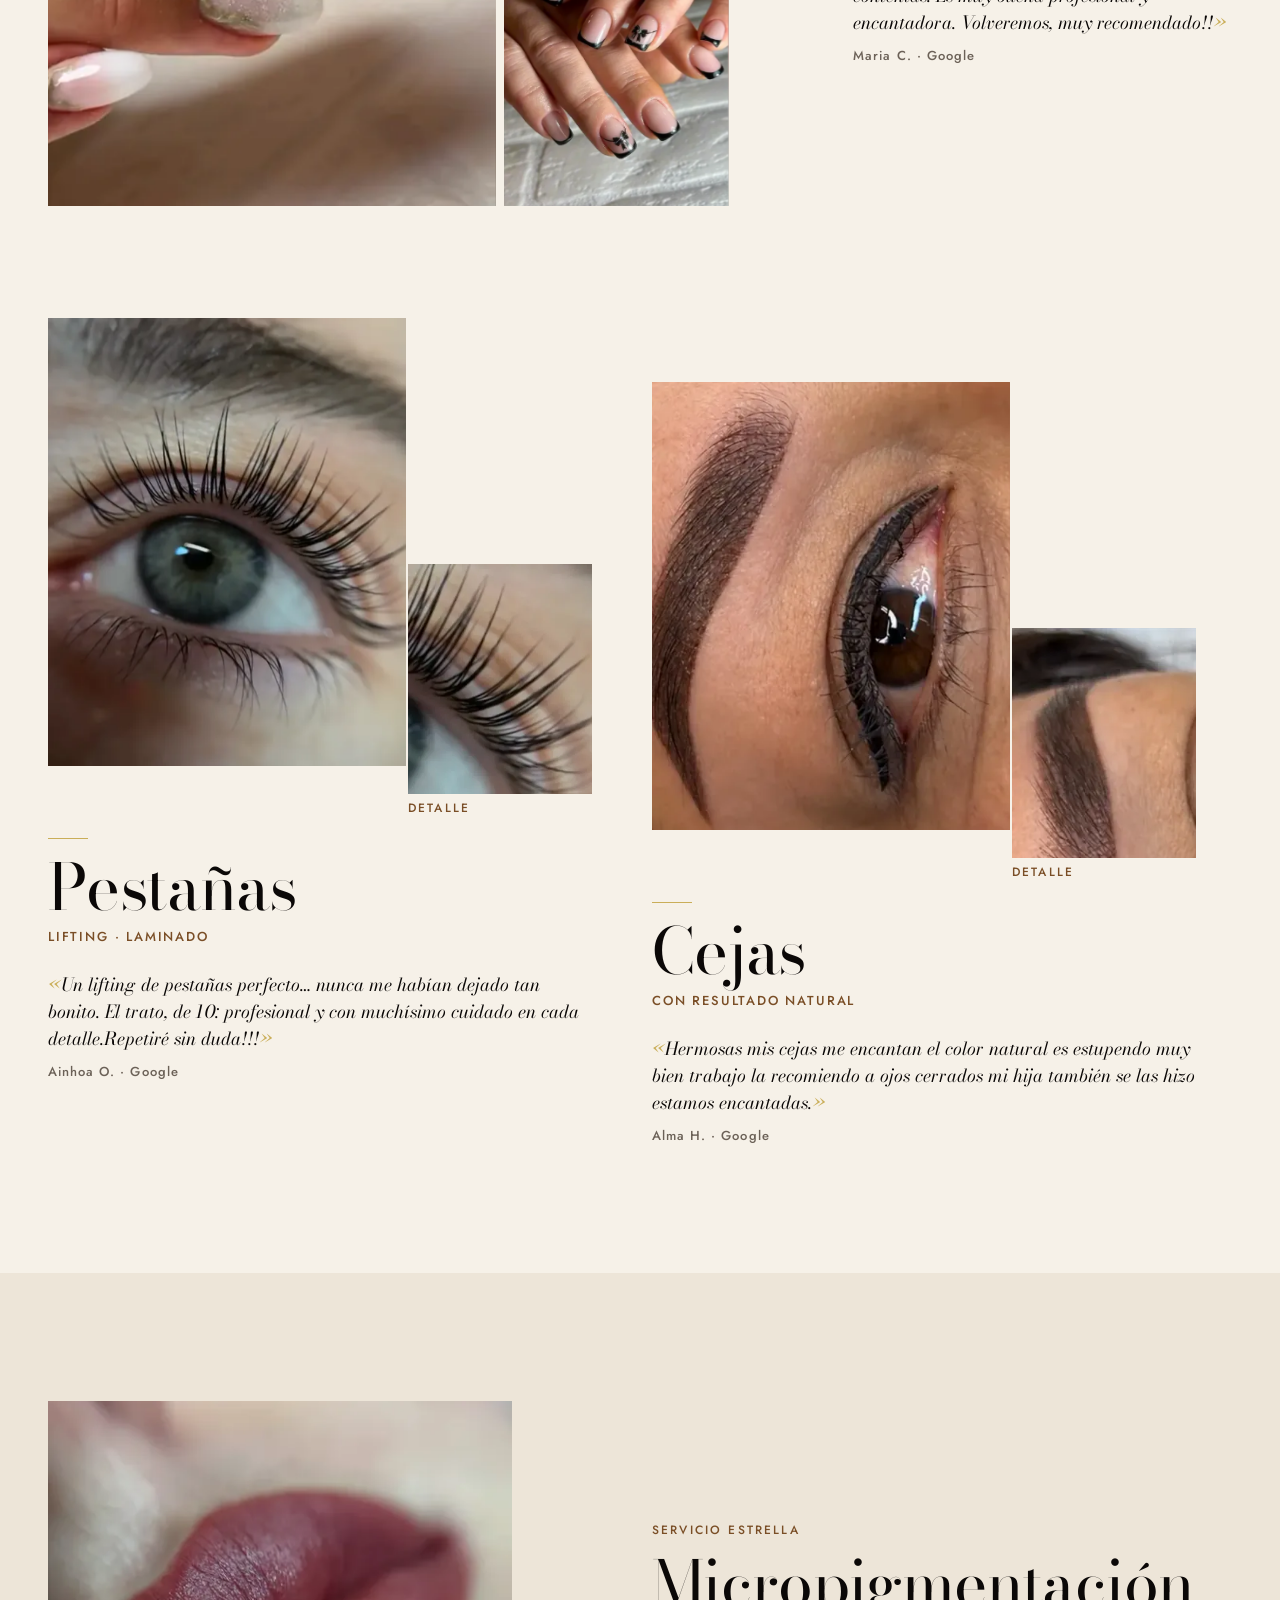
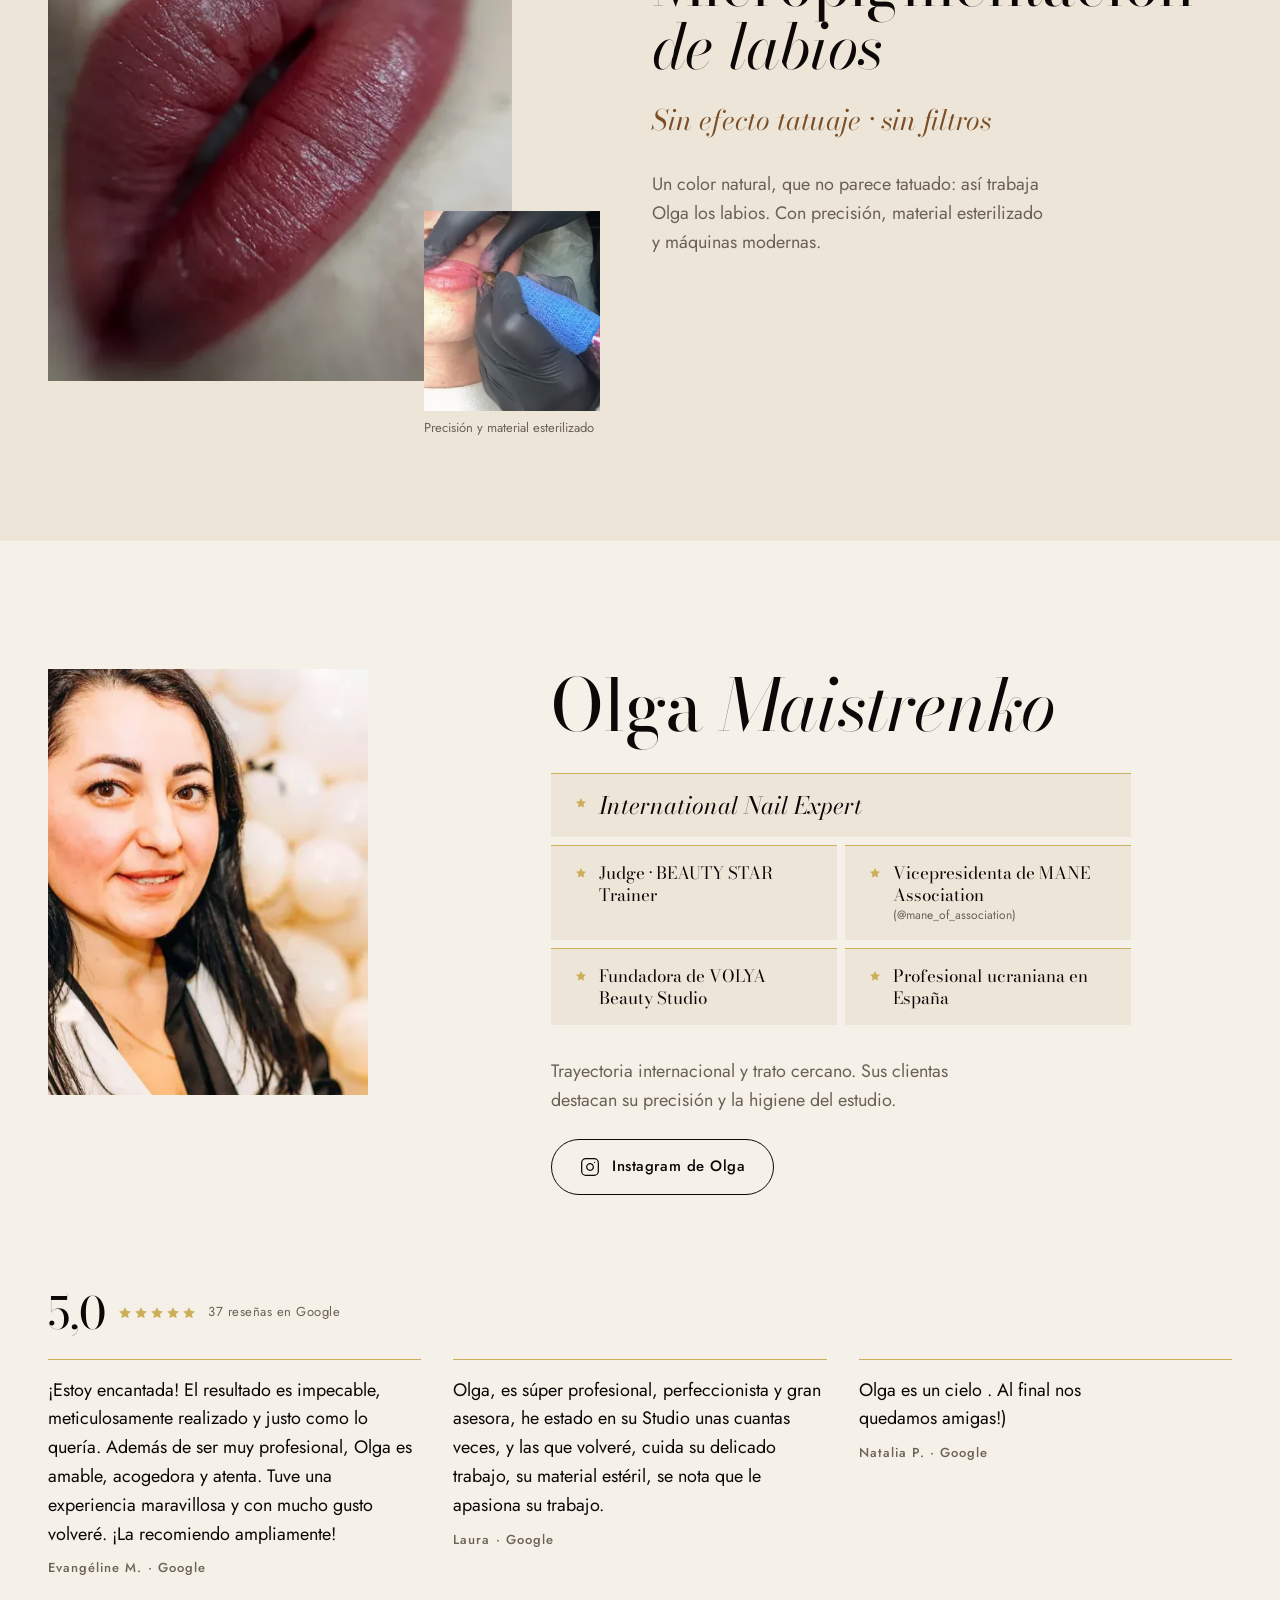
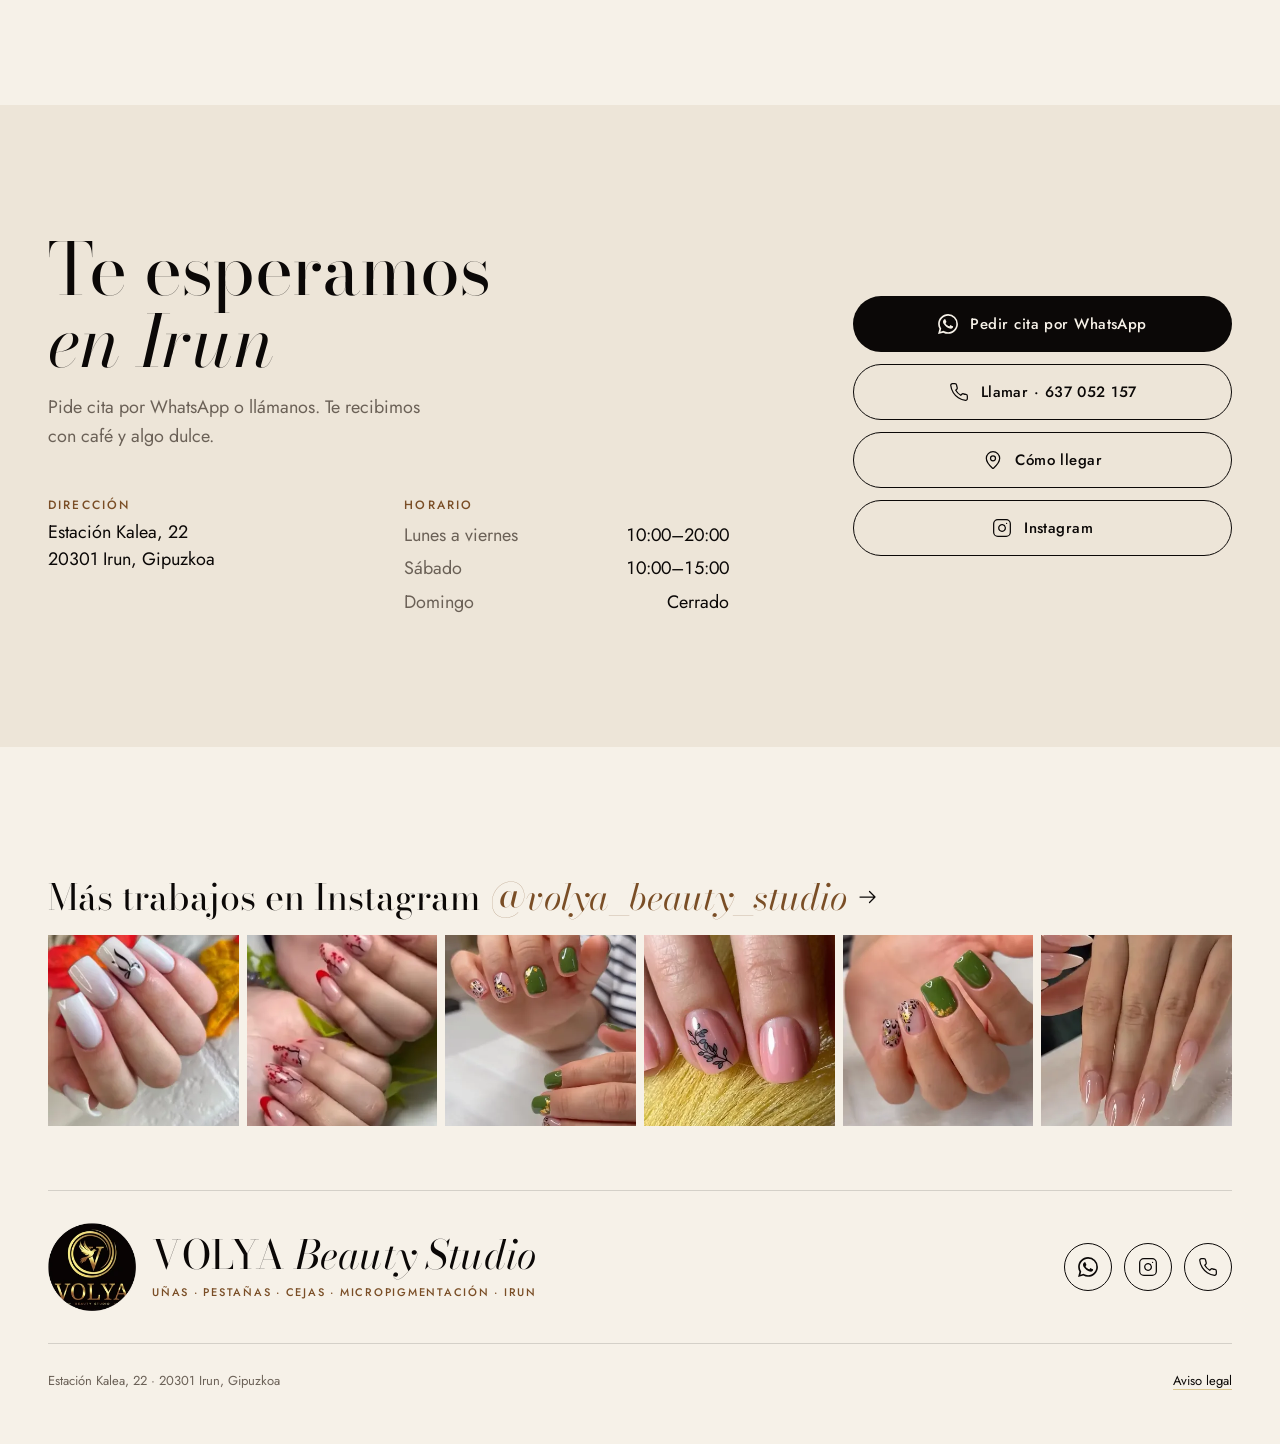
==== commit b00137c9: "Menos botones de cita; pestañas, cejas, Olga y pie con más vida - Sin botón de cita en cada servicio" ====
--- a/index.html
+++ b/index.html
@@ -94,6 +94,7 @@
     <symbol id="i-phone" viewBox="0 0 24 24"><path fill="none" stroke="currentColor" stroke-width="1.5" stroke-linecap="round" stroke-linejoin="round" d="M22 16.92v3a2 2 0 0 1-2.18 2 19.79 19.79 0 0 1-8.63-3.07 19.5 19.5 0 0 1-6-6 19.79 19.79 0 0 1-3.07-8.67A2 2 0 0 1 4.11 2h3a2 2 0 0 1 2 1.72 12.84 12.84 0 0 0 .7 2.81 2 2 0 0 1-.45 2.11L8.09 9.91a16 16 0 0 0 6 6l1.27-1.27a2 2 0 0 1 2.11-.45 12.84 12.84 0 0 0 2.81.7A2 2 0 0 1 22 16.92z"/></symbol>
     <symbol id="i-arrow" viewBox="0 0 24 24"><path fill="none" stroke="currentColor" stroke-width="1.25" stroke-linecap="round" stroke-linejoin="round" d="M4 12h15M13.5 6.5 19 12l-5.5 5.5"/></symbol>
     <symbol id="i-pin" viewBox="0 0 24 24"><g fill="none" stroke="currentColor" stroke-width="1.5" stroke-linecap="round" stroke-linejoin="round"><path d="M20 10c0 4.993-5.539 10.193-7.399 11.799a1 1 0 0 1-1.202 0C9.539 20.193 4 14.993 4 10a8 8 0 0 1 16 0"/><circle cx="12" cy="10" r="3"/></g></symbol>
+    <symbol id="i-instagram" viewBox="0 0 24 24"><g fill="none" stroke="currentColor" stroke-width="1.5" stroke-linecap="round" stroke-linejoin="round"><rect width="20" height="20" x="2" y="2" rx="5" ry="5"/><path d="M16 11.37A4 4 0 1 1 12.63 8 4 4 0 0 1 16 11.37z"/><line x1="17.5" x2="17.51" y1="6.5" y2="6.5"/></g></symbol>
     <symbol id="i-star" viewBox="0 0 24 24"><path d="M12 2l3.09 6.26L22 9.27l-5 4.87 1.18 6.88L12 17.77l-6.18 3.25L7 14.14 2 9.27l6.91-1.01L12 2z"/></symbol>
   </svg>
 
@@ -210,11 +211,11 @@
             <div class="svc__gallery">
               <div class="media svc__main" data-focus data-media-reveal>
                 <img class="media__lqip" alt="" aria-hidden="true" src="[data-uri]">
-                <img class="media__img" src="img/manicura-2-4x5-752.webp" srcset="img/manicura-2-4x5-480.webp 480w, img/manicura-2-4x5-752.webp 752w" sizes="(min-width: 1024px) 31vw, 64vw" width="752" height="940" loading="lazy" alt="Manicura nude con detalles en pan de oro">
+                <img class="media__img" src="img/manicura-2-4x5-752.webp" srcset="img/manicura-2-4x5-480.webp 480w, img/manicura-2-4x5-752.webp 752w" sizes="(min-width: 1024px) 34vw, 64vw" width="752" height="940" loading="lazy" alt="Manicura nude con detalles en pan de oro">
               </div>
               <div class="media svc__side" data-focus data-media-reveal>
                 <img class="media__lqip" alt="" aria-hidden="true" src="[data-uri]">
-                <img class="media__img" src="img/manicura-19-4x5-560.webp" srcset="img/manicura-19-4x5-360.webp 360w, img/manicura-19-4x5-560.webp 560w" sizes="(min-width: 1024px) 15vw, 32vw" width="560" height="700" loading="lazy" alt="Manicura roja con una flor pintada a mano">
+                <img class="media__img" src="img/manicura-19-4x5-560.webp" srcset="img/manicura-19-4x5-360.webp 360w, img/manicura-19-4x5-560.webp 560w" sizes="(min-width: 1024px) 17vw, 32vw" width="560" height="700" loading="lazy" alt="Manicura roja con una flor pintada a mano">
               </div>
               <div class="media svc__side" data-focus data-media-reveal>
                 <img class="media__lqip" alt="" aria-hidden="true" src="[data-uri]">
@@ -225,37 +226,58 @@
               <h3 class="svc__name" id="svc-unas">Uñas</h3>
               <p class="svc__detail" data-reveal>Manicura · Pedicura · Manicura masculina</p>
               <!-- Precio y duración: pendientes de confirmar con la dueña -->
-              <a class="btn btn--line btn--sm svc__cta" href="https://wa.me/34637052157?text=Hola%2C%20quer%C3%ADa%20pedir%20cita%20para%20u%C3%B1as%20en%20VOLYA">
-                <svg aria-hidden="true"><use href="#i-whatsapp"/></svg> Pedir cita<span class="sr-only"> para uñas por WhatsApp</span>
-              </a>
+              <figure class="svc__quote" data-reveal>
+                <blockquote><p>Mi amiga y yo hemos estado esta mañana para hacernos la manicura y hemos salido muy contentas. Es muy buena profesional y encantadora. Volveremos, muy recomendado!!</p></blockquote>
+                <figcaption>Maria C. · Google</figcaption>
+              </figure>
             </div>
           </article>
 
-          <article class="svc svc--row" aria-labelledby="svc-pestanas">
-            <div class="media svc__photo" data-focus data-media-reveal>
+          <article class="svc svc--duo" aria-labelledby="svc-pestanas">
+            <div class="svc__pair">
+              <div class="media svc__photo" data-focus data-media-reveal>
                 <img class="media__lqip" alt="" aria-hidden="true" src="[data-uri]">
-                <img class="media__img" src="img/pestanas-1-4x5-752.webp" srcset="img/pestanas-1-4x5-480.webp 480w, img/pestanas-1-4x5-752.webp 752w" sizes="(min-width: 1024px) 14vw, 40vw" width="752" height="940" loading="lazy" alt="Lifting de pestañas en primer plano">
-              </div>
+                <img class="media__img" src="img/pestanas-1-4x5-752.webp" srcset="img/pestanas-1-4x5-480.webp 480w, img/pestanas-1-4x5-752.webp 752w" sizes="(min-width: 1024px) 28vw, 62vw" width="752" height="940" loading="lazy" alt="Lifting de pestañas en primer plano">
+              </div>
+              <figure class="svc__inset">
+                <div class="media " data-focus data-media-reveal>
+                <img class="media__lqip" alt="" aria-hidden="true" src="[data-uri]">
+                <img class="media__img" src="img/pestanas-1-det-300.webp" width="300" height="375" loading="lazy" alt="Detalle de las pestañas tras el lifting">
+              </div>
+                <figcaption>Detalle</figcaption>
+              </figure>
+            </div>
             <div class="svc__body">
               <h3 class="svc__name" id="svc-pestanas">Pestañas</h3>
               <p class="svc__detail" data-reveal>Lifting · Laminado</p>
-              <a class="btn btn--line btn--sm svc__cta" href="https://wa.me/34637052157?text=Hola%2C%20quer%C3%ADa%20pedir%20cita%20para%20pesta%C3%B1as%20en%20VOLYA">
-                <svg aria-hidden="true"><use href="#i-whatsapp"/></svg> Pedir cita<span class="sr-only"> para pestañas por WhatsApp</span>
-              </a>
+              <figure class="svc__quote" data-reveal>
+                <blockquote><p>Un lifting de pestañas perfecto… nunca me habían dejado tan bonito. El trato, de 10: profesional y con muchísimo cuidado en cada detalle.Repetiré sin duda!!!</p></blockquote>
+                <figcaption>Ainhoa O. · Google</figcaption>
+              </figure>
             </div>
           </article>
 
-          <article class="svc svc--row svc--flip" aria-labelledby="svc-cejas">
-            <div class="media svc__photo" data-focus data-media-reveal>
+          <article class="svc svc--duo" aria-labelledby="svc-cejas">
+            <div class="svc__pair">
+              <div class="media svc__photo" data-focus data-media-reveal>
                 <img class="media__lqip" alt="" aria-hidden="true" src="[data-uri]">
                 <img class="media__img" src="img/cejas-1-4x5-452.webp" width="452" height="565" loading="lazy" alt="Ceja con acabado natural">
               </div>
+              <figure class="svc__inset">
+                <div class="media " data-focus data-media-reveal>
+                <img class="media__lqip" alt="" aria-hidden="true" src="[data-uri]">
+                <img class="media__img" src="img/cejas-1-det-232.webp" width="232" height="290" loading="lazy" alt="Detalle del trazo de la ceja">
+              </div>
+                <figcaption>Detalle</figcaption>
+              </figure>
+            </div>
             <div class="svc__body">
               <h3 class="svc__name" id="svc-cejas">Cejas</h3>
               <p class="svc__detail" data-reveal>Con resultado natural</p>
-              <a class="btn btn--line btn--sm svc__cta" href="https://wa.me/34637052157?text=Hola%2C%20quer%C3%ADa%20pedir%20cita%20para%20cejas%20en%20VOLYA">
-                <svg aria-hidden="true"><use href="#i-whatsapp"/></svg> Pedir cita<span class="sr-only"> para cejas por WhatsApp</span>
-              </a>
+              <figure class="svc__quote" data-reveal>
+                <blockquote><p>Hermosas mis cejas me encantan el color natural es estupendo muy bien trabajo la recomiendo a ojos cerrados mi hija también se las hizo estamos encantadas.</p></blockquote>
+                <figcaption>Alma H. · Google</figcaption>
+              </figure>
             </div>
           </article>
         </div>
@@ -290,9 +312,6 @@
 
           <div class="feature__body">
             <p class="feature__copy" data-reveal>Un color natural, que no parece tatuado: así trabaja Olga los labios. Con precisión, material esterilizado y máquinas modernas.</p>
-            <a class="btn" data-reveal href="https://wa.me/34637052157?text=Hola%2C%20quer%C3%ADa%20pedir%20cita%20para%20micropigmentaci%C3%B3n%20de%20labios%20en%20VOLYA">
-              <svg aria-hidden="true"><use href="#i-whatsapp"/></svg> Pedir cita para labios
-            </a>
           </div>
         </div>
       </div>
@@ -305,24 +324,24 @@
 
         <figure class="olga__photo">
           <div class="media" data-focus data-media-reveal>
-            <img class="media__lqip" alt="" aria-hidden="true" src="[data-uri]">
-            <img class="media__img" src="img/olga-1-3x4-420.webp" width="420" height="560" loading="lazy"
+            <img class="media__lqip" alt="" aria-hidden="true" src="[data-uri]">
+            <img class="media__img" src="img/olga-2-3x4-396.webp" width="396" height="528" loading="lazy"
                  alt="Olga Maistrenko, fundadora de VOLYA Beauty Studio">
           </div>
         </figure>
 
-        <ul class="olga__creds" role="list" aria-label="Reconocimientos">
-          <li data-reveal>International Nail Expert</li>
-          <li data-reveal>Judge · BEAUTY STAR Trainer</li>
-          <li data-reveal>Vicepresidenta de MANE Association (@mane_of_association)</li>
-          <li data-reveal>Fundadora de VOLYA Beauty Studio</li>
-          <li data-reveal>Profesional ucraniana en España</li>
+        <ul class="olga__creds creds" role="list" aria-label="Reconocimientos">
+          <li class="cred cred--lead" data-reveal><svg aria-hidden="true"><use href="#i-star"/></svg><span>International Nail Expert</span></li>
+          <li class="cred" data-reveal><svg aria-hidden="true"><use href="#i-star"/></svg><span>Judge · BEAUTY STAR Trainer</span></li>
+          <li class="cred" data-reveal><svg aria-hidden="true"><use href="#i-star"/></svg><span>Vicepresidenta de MANE Association <small>(@mane_of_association)</small></span></li>
+          <li class="cred" data-reveal><svg aria-hidden="true"><use href="#i-star"/></svg><span>Fundadora de VOLYA Beauty Studio</span></li>
+          <li class="cred" data-reveal><svg aria-hidden="true"><use href="#i-star"/></svg><span>Profesional ucraniana en España</span></li>
         </ul>
 
         <div class="olga__body">
           <p class="olga__intro" data-reveal>Trayectoria internacional y trato cercano. Sus clientas destacan su precisión y la higiene del estudio.</p>
-          <a class="link-arrow" data-reveal href="https://www.instagram.com/maistrenko_olga_beauty/" target="_blank" rel="noopener">
-            Instagram de Olga <svg aria-hidden="true"><use href="#i-arrow"/></svg>
+          <a class="btn btn--line olga__ig" data-reveal href="https://www.instagram.com/maistrenko_olga_beauty/" target="_blank" rel="noopener">
+            <svg aria-hidden="true"><use href="#i-instagram"/></svg> Instagram de Olga
           </a>
         </div>
       </div>
@@ -338,8 +357,8 @@
         <ul class="reviews__list" role="list" tabindex="0" aria-label="Reseñas de clientas">
           <li class="review" data-reveal>
             <figure>
-              <blockquote><p>Un lifting de pestañas perfecto… nunca me habían dejado tan bonito. El trato, de 10: profesional y con muchísimo cuidado en cada detalle.Repetiré sin duda!!!</p></blockquote>
-              <figcaption>Ainhoa O. · Google</figcaption>
+              <blockquote><p>¡Estoy encantada! El resultado es impecable, meticulosamente realizado y justo como lo quería. Además de ser muy profesional, Olga es amable, acogedora y atenta. Tuve una experiencia maravillosa y con mucho gusto volveré. ¡La recomiendo ampliamente!</p></blockquote>
+              <figcaption>Evangéline M. · Google</figcaption>
             </figure>
           </li>
           <li class="review" data-reveal>
@@ -391,22 +410,45 @@
           <a class="btn btn--line" href="https://www.google.com/maps/dir/?api=1&amp;destination=Estaci%C3%B3n%20Kalea%2C%2022%2C%2020301%20Irun%2C%20Gipuzkoa" target="_blank" rel="noopener">
             <svg aria-hidden="true"><use href="#i-pin"/></svg> Cómo llegar
           </a>
-          <a class="link-arrow" href="https://www.instagram.com/volya_beauty_studio/" target="_blank" rel="noopener">
-            Instagram del estudio <svg aria-hidden="true"><use href="#i-arrow"/></svg>
+          <a class="btn btn--line" href="https://www.instagram.com/volya_beauty_studio/" target="_blank" rel="noopener">
+            <svg aria-hidden="true"><use href="#i-instagram"/></svg> Instagram
           </a>
         </div>
       </div>
     </section>
   </main>
 
-  <footer class="site-footer">
-    <div class="container site-footer__inner">
-      <img src="img/logo-160.webp" width="160" height="160" alt="VOLYA Beauty Studio" class="site-footer__logo" loading="lazy">
-      <p class="site-footer__text">VOLYA Beauty Studio · Estación Kalea, 22 · 20301 Irun</p>
-      <nav class="site-footer__nav" aria-label="Legal y redes">
+  <footer class="site-footer footer">
+    <div class="container">
+      <a class="footer__strip" href="https://www.instagram.com/volya_beauty_studio/" target="_blank" rel="noopener">
+        <span class="footer__strip-label">Más trabajos en Instagram <span class="footer__handle">@volya_beauty_studio</span> <svg aria-hidden="true"><use href="#i-arrow"/></svg></span>
+        <span class="footer__photos">
+          <img src="img/manicura-15-4x5-360.webp" width="360" height="450" loading="lazy" alt="">
+          <img src="img/manicura-21-4x5-360.webp" width="360" height="450" loading="lazy" alt="">
+          <img src="img/manicura-5-4x5-360.webp" width="360" height="450" loading="lazy" alt="">
+          <img src="img/manicura-18-4x5-360.webp" width="360" height="450" loading="lazy" alt="">
+          <img src="img/manicura-4-4x5-360.webp" width="360" height="450" loading="lazy" alt="">
+          <img src="img/manicura-16-4x5-360.webp" width="360" height="450" loading="lazy" alt="">
+        </span>
+      </a>
+
+      <div class="footer__main">
+        <img src="img/logo-160.webp" width="160" height="160" alt="VOLYA Beauty Studio" class="footer__logo" loading="lazy">
+        <div class="footer__brand">
+          <p class="footer__name">VOLYA <em>Beauty Studio</em></p>
+          <p class="footer__tag">Uñas · Pestañas · Cejas · Micropigmentación · Irun</p>
+        </div>
+        <div class="footer__social">
+          <a class="icon-btn" href="https://wa.me/34637052157?text=Hola%2C%20quer%C3%ADa%20pedir%20cita%20en%20VOLYA" aria-label="WhatsApp"><svg aria-hidden="true"><use href="#i-whatsapp"/></svg></a>
+          <a class="icon-btn" href="https://www.instagram.com/volya_beauty_studio/" target="_blank" rel="noopener" aria-label="Instagram del estudio"><svg aria-hidden="true"><use href="#i-instagram"/></svg></a>
+          <a class="icon-btn" href="tel:+34637052157" aria-label="Llamar al 637 052 157"><svg aria-hidden="true"><use href="#i-phone"/></svg></a>
+        </div>
+      </div>
+
+      <div class="footer__bottom">
+        <p>Estación Kalea, 22 · 20301 Irun, Gipuzkoa</p>
         <a href="legal.html">Aviso legal</a>
-        <a href="https://www.instagram.com/volya_beauty_studio/" target="_blank" rel="noopener">Instagram</a>
-      </nav>
+      </div>
     </div>
   </footer>
 
--- a/css/styles.css
+++ b/css/styles.css
@@ -490,8 +490,8 @@
 .rating__stars svg { width: 0.75rem; height: 0.75rem; fill: var(--gold); }
 
 /* ==========================================================================
-   Servicios: uñas con un collage de tres trabajos; pestañas y cejas en
-   filas con foto. Nombres grandes y botón de cita en cada uno.
+   Servicios: uñas con un collage de tres trabajos; pestañas y cejas con foto
+   y detalle. Cada uno con lo que dice una clienta.
    ========================================================================== */
 .services { padding-top: var(--s-8); }
 
@@ -503,9 +503,9 @@
 
 .services__grid {
   display: grid;
-  row-gap: var(--s-8);
+  row-gap: var(--s-9);
   margin-top: var(--s-7);
-  padding-bottom: var(--s-8);
+  padding-bottom: var(--s-9);
 }
 
 .svc__body::before {
@@ -517,17 +517,32 @@
   background: var(--gold);
 }
 .svc__name {
-  font: 400 clamp(2.25rem, 10vw, 3.5rem) / 1 var(--font-display);
+  font: 400 clamp(2.5rem, 11vw, 3.5rem) / 1 var(--font-display);
   letter-spacing: -0.01em;
   overflow-wrap: break-word;
 }
 .svc__detail {
   margin-top: var(--s-2);
-  font-size: var(--text-sm);
-  line-height: 1.45;
+  font: 500 var(--text-xs) / 1.5 var(--font-text);
+  letter-spacing: 0.14em;
+  text-transform: uppercase;
+  color: var(--bronze);
+}
+
+/* Lo que dice una clienta de ese servicio */
+.svc__quote { margin-top: var(--s-5); max-width: 34rem; }
+.svc__quote p {
+  font: italic 400 1.125rem / 1.5 var(--font-display);
+  color: var(--ink);
+}
+.svc__quote p::before { content: "«"; color: var(--gold); }
+.svc__quote p::after { content: "»"; color: var(--gold); }
+.svc__quote figcaption {
+  margin-top: var(--s-3);
+  font: 500 var(--text-xs) / 1.3 var(--font-text);
+  letter-spacing: 0.08em;
   color: var(--stone);
 }
-.svc__cta { margin-top: var(--s-4); white-space: nowrap; }
 
 /* Uñas: collage (principal a la izquierda, dos a la derecha) */
 .svc__gallery {
@@ -537,19 +552,33 @@
 }
 .svc__main { grid-row: 1 / span 2; }
 .svc__side { aspect-ratio: 4 / 5; }
-.svc--nails .svc__body { margin-top: var(--s-5); }
-
-/* Pestañas y cejas: foto y texto en fila; cejas, en espejo */
-.svc--row {
-  display: grid;
-  grid-template-columns: minmax(0, 0.75fr) minmax(0, 1fr);
-  column-gap: var(--s-4);
-  align-items: center;
-}
-.svc--row .svc__cta { padding-inline: 1rem; letter-spacing: 0.1em; }
+.svc--nails .svc__body { margin-top: var(--s-6); }
+
+/* Pestañas y cejas: foto grande y detalle superpuesto */
+.svc__pair {
+  position: relative;
+  padding-right: 30%;
+  padding-bottom: var(--s-7);
+}
 .svc__photo { aspect-ratio: 4 / 5; }
-.svc--flip .svc__photo { order: 2; }
-.svc--row .svc__name { font-size: clamp(2rem, 8.5vw, 3rem); }
+.svc__inset {
+  position: absolute;
+  right: 0;
+  bottom: 0;
+  width: 42%;
+}
+.svc__inset .media {
+  aspect-ratio: 4 / 5;
+  box-shadow: 0 0 0 5px var(--ivory);
+}
+.svc__inset figcaption {
+  margin-top: var(--s-2);
+  font: 500 0.75rem / 1 var(--font-text);
+  letter-spacing: 0.18em;
+  text-transform: uppercase;
+  color: var(--bronze);
+}
+.svc--duo .svc__body { margin-top: var(--s-5); }
 
 /* ---------- Micropigmentación de labios destacada (fondo arena) ---------- */
 .feature {
@@ -623,37 +652,62 @@
 
 .olga__grid {
   display: grid;
-  grid-template-columns: minmax(0, 0.9fr) minmax(0, 1.1fr);
+  grid-template-columns: minmax(0, 1fr);
   grid-template-areas:
-    "title title"
-    "photo creds"
-    "body body";
+    "title"
+    "photo"
+    "creds"
+    "body";
   column-gap: var(--s-5);
   row-gap: var(--s-4);
   align-items: start;
 }
 .olga__title { grid-area: title; }
-.olga__photo { grid-area: photo; }
+.olga__photo { grid-area: photo; width: 78%; }
 .olga__photo .media { aspect-ratio: 3 / 4; }
 .olga__body { grid-area: body; }
 
 .olga__creds {
   grid-area: creds;
   list-style: none;
+  display: grid;
+  grid-template-columns: minmax(0, 1fr);
+  gap: var(--s-2);
   margin: 0;
   padding: 0;
-  font-size: 0.875rem;
-  line-height: 1.35;
-}
-.olga__creds li {
-  padding-block: 0.5rem;
-  border-top: 1px solid var(--line);
+}
+.cred {
+  display: flex;
+  align-items: flex-start;
+  gap: var(--s-3);
+  padding: var(--s-3) var(--s-4);
+  background: var(--sand);
+  border-top: 1px solid var(--gold);
+  font: 400 0.9375rem / 1.3 var(--font-display);
   overflow-wrap: anywhere;
 }
-.olga__creds li:first-child { padding-top: 0; border-top: 0; }
+.cred svg {
+  flex: none;
+  width: 0.75rem;
+  height: 0.75rem;
+  margin-top: 0.3em;
+  fill: var(--gold);
+}
+.cred small {
+  display: block;
+  margin-top: 0.15rem;
+  font: 400 0.75rem / 1.3 var(--font-text);
+  color: var(--stone);
+}
+.cred--lead {
+  grid-column: 1 / -1;
+  padding-block: var(--s-4);
+  font-size: 1.25rem;
+  font-style: italic;
+}
 
 .olga__intro { max-width: 40ch; color: var(--stone); }
-.olga__body .link-arrow { margin-top: var(--s-3); }
+.olga__ig { margin-top: var(--s-5); }
 
 .reviews { margin-top: var(--s-6); }
 .reviews__title {
@@ -749,8 +803,7 @@
   gap: var(--s-3);
 }
 .contact__actions > :first-child,
-.contact__actions .link-arrow { grid-column: 1 / -1; }
-.contact__actions .link-arrow { justify-self: start; }
+.contact__actions > :last-child { grid-column: 1 / -1; }
 .contact__actions .btn--line { padding-inline: 1rem; }
 .contact__phone { display: none; }
 
@@ -770,6 +823,105 @@
 .site-footer__logo { width: 3rem; height: 3rem; grid-row: span 2; }
 .site-footer__nav { display: flex; flex-wrap: wrap; column-gap: var(--s-5); }
 .site-footer__nav a {
+  display: inline-flex;
+  align-items: center;
+  min-height: 2.75rem;
+  color: var(--ink);
+  text-underline-offset: 0.3em;
+  text-decoration-color: var(--line-gold);
+}
+
+/* Pie de la web: tira de trabajos que lleva a Instagram, marca y redes */
+.footer { padding-top: var(--s-8); border-top: 0; }
+
+.footer__strip {
+  display: block;
+  color: var(--ink);
+  text-decoration: none;
+}
+.footer__strip-label {
+  display: inline-flex;
+  flex-wrap: wrap;
+  align-items: center;
+  gap: 0.25rem 0.6rem;
+  min-height: 2.75rem;
+  font: 400 clamp(1.5rem, 6vw, 2.25rem) / 1.15 var(--font-display);
+}
+.footer__handle { font-style: italic; color: var(--bronze); }
+.footer__strip-label svg {
+  width: 1.5rem;
+  height: 1.5rem;
+  transition: transform var(--dur-ui) var(--ease-out);
+}
+.footer__photos {
+  display: grid;
+  grid-template-columns: repeat(3, minmax(0, 1fr));
+  gap: var(--s-2);
+  margin-top: var(--s-4);
+}
+.footer__photos img {
+  width: 100%;
+  aspect-ratio: 1;
+  object-fit: cover;
+  background: var(--placeholder);
+  transition: transform 0.6s var(--ease-out);
+}
+@media (hover: hover) {
+  .footer__strip:hover .footer__strip-label svg { transform: translateX(6px); }
+  .footer__strip:hover .footer__photos img { transform: translateY(-6px); }
+  .footer__strip:hover .footer__photos img:nth-child(even) { transform: translateY(6px); }
+}
+
+.footer__main {
+  display: grid;
+  grid-template-columns: auto minmax(0, 1fr);
+  align-items: center;
+  column-gap: var(--s-4);
+  row-gap: var(--s-5);
+  margin-top: var(--s-8);
+  padding-top: var(--s-6);
+  border-top: 1px solid var(--line);
+}
+.footer__logo { width: 4.5rem; height: 4.5rem; }
+.footer__name { font: 400 1.75rem / 1.05 var(--font-display); }
+.footer__name em { font-style: italic; }
+.footer__tag {
+  margin-top: var(--s-2);
+  font: 500 0.6875rem / 1.5 var(--font-text);
+  letter-spacing: 0.16em;
+  text-transform: uppercase;
+  color: var(--bronze);
+}
+.footer__social { grid-column: 1 / -1; display: flex; gap: var(--s-3); }
+
+.icon-btn {
+  display: grid;
+  place-items: center;
+  width: 3rem;
+  height: 3rem;
+  border: 1px solid var(--ink);
+  border-radius: 50%;
+  color: var(--ink);
+  transition: background-color var(--dur-ui) var(--ease-out), color var(--dur-ui) var(--ease-out), border-color var(--dur-ui) var(--ease-out);
+}
+.icon-btn svg { width: 1.25rem; height: 1.25rem; fill: currentColor; }
+@media (hover: hover) {
+  .icon-btn:hover { background: var(--gold); border-color: var(--gold); }
+}
+
+.footer__bottom {
+  display: flex;
+  flex-wrap: wrap;
+  align-items: center;
+  justify-content: space-between;
+  gap: var(--s-2) var(--s-5);
+  margin-top: var(--s-6);
+  padding-block: var(--s-4);
+  border-top: 1px solid var(--line);
+  font-size: var(--text-xs);
+  color: var(--stone);
+}
+.footer__bottom a {
   display: inline-flex;
   align-items: center;
   min-height: 2.75rem;
@@ -861,15 +1013,23 @@
     column-gap: var(--s-6);
   }
   .svc--nails { grid-column: 1 / -1; }
-  .svc--flip .svc__photo { order: 0; }
+
+
+  .footer__photos { grid-template-columns: repeat(6, minmax(0, 1fr)); }
+  .footer__main { grid-template-columns: auto minmax(0, 1fr) auto; }
+  .footer__social { grid-column: auto; }
 
   .feature__body .btn { width: auto; }
 
   .olga__grid {
     grid-template-columns: minmax(0, 1fr) minmax(0, 1fr);
+    grid-template-areas:
+      "title title"
+      "photo creds"
+      "body body";
     column-gap: var(--s-6);
   }
-  .olga__creds { font-size: var(--text-base); }
+  .olga__photo { width: auto; }
 
   .review { flex-basis: 60%; }
 
@@ -965,10 +1125,21 @@
     margin-top: var(--s-8);
     padding-bottom: var(--s-10);
   }
-  .svc--nails { grid-column: 1 / 7; grid-row: 1 / span 2; }
-  .svc--row { grid-column: 8 / 13; grid-template-columns: minmax(0, 0.9fr) minmax(0, 1fr); column-gap: var(--s-6); }
-  .svc--nails .svc__name { font-size: 4.25rem; }
-  .svc--row .svc__name { font-size: 2.75rem; }
+  .svc--nails {
+    grid-column: 1 / -1;
+    display: grid;
+    grid-template-columns: repeat(12, minmax(0, 1fr));
+    column-gap: var(--s-5);
+    align-items: center;
+  }
+  .svc--nails .svc__gallery { grid-column: 1 / 8; }
+  .svc--nails .svc__body { grid-column: 9 / 13; margin-top: 0; }
+  .svc--nails .svc__name { font-size: 5rem; }
+  .svc--duo { grid-column: span 6; }
+  .svc--duo:last-child { margin-top: var(--s-10); }
+  .svc--duo .svc__pair { max-width: 34rem; padding-right: 32%; }
+  .svc--duo .svc__name { font-size: 4rem; }
+  .svc__inset { max-width: 11.5rem; }
 
   /* Labios: foto e inserto del proceso a la izquierda, texto a la derecha */
   .feature { padding-block: var(--s-10) var(--s-11); }
@@ -1001,7 +1172,9 @@
   }
   .olga__photo { grid-column: 1 / 5; grid-row: 1 / span 3; max-width: 20rem; }
   .olga__title { grid-column: 6 / 13; grid-row: 1; align-self: end; }
-  .olga__creds { grid-column: 6 / 11; grid-row: 2; font-size: 1.1875rem; }
+  .olga__creds { grid-column: 6 / 12; grid-row: 2; grid-template-columns: repeat(2, minmax(0, 1fr)); }
+  .cred { font-size: 1.0625rem; padding: var(--s-4) var(--s-5); }
+  .cred--lead { font-size: 1.5rem; }
   .olga__body { grid-column: 6 / 11; grid-row: 3; }
 
   .reviews { margin-top: var(--s-9); }
@@ -1026,6 +1199,10 @@
   .contact__head { grid-column: 1 / 8; }
   .contact__info { grid-column: 1 / 8; grid-row: 2; align-self: start; }
   .contact__actions { grid-column: 9 / 13; grid-row: 1 / span 2; align-self: center; grid-template-columns: minmax(0, 1fr); }
+  .footer { padding-top: var(--s-10); }
+  .footer__logo { width: 5.5rem; height: 5.5rem; }
+  .footer__name { font-size: 2.5rem; }
+
   .contact__block address,
   .hours { font-size: var(--text-base); }
 }
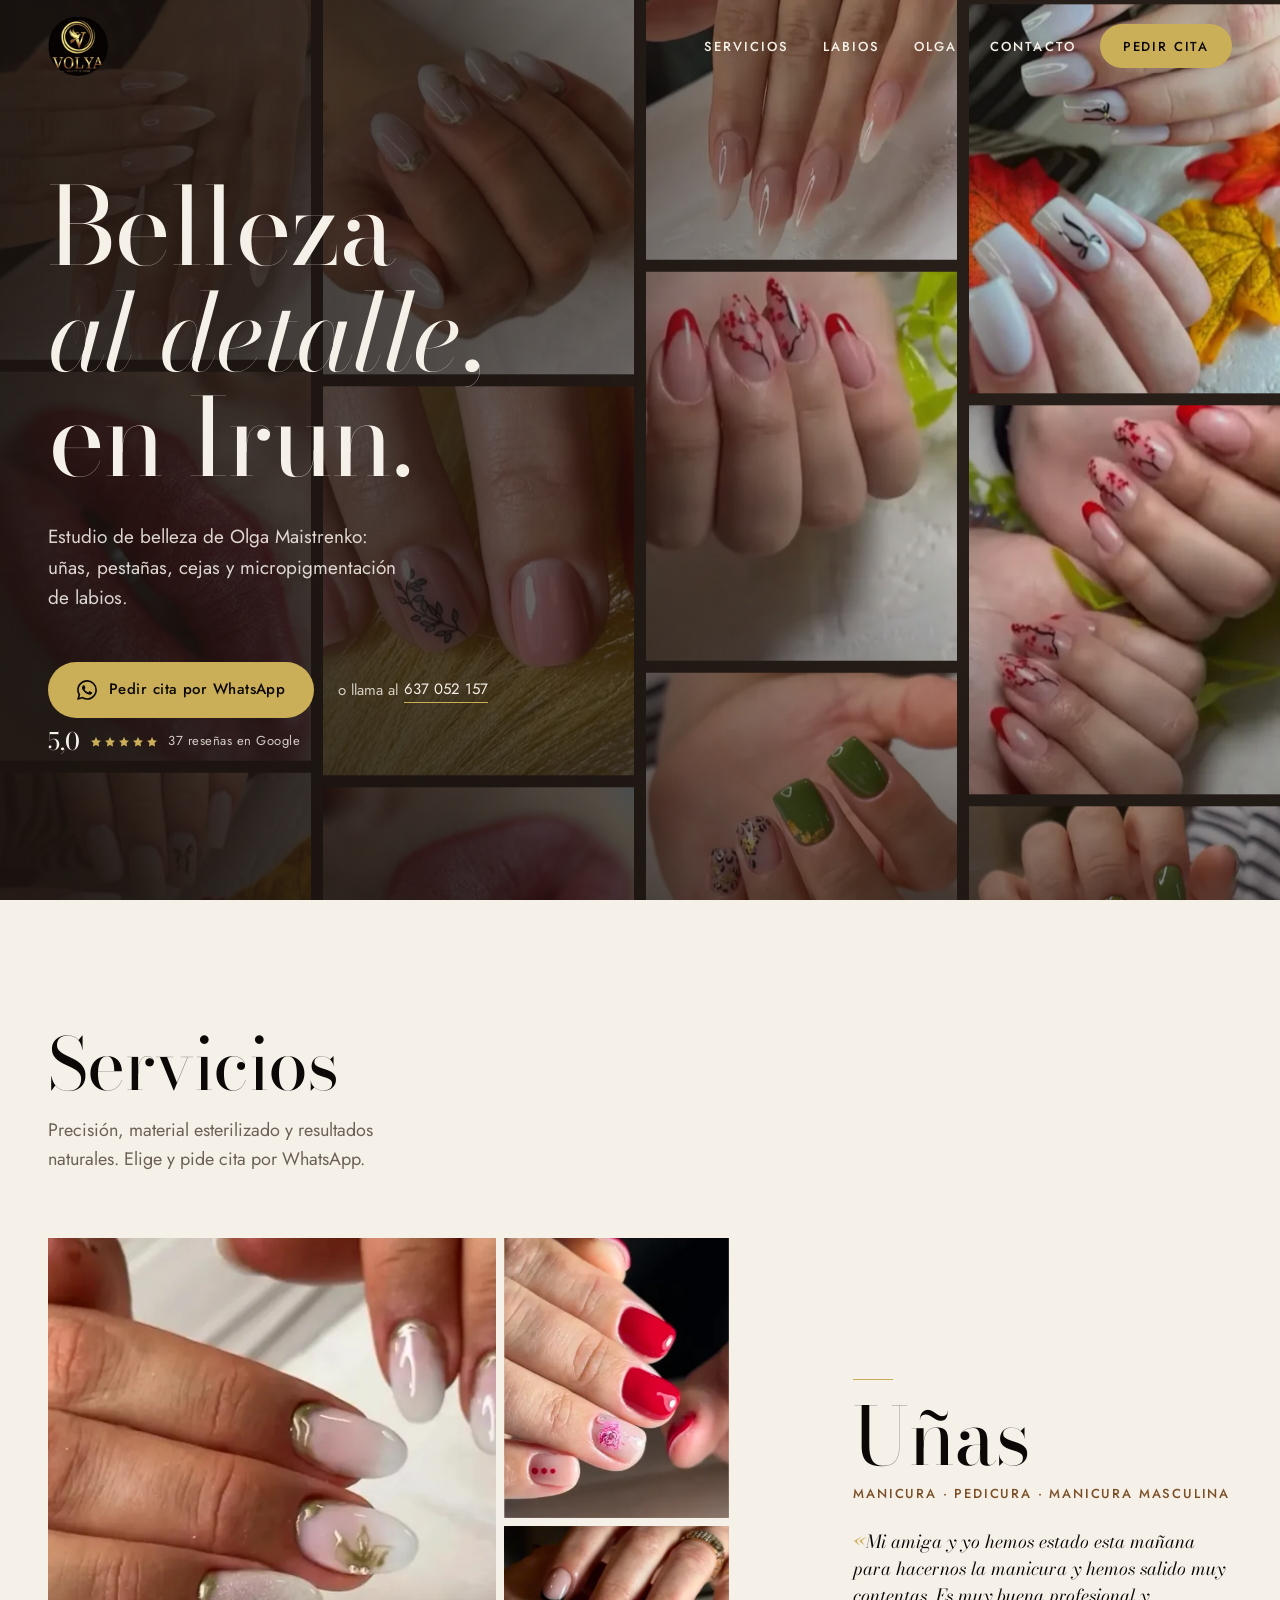
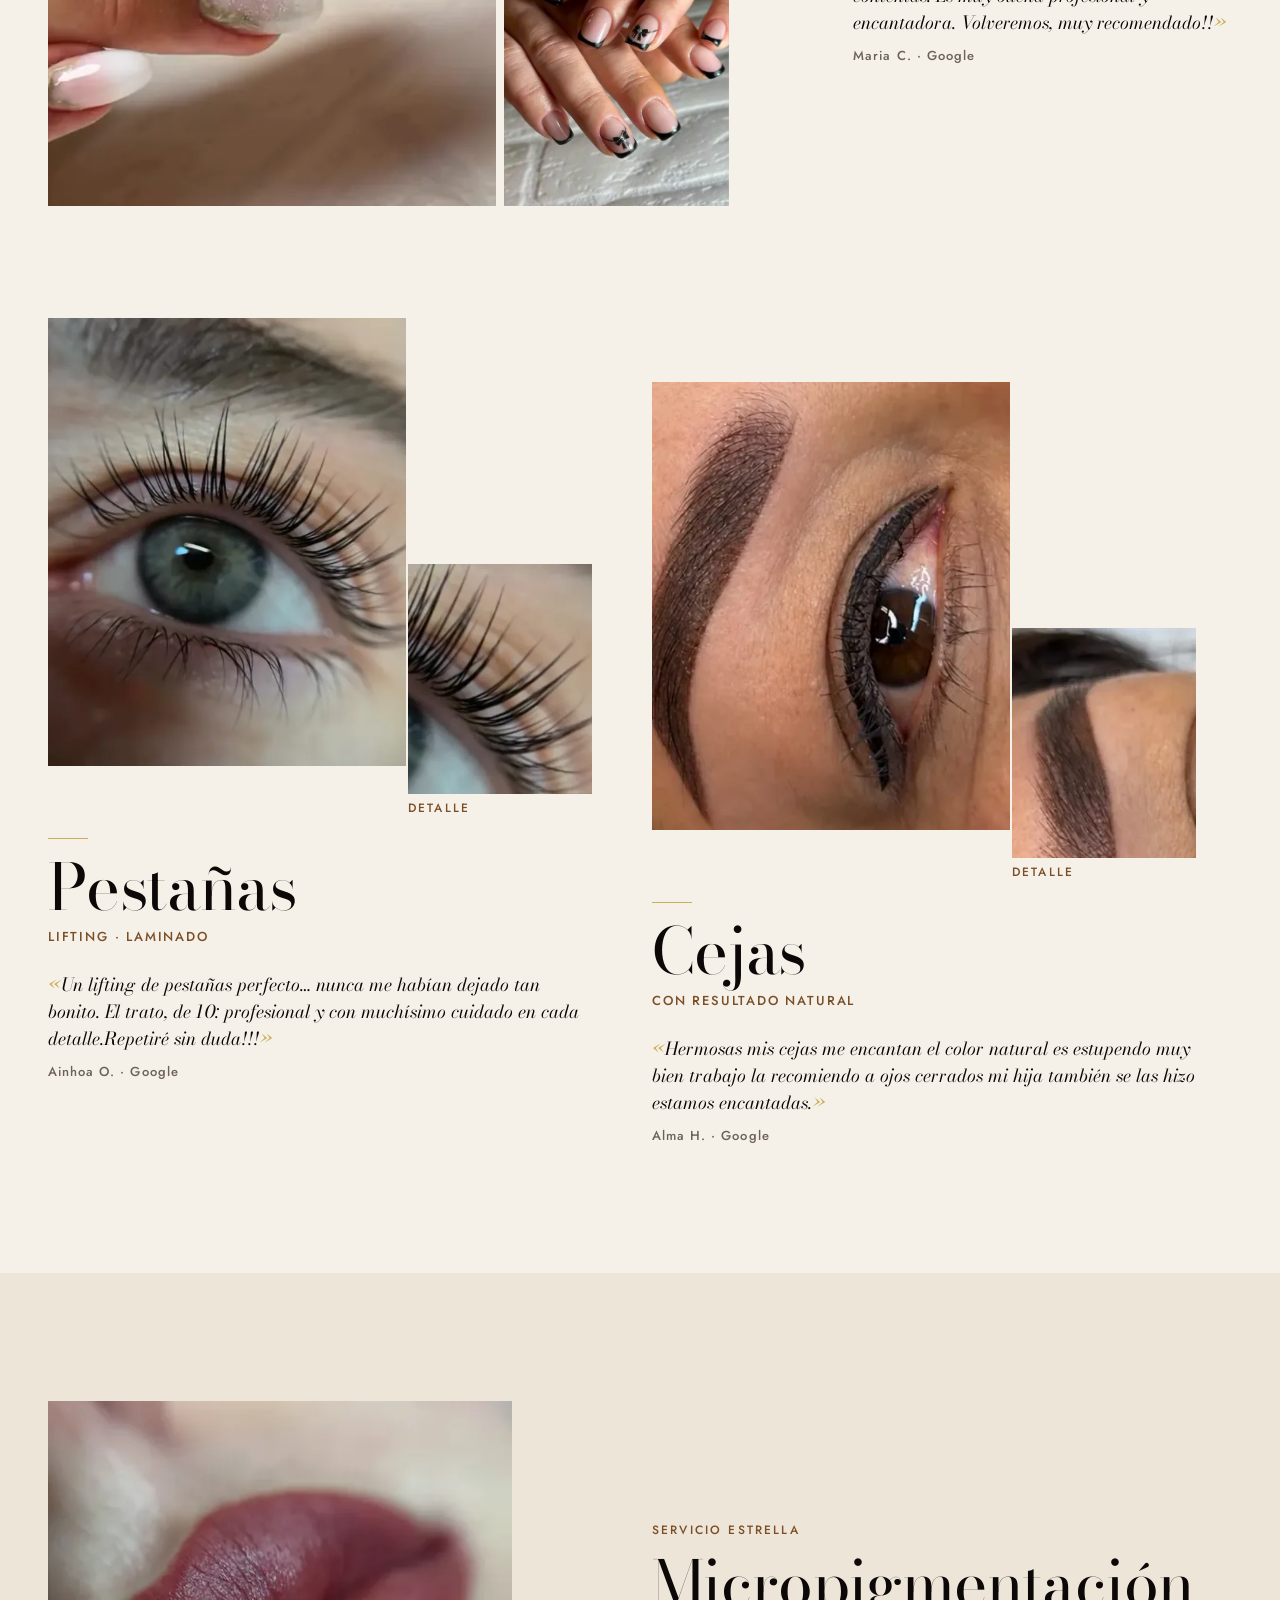
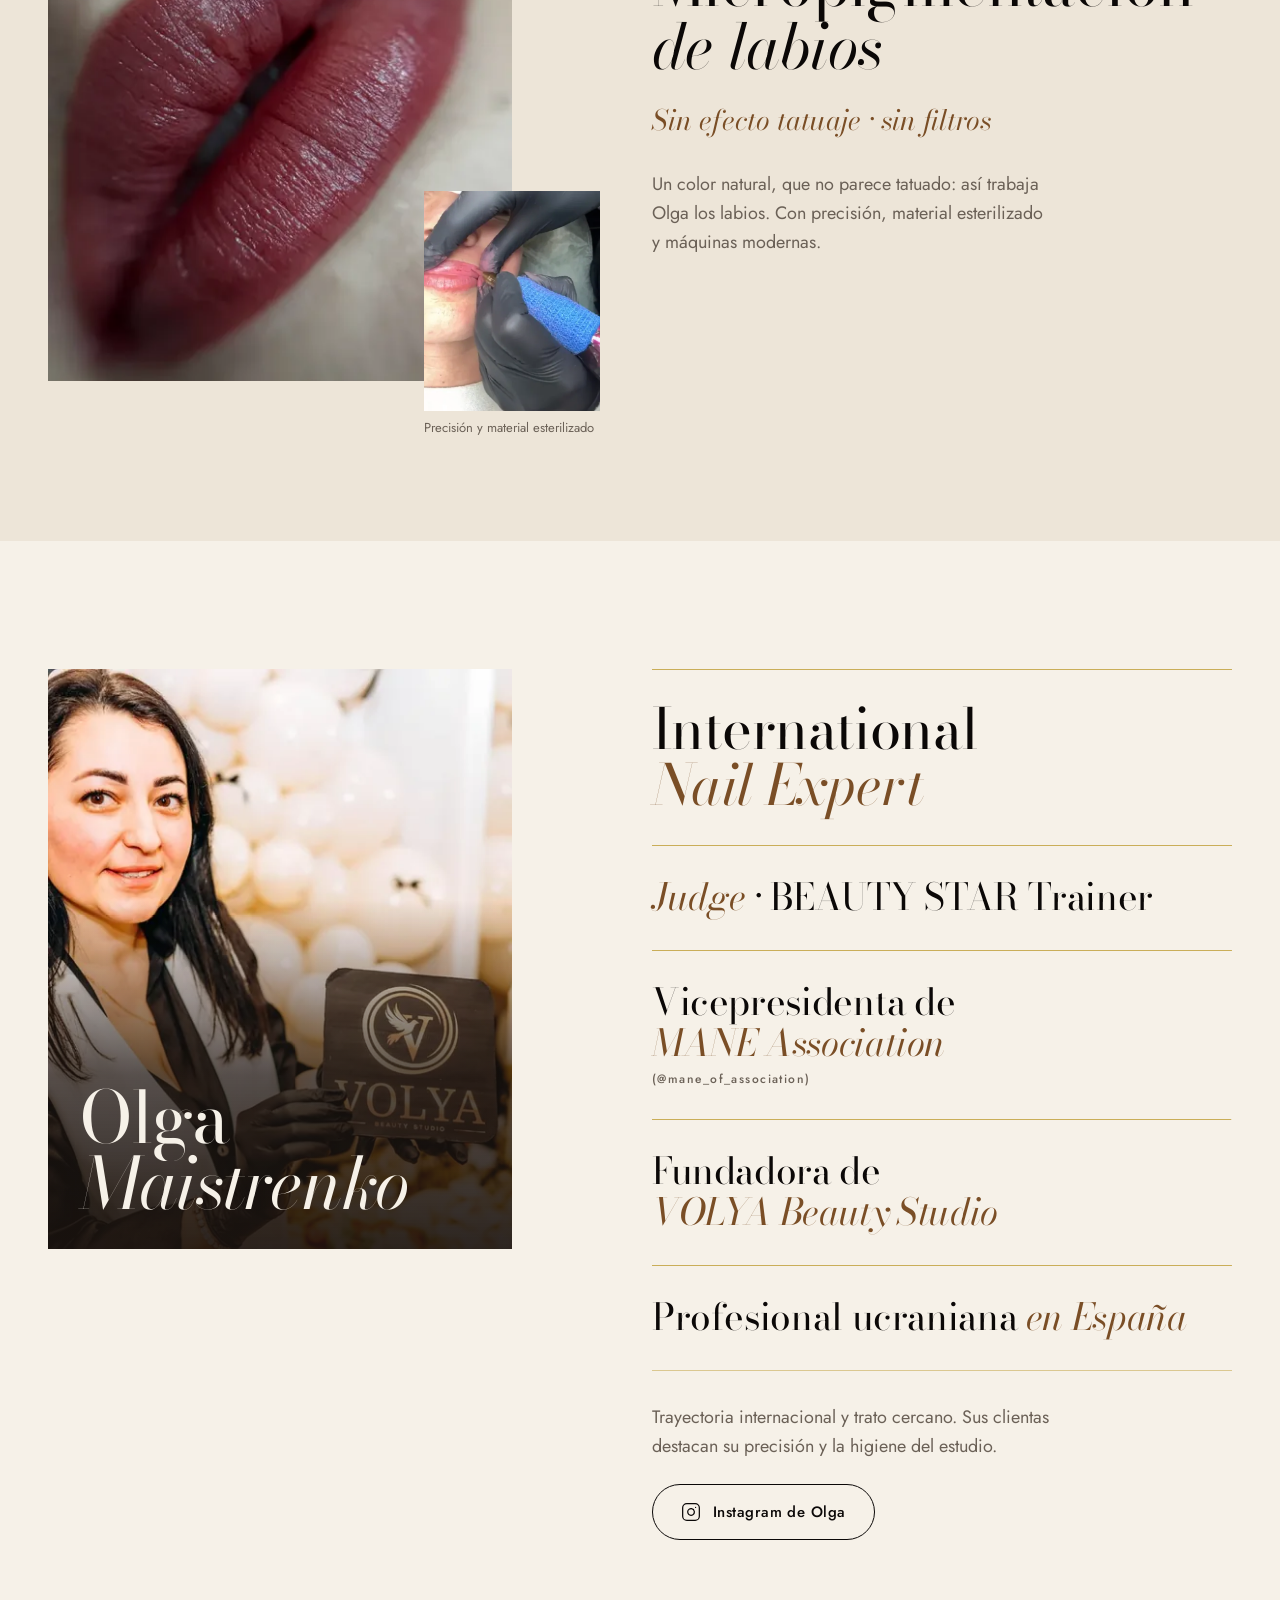
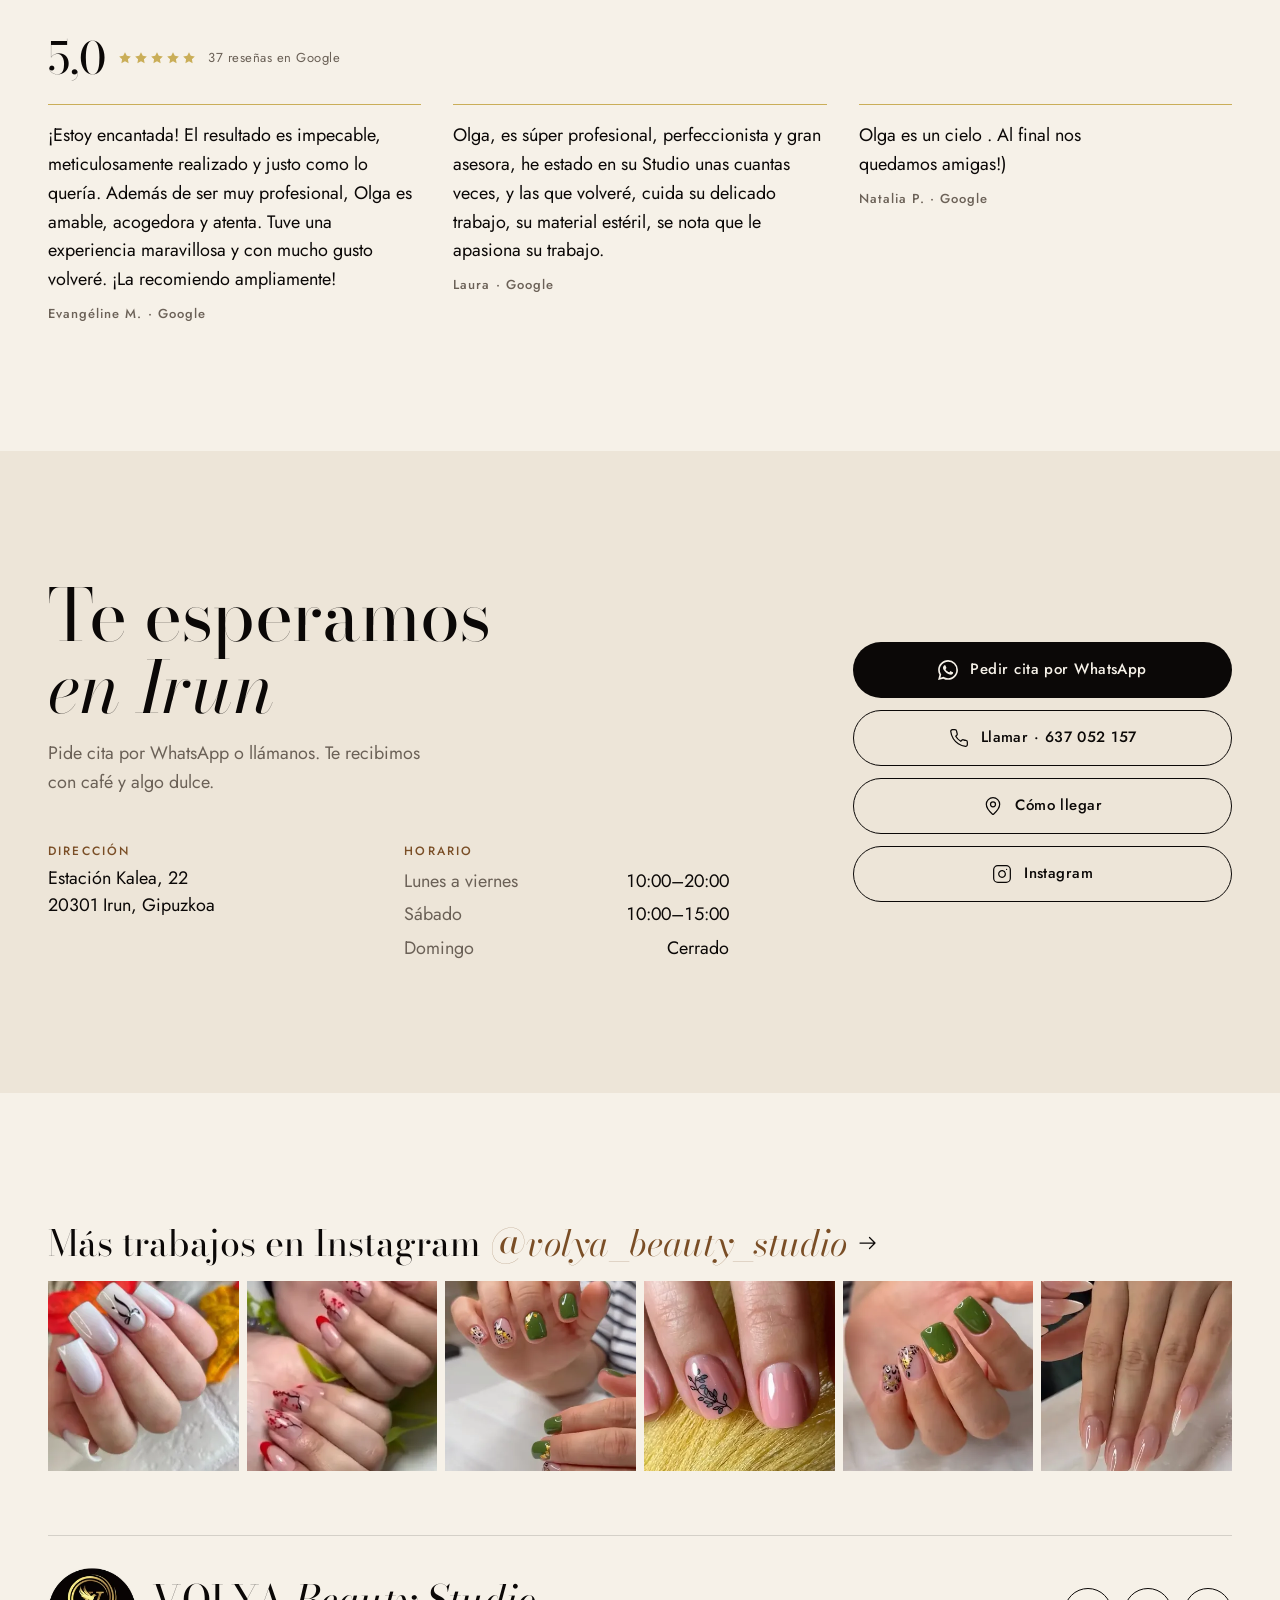
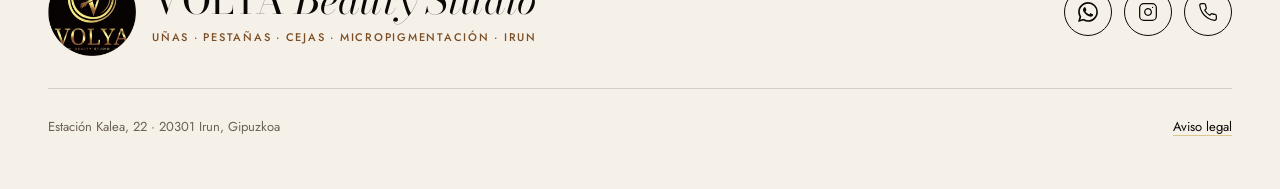
==== commit da0241ac: "Olga: retrato a sangre con su nombre y méritos como frases grandes - Retrato olga-2 más amplio (con " ====
--- a/index.html
+++ b/index.html
@@ -320,25 +320,41 @@
     <!-- OLGA Y RESEÑAS -->
     <section class="olga" id="olga" aria-labelledby="olga-title">
       <div class="container olga__grid">
-        <h2 class="section-title olga__title" id="olga-title" data-split>Olga <em>Maistrenko</em></h2>
-
-        <figure class="olga__photo">
-          <div class="media" data-focus data-media-reveal>
-            <img class="media__lqip" alt="" aria-hidden="true" src="[data-uri]">
-            <img class="media__img" src="img/olga-2-3x4-396.webp" width="396" height="528" loading="lazy"
-                 alt="Olga Maistrenko, fundadora de VOLYA Beauty Studio">
-          </div>
-        </figure>
-
-        <ul class="olga__creds creds" role="list" aria-label="Reconocimientos">
-          <li class="cred cred--lead" data-reveal><svg aria-hidden="true"><use href="#i-star"/></svg><span>International Nail Expert</span></li>
-          <li class="cred" data-reveal><svg aria-hidden="true"><use href="#i-star"/></svg><span>Judge · BEAUTY STAR Trainer</span></li>
-          <li class="cred" data-reveal><svg aria-hidden="true"><use href="#i-star"/></svg><span>Vicepresidenta de MANE Association <small>(@mane_of_association)</small></span></li>
-          <li class="cred" data-reveal><svg aria-hidden="true"><use href="#i-star"/></svg><span>Fundadora de VOLYA Beauty Studio</span></li>
-          <li class="cred" data-reveal><svg aria-hidden="true"><use href="#i-star"/></svg><span>Profesional ucraniana en España</span></li>
-        </ul>
-
-        <div class="olga__body">
+        <div class="olga__portrait">
+          <div class="media olga__photo" data-focus data-media-reveal>
+            <img class="media__lqip" alt="" aria-hidden="true" src="[data-uri]">
+            <img class="media__img" src="img/olga-2-4x5-680.webp"
+                 srcset="img/olga-2-4x5-480.webp 480w, img/olga-2-4x5-680.webp 680w"
+                 sizes="(min-width: 1024px) 36vw, 100vw" width="680" height="850" loading="lazy"
+                 alt="Olga Maistrenko con el cartel de VOLYA Beauty Studio">
+          </div>
+          <h2 class="olga__name" id="olga-title" data-split>Olga <em>Maistrenko</em></h2>
+        </div>
+
+        <div class="olga__content">
+          <ul class="merits" role="list" aria-label="Reconocimientos">
+          <li class="merit merit--lead" data-merit>
+            <span class="merit__rule" aria-hidden="true"></span>
+            <p class="merit__text">International <em>Nail Expert</em></p>
+          </li>
+          <li class="merit" data-merit>
+            <span class="merit__rule" aria-hidden="true"></span>
+            <p class="merit__text"><em>Judge</em> · BEAUTY STAR Trainer</p>
+          </li>
+          <li class="merit" data-merit>
+            <span class="merit__rule" aria-hidden="true"></span>
+            <p class="merit__text">Vicepresidenta de <em>MANE Association</em> <small>(@mane_of_association)</small></p>
+          </li>
+          <li class="merit" data-merit>
+            <span class="merit__rule" aria-hidden="true"></span>
+            <p class="merit__text">Fundadora de <em>VOLYA Beauty Studio</em></p>
+          </li>
+          <li class="merit" data-merit>
+            <span class="merit__rule" aria-hidden="true"></span>
+            <p class="merit__text">Profesional ucraniana <em>en España</em></p>
+          </li>
+          </ul>
+
           <p class="olga__intro" data-reveal>Trayectoria internacional y trato cercano. Sus clientas destacan su precisión y la higiene del estudio.</p>
           <a class="btn btn--line olga__ig" data-reveal href="https://www.instagram.com/maistrenko_olga_beauty/" target="_blank" rel="noopener">
             <svg aria-hidden="true"><use href="#i-instagram"/></svg> Instagram de Olga
--- a/css/styles.css
+++ b/css/styles.css
@@ -648,65 +648,71 @@
 /* ==========================================================================
    Olga y reseñas
    ========================================================================== */
-.olga { padding-block: var(--s-7); }
-
-.olga__grid {
-  display: grid;
-  grid-template-columns: minmax(0, 1fr);
-  grid-template-areas:
-    "title"
-    "photo"
-    "creds"
-    "body";
-  column-gap: var(--s-5);
-  row-gap: var(--s-4);
-  align-items: start;
-}
-.olga__title { grid-area: title; }
-.olga__photo { grid-area: photo; width: 78%; }
-.olga__photo .media { aspect-ratio: 3 / 4; }
-.olga__body { grid-area: body; }
-
-.olga__creds {
-  grid-area: creds;
+/* Retrato a sangre con el nombre superpuesto; méritos como frases grandes */
+.olga { padding-bottom: var(--s-8); }
+
+.olga__portrait {
+  position: relative;
+  margin-inline: calc(-1 * var(--gutter));
+}
+.olga__photo { aspect-ratio: 4 / 5; }
+.olga__portrait::after {
+  content: "";
+  position: absolute;
+  inset: 0;
+  background: linear-gradient(to top,
+    rgb(var(--veil) / 0.92) 0%,
+    rgb(var(--veil) / 0.72) 30%,
+    rgb(var(--veil) / 0) 60%);
+  pointer-events: none;
+}
+.olga__name {
+  position: absolute;
+  z-index: 1;
+  left: var(--gutter);
+  right: var(--gutter);
+  bottom: var(--s-6);
+  font: 400 clamp(3.25rem, 15vw, 6rem) / 0.92 var(--font-display);
+  letter-spacing: -0.02em;
+  color: var(--ivory);
+}
+.olga__name em { display: block; font-style: italic; }
+
+.merits {
   list-style: none;
-  display: grid;
-  grid-template-columns: minmax(0, 1fr);
-  gap: var(--s-2);
-  margin: 0;
+  margin: var(--s-7) 0 0;
   padding: 0;
-}
-.cred {
-  display: flex;
-  align-items: flex-start;
-  gap: var(--s-3);
-  padding: var(--s-3) var(--s-4);
-  background: var(--sand);
-  border-top: 1px solid var(--gold);
-  font: 400 0.9375rem / 1.3 var(--font-display);
-  overflow-wrap: anywhere;
-}
-.cred svg {
-  flex: none;
-  width: 0.75rem;
-  height: 0.75rem;
-  margin-top: 0.3em;
-  fill: var(--gold);
-}
-.cred small {
+  border-bottom: 1px solid var(--line-gold);
+}
+.merit {
+  position: relative;
+  padding-block: var(--s-5);
+}
+.merit__rule {
+  position: absolute;
+  left: 0;
+  right: 0;
+  top: 0;
+  height: 1px;
+  background: var(--gold);
+  transform-origin: left center;
+}
+.merit__text {
+  font: 400 clamp(1.75rem, 7.4vw, 2.5rem) / 1.1 var(--font-display);
+  letter-spacing: -0.01em;
+  text-wrap: balance;
+}
+.merit__text em { font-style: italic; color: var(--bronze); }
+.merit__text small {
   display: block;
-  margin-top: 0.15rem;
-  font: 400 0.75rem / 1.3 var(--font-text);
+  margin-top: var(--s-2);
+  font: 500 0.75rem / 1.3 var(--font-text);
+  letter-spacing: 0.12em;
   color: var(--stone);
 }
-.cred--lead {
-  grid-column: 1 / -1;
-  padding-block: var(--s-4);
-  font-size: 1.25rem;
-  font-style: italic;
-}
-
-.olga__intro { max-width: 40ch; color: var(--stone); }
+.merit--lead .merit__text { font-size: clamp(2.25rem, 10.5vw, 3.75rem); line-height: 1; }
+
+.olga__intro { margin-top: var(--s-6); max-width: 40ch; color: var(--stone); }
 .olga__ig { margin-top: var(--s-5); }
 
 .reviews { margin-top: var(--s-6); }
@@ -1021,15 +1027,22 @@
 
   .feature__body .btn { width: auto; }
 
+  .olga { padding-top: var(--s-9); }
   .olga__grid {
+    display: grid;
     grid-template-columns: minmax(0, 1fr) minmax(0, 1fr);
-    grid-template-areas:
-      "title title"
-      "photo creds"
-      "body body";
     column-gap: var(--s-6);
-  }
-  .olga__photo { width: auto; }
+    align-items: start;
+  }
+  .olga__portrait {
+    margin-inline: 0;
+    position: sticky;
+    top: calc(var(--header-h) + var(--s-5));
+  }
+  .olga__name { left: var(--s-5); right: var(--s-5); bottom: var(--s-5); font-size: 3.5rem; }
+  .merits { margin-top: 0; }
+  .merit__text { font-size: 1.75rem; }
+  .merit--lead .merit__text { font-size: 2.5rem; }
 
   .review { flex-basis: 60%; }
 
@@ -1162,20 +1175,26 @@
   .feature__claim { margin-top: var(--s-5); }
   .feature__title { font-size: clamp(2.75rem, 4.9vw, 4.25rem); }
 
-  /* Olga: retrato a la izquierda; nombre, reconocimientos y texto a la derecha */
-  .olga { padding-block: var(--s-10) var(--s-10); }
+  /* Olga: retrato fijo a la izquierda mientras pasan sus méritos a la derecha */
+  .olga { padding-block: var(--s-10); }
   .olga__grid {
+    display: grid;
     grid-template-columns: repeat(12, minmax(0, 1fr));
-    grid-template-areas: none;
     column-gap: var(--s-5);
-    row-gap: var(--s-6);
-  }
-  .olga__photo { grid-column: 1 / 5; grid-row: 1 / span 3; max-width: 20rem; }
-  .olga__title { grid-column: 6 / 13; grid-row: 1; align-self: end; }
-  .olga__creds { grid-column: 6 / 12; grid-row: 2; grid-template-columns: repeat(2, minmax(0, 1fr)); }
-  .cred { font-size: 1.0625rem; padding: var(--s-4) var(--s-5); }
-  .cred--lead { font-size: 1.5rem; }
-  .olga__body { grid-column: 6 / 11; grid-row: 3; }
+    align-items: start;
+  }
+  .olga__portrait {
+    grid-column: 1 / 6;
+    position: sticky;
+    top: calc(var(--header-h) + var(--s-5));
+    max-width: 29rem;
+  }
+  .olga__name { left: var(--s-6); right: var(--s-6); bottom: var(--s-6); font-size: clamp(3.5rem, 5.6vw, 5.25rem); }
+  .olga__content { grid-column: 7 / 13; }
+  .merits { margin-top: 0; }
+  .merit { padding-block: var(--s-6); }
+  .merit__text { font-size: clamp(2rem, 2.9vw, 2.75rem); }
+  .merit--lead .merit__text { font-size: clamp(2.75rem, 4.4vw, 4.25rem); }
 
   .reviews { margin-top: var(--s-9); }
   .reviews__list {
@@ -1217,6 +1236,8 @@
 .motion [data-hero-title] { opacity: 0; }
 .motion [data-focus] .media__img { opacity: 0; }
 .motion [data-media-reveal] { clip-path: inset(100% 0 0 0); }
+.motion .merit__rule { transform: scaleX(0); }
+.motion .merit__text { opacity: 0; }
 
 /* Holgura de las máscaras de SplitText para no recortar cursivas ni comas */
 .split-line-mask {
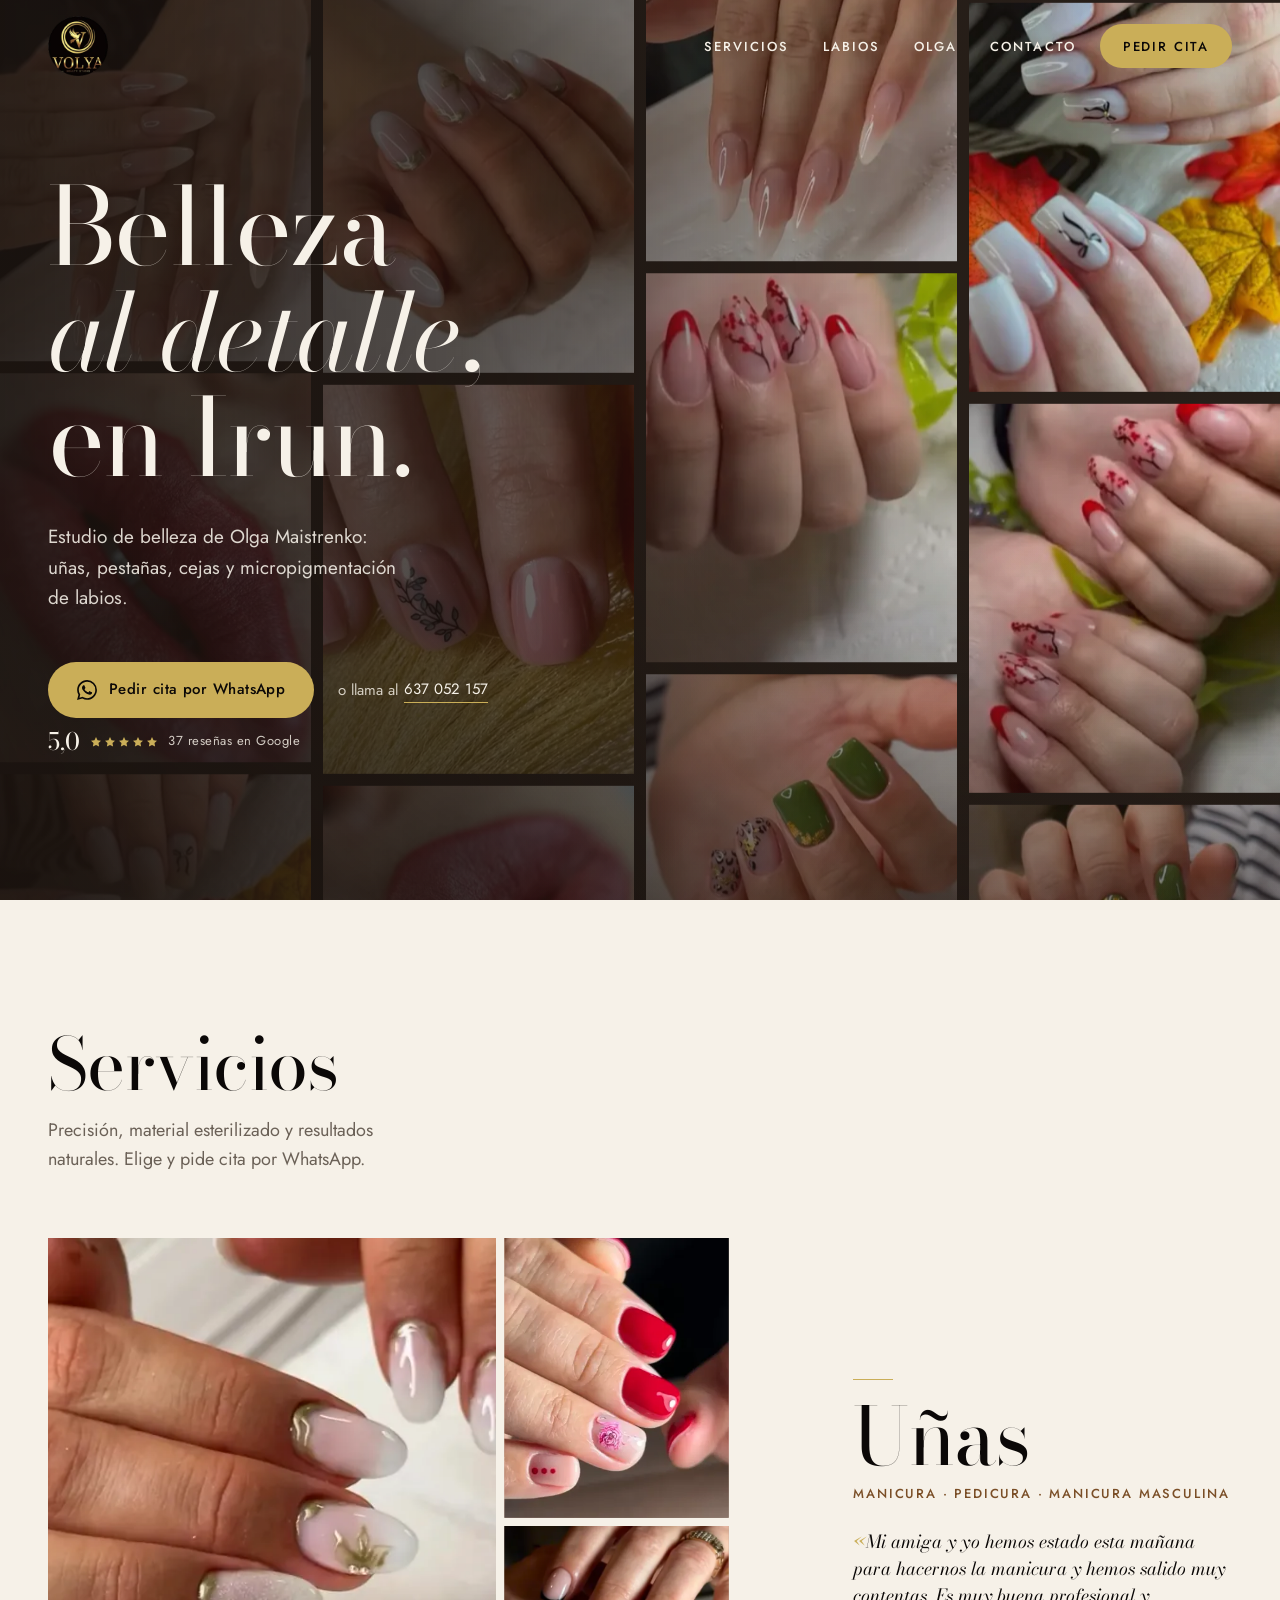
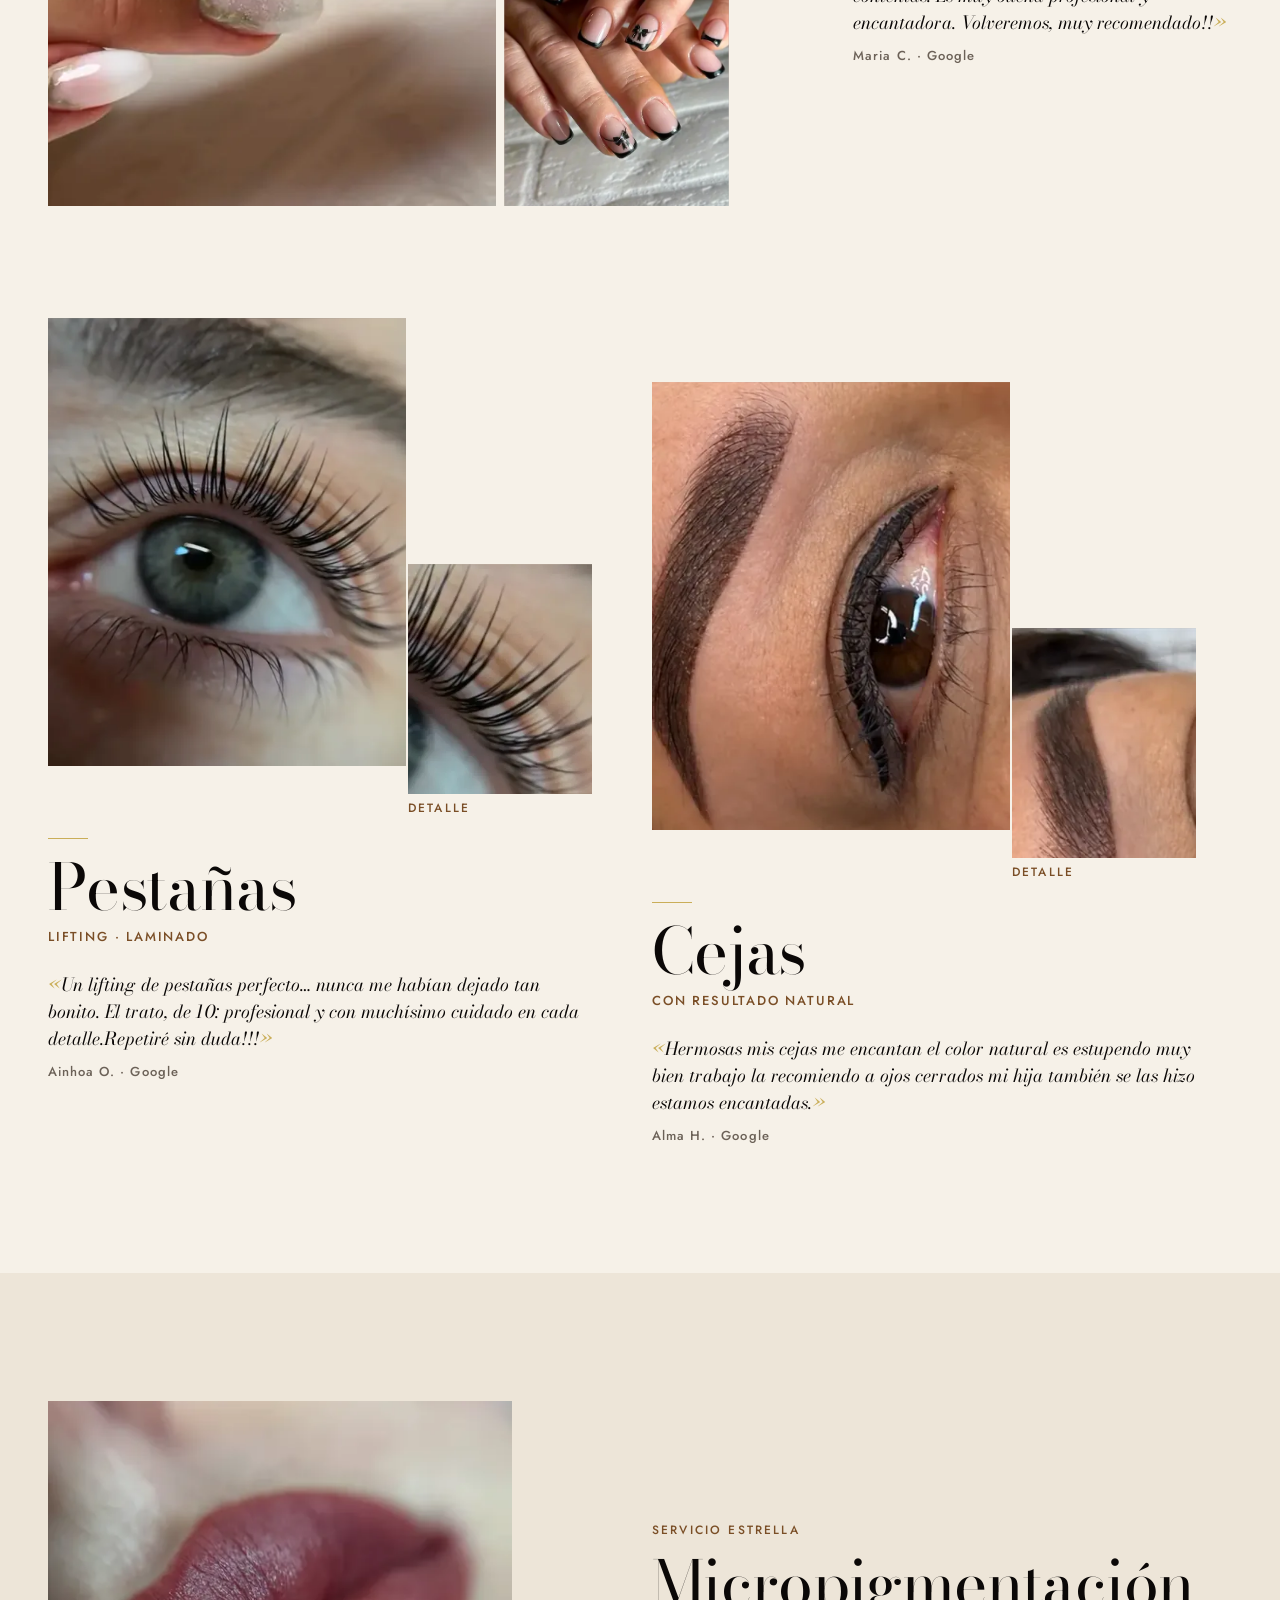
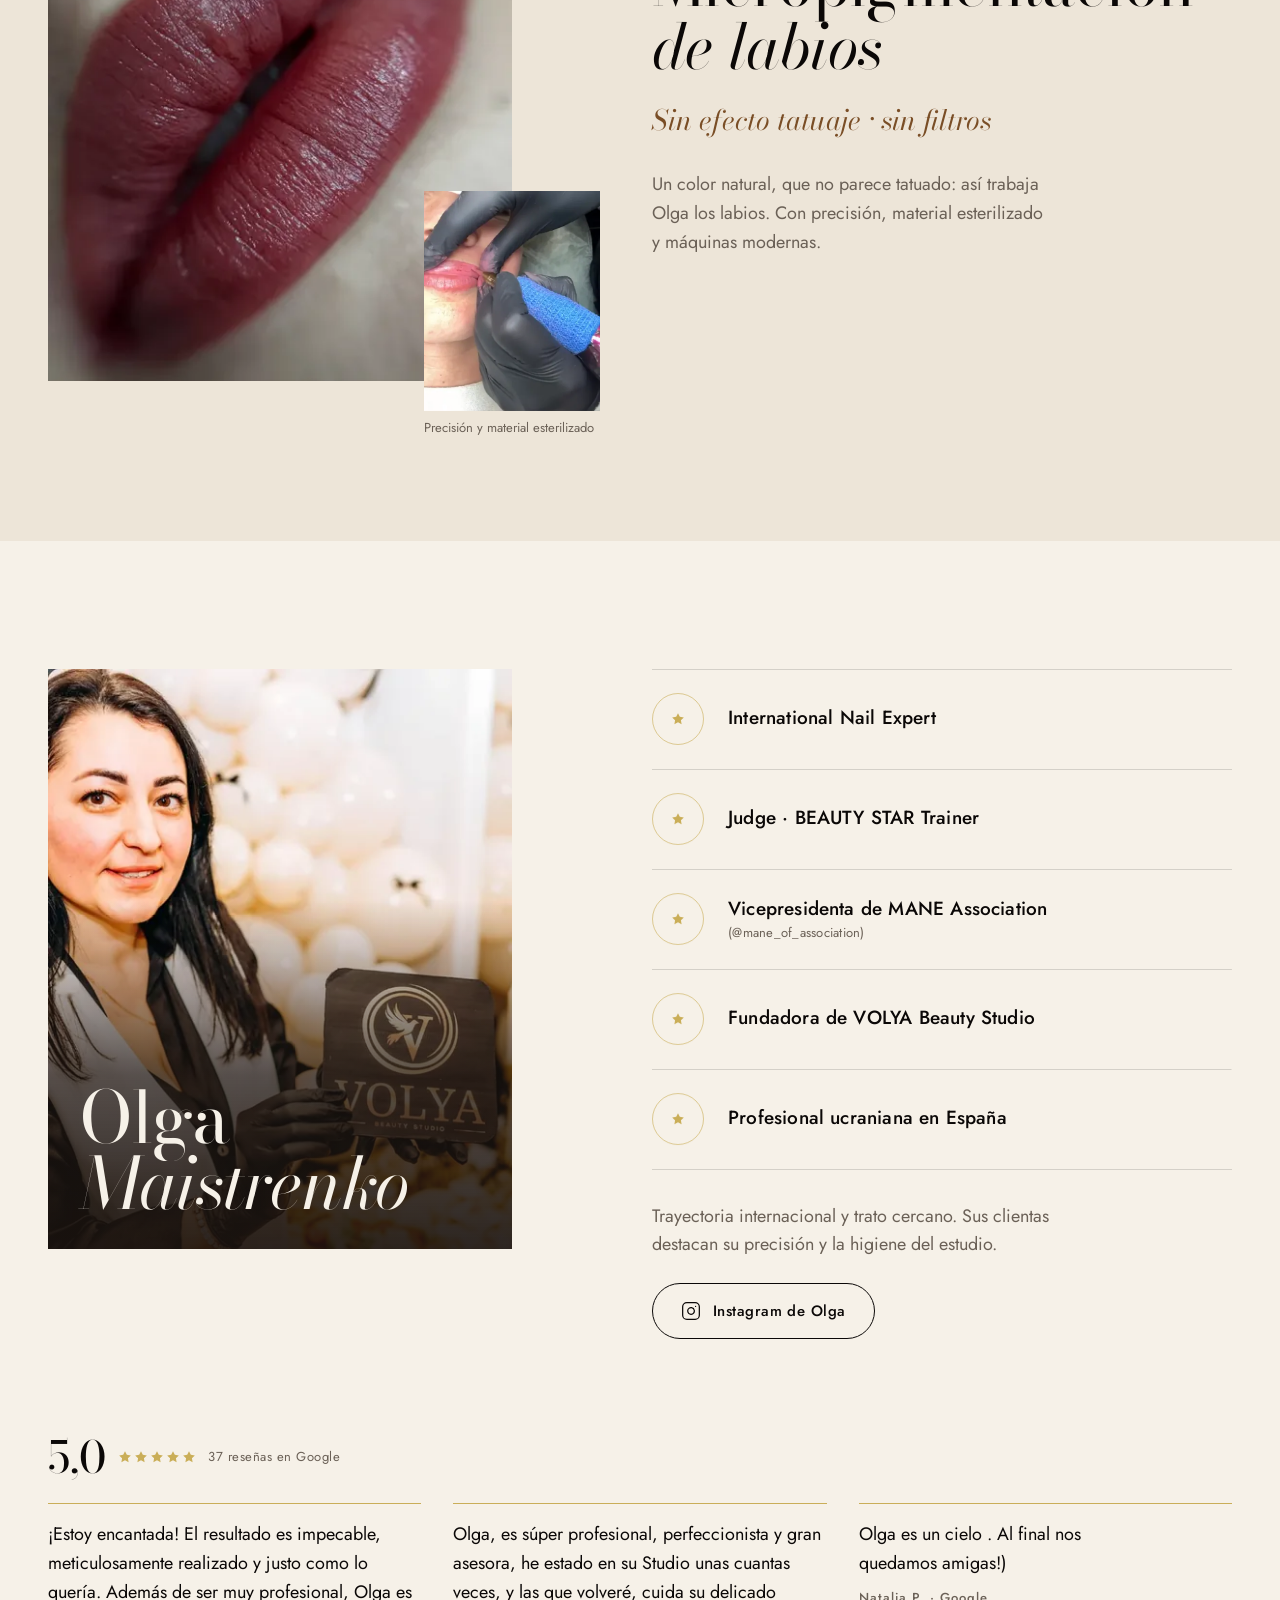
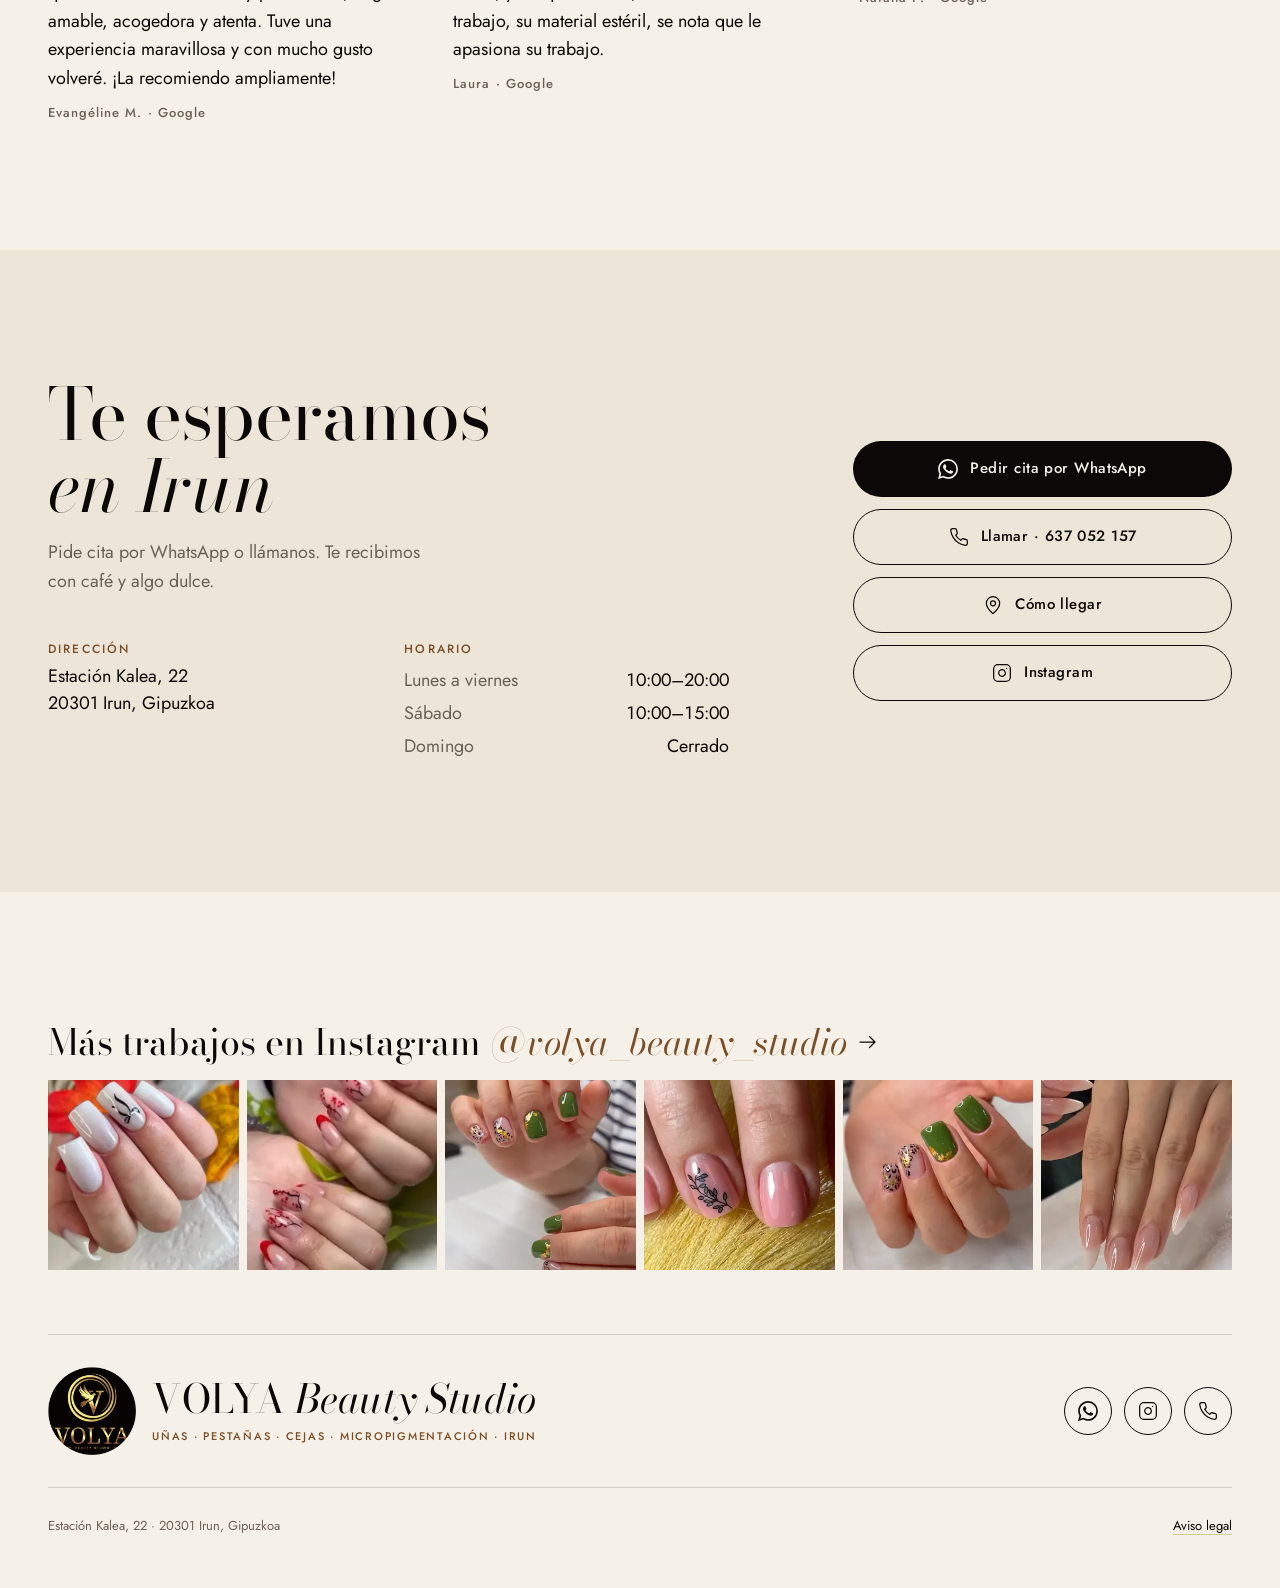
==== commit c08e645b: "Olga: méritos como lista limpia con icono Texto en Jost medio sin mezclar cursiva, estrella dorada e" ====
--- a/index.html
+++ b/index.html
@@ -333,25 +333,30 @@
 
         <div class="olga__content">
           <ul class="merits" role="list" aria-label="Reconocimientos">
-          <li class="merit merit--lead" data-merit>
-            <span class="merit__rule" aria-hidden="true"></span>
-            <p class="merit__text">International <em>Nail Expert</em></p>
-          </li>
           <li class="merit" data-merit>
             <span class="merit__rule" aria-hidden="true"></span>
-            <p class="merit__text"><em>Judge</em> · BEAUTY STAR Trainer</p>
+            <span class="merit__icon" aria-hidden="true"><svg><use href="#i-star"/></svg></span>
+            <p class="merit__text">International Nail Expert</p>
           </li>
           <li class="merit" data-merit>
             <span class="merit__rule" aria-hidden="true"></span>
-            <p class="merit__text">Vicepresidenta de <em>MANE Association</em> <small>(@mane_of_association)</small></p>
+            <span class="merit__icon" aria-hidden="true"><svg><use href="#i-star"/></svg></span>
+            <p class="merit__text">Judge · BEAUTY STAR Trainer</p>
           </li>
           <li class="merit" data-merit>
             <span class="merit__rule" aria-hidden="true"></span>
-            <p class="merit__text">Fundadora de <em>VOLYA Beauty Studio</em></p>
+            <span class="merit__icon" aria-hidden="true"><svg><use href="#i-star"/></svg></span>
+            <p class="merit__text">Vicepresidenta de MANE Association <small>(@mane_of_association)</small></p>
           </li>
           <li class="merit" data-merit>
             <span class="merit__rule" aria-hidden="true"></span>
-            <p class="merit__text">Profesional ucraniana <em>en España</em></p>
+            <span class="merit__icon" aria-hidden="true"><svg><use href="#i-star"/></svg></span>
+            <p class="merit__text">Fundadora de VOLYA Beauty Studio</p>
+          </li>
+          <li class="merit" data-merit>
+            <span class="merit__rule" aria-hidden="true"></span>
+            <span class="merit__icon" aria-hidden="true"><svg><use href="#i-star"/></svg></span>
+            <p class="merit__text">Profesional ucraniana en España</p>
           </li>
           </ul>
 
--- a/css/styles.css
+++ b/css/styles.css
@@ -682,11 +682,15 @@
   list-style: none;
   margin: var(--s-7) 0 0;
   padding: 0;
-  border-bottom: 1px solid var(--line-gold);
+  border-bottom: 1px solid var(--line);
 }
 .merit {
   position: relative;
-  padding-block: var(--s-5);
+  display: grid;
+  grid-template-columns: 2.75rem minmax(0, 1fr);
+  column-gap: var(--s-4);
+  align-items: center;
+  padding-block: var(--s-4);
 }
 .merit__rule {
   position: absolute;
@@ -694,23 +698,30 @@
   right: 0;
   top: 0;
   height: 1px;
-  background: var(--gold);
+  background: var(--line);
   transform-origin: left center;
 }
+.merit__icon {
+  display: grid;
+  place-items: center;
+  width: 2.75rem;
+  height: 2.75rem;
+  border: 1px solid var(--line-gold);
+  border-radius: 50%;
+}
+.merit__icon svg { width: 0.875rem; height: 0.875rem; fill: var(--gold); }
 .merit__text {
-  font: 400 clamp(1.75rem, 7.4vw, 2.5rem) / 1.1 var(--font-display);
-  letter-spacing: -0.01em;
-  text-wrap: balance;
-}
-.merit__text em { font-style: italic; color: var(--bronze); }
+  font: 500 1.0625rem / 1.4 var(--font-text);
+  letter-spacing: 0.01em;
+  color: var(--ink);
+}
 .merit__text small {
   display: block;
-  margin-top: var(--s-2);
-  font: 500 0.75rem / 1.3 var(--font-text);
-  letter-spacing: 0.12em;
+  margin-top: 0.15rem;
+  font: 400 0.8125rem / 1.3 var(--font-text);
+  letter-spacing: 0.02em;
   color: var(--stone);
 }
-.merit--lead .merit__text { font-size: clamp(2.25rem, 10.5vw, 3.75rem); line-height: 1; }
 
 .olga__intro { margin-top: var(--s-6); max-width: 40ch; color: var(--stone); }
 .olga__ig { margin-top: var(--s-5); }
@@ -1041,8 +1052,6 @@
   }
   .olga__name { left: var(--s-5); right: var(--s-5); bottom: var(--s-5); font-size: 3.5rem; }
   .merits { margin-top: 0; }
-  .merit__text { font-size: 1.75rem; }
-  .merit--lead .merit__text { font-size: 2.5rem; }
 
   .review { flex-basis: 60%; }
 
@@ -1192,9 +1201,9 @@
   .olga__name { left: var(--s-6); right: var(--s-6); bottom: var(--s-6); font-size: clamp(3.5rem, 5.6vw, 5.25rem); }
   .olga__content { grid-column: 7 / 13; }
   .merits { margin-top: 0; }
-  .merit { padding-block: var(--s-6); }
-  .merit__text { font-size: clamp(2rem, 2.9vw, 2.75rem); }
-  .merit--lead .merit__text { font-size: clamp(2.75rem, 4.4vw, 4.25rem); }
+  .merit { padding-block: var(--s-5); grid-template-columns: 3.25rem minmax(0, 1fr); column-gap: var(--s-5); }
+  .merit__icon { width: 3.25rem; height: 3.25rem; }
+  .merit__text { font-size: 1.1875rem; }
 
   .reviews { margin-top: var(--s-9); }
   .reviews__list {
@@ -1237,6 +1246,7 @@
 .motion [data-focus] .media__img { opacity: 0; }
 .motion [data-media-reveal] { clip-path: inset(100% 0 0 0); }
 .motion .merit__rule { transform: scaleX(0); }
+.motion .merit__icon,
 .motion .merit__text { opacity: 0; }
 
 /* Holgura de las máscaras de SplitText para no recortar cursivas ni comas */
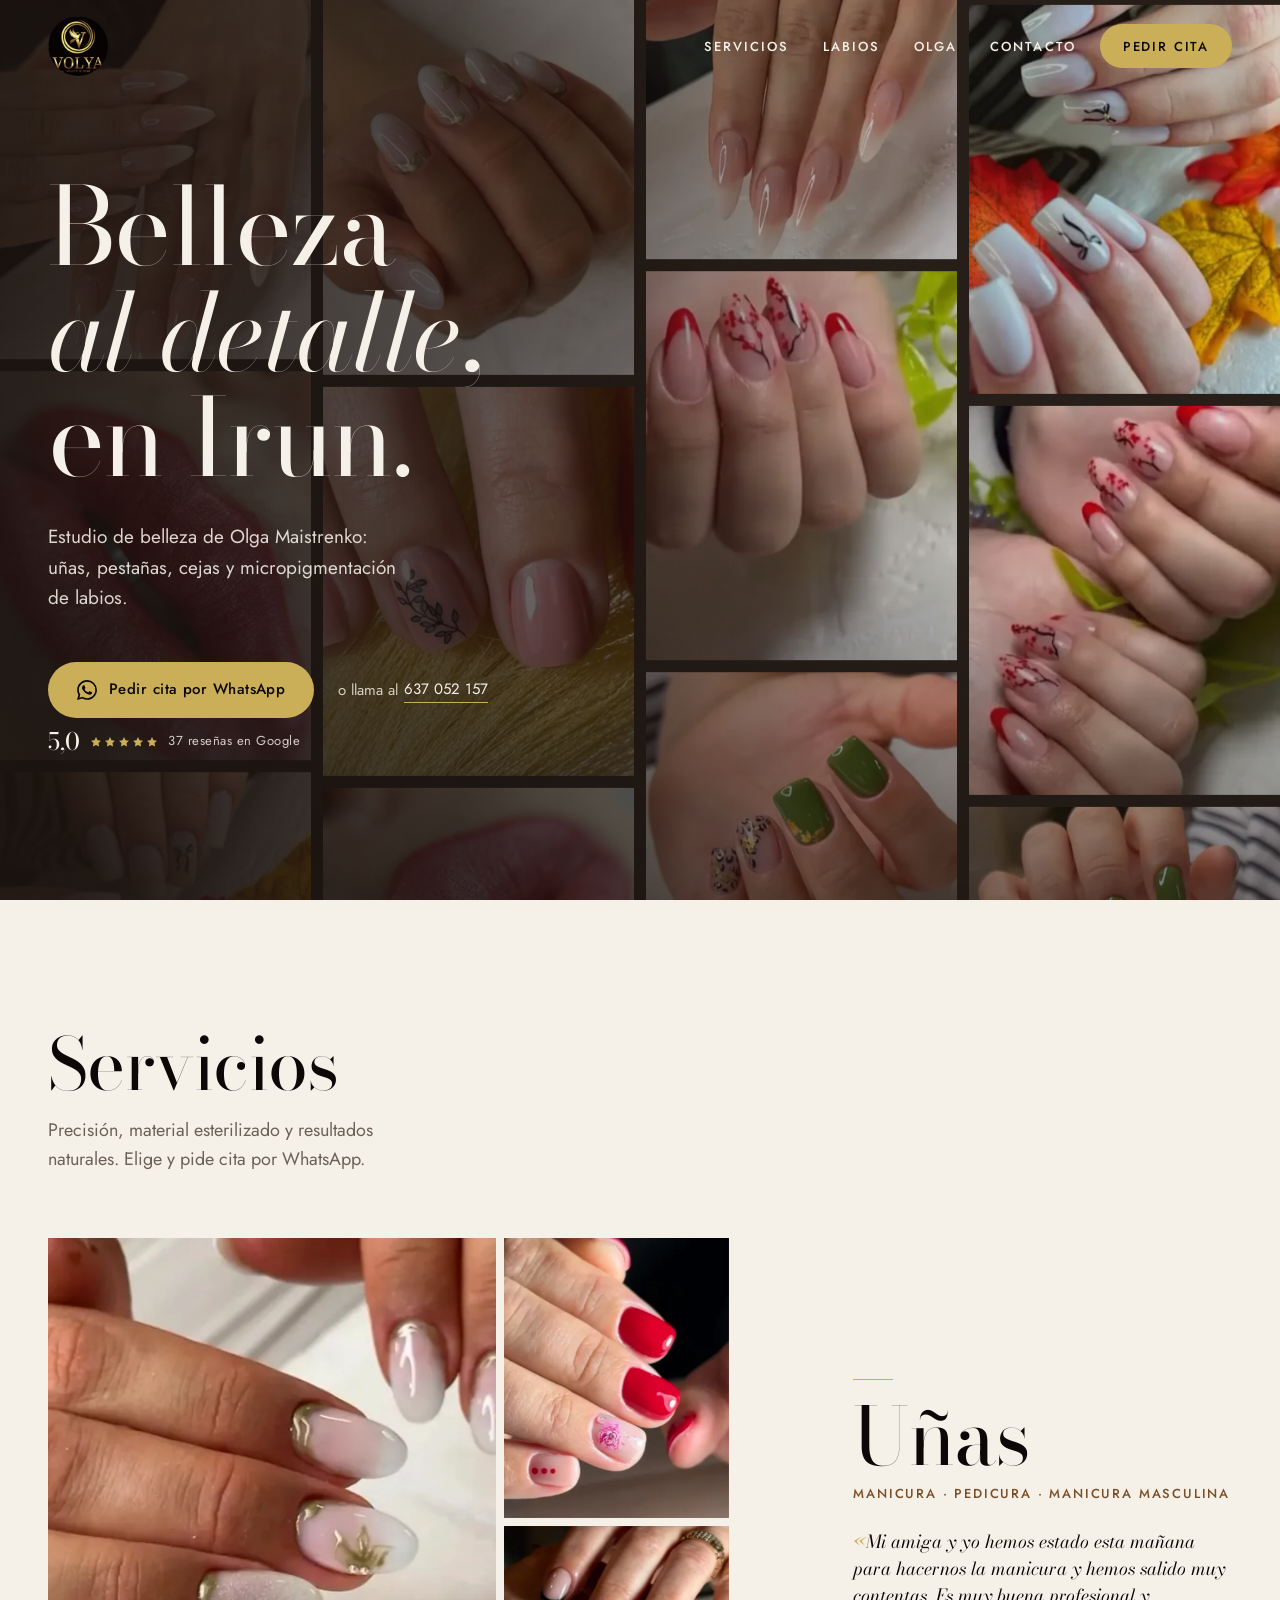
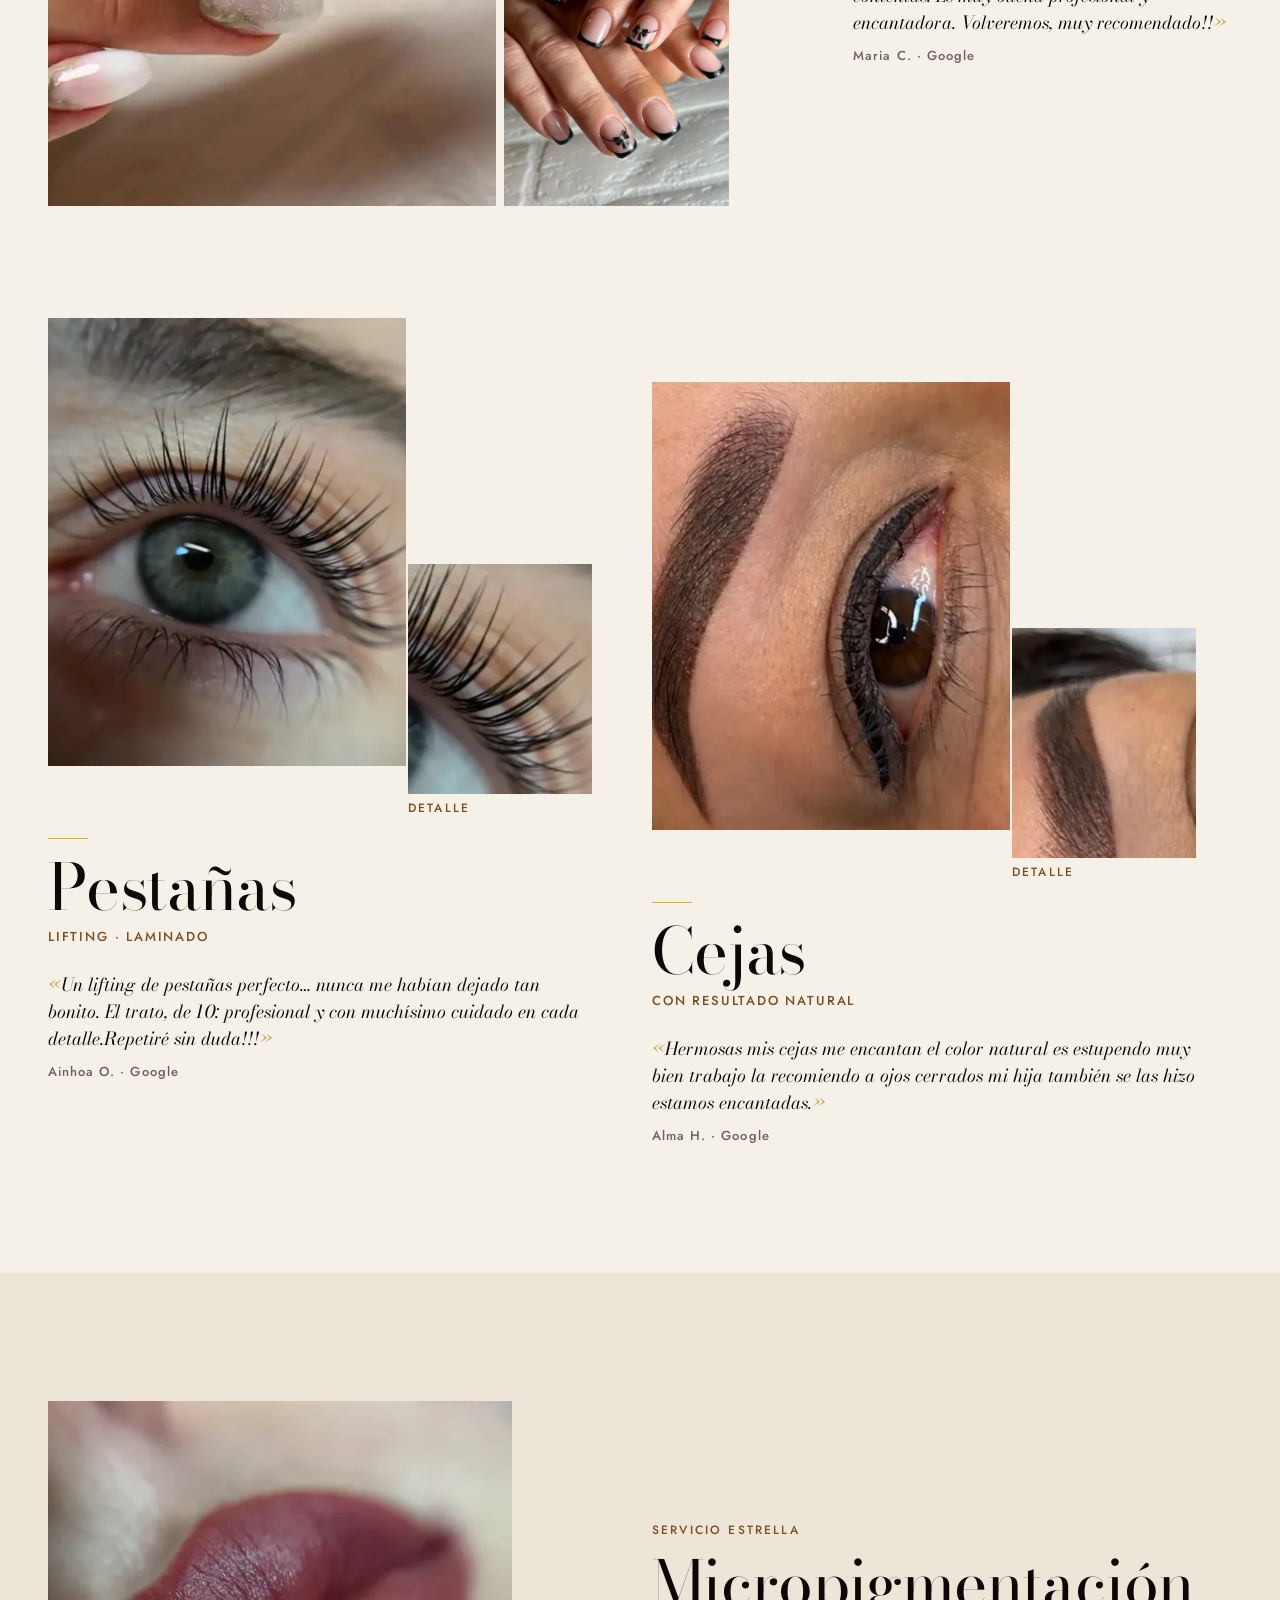
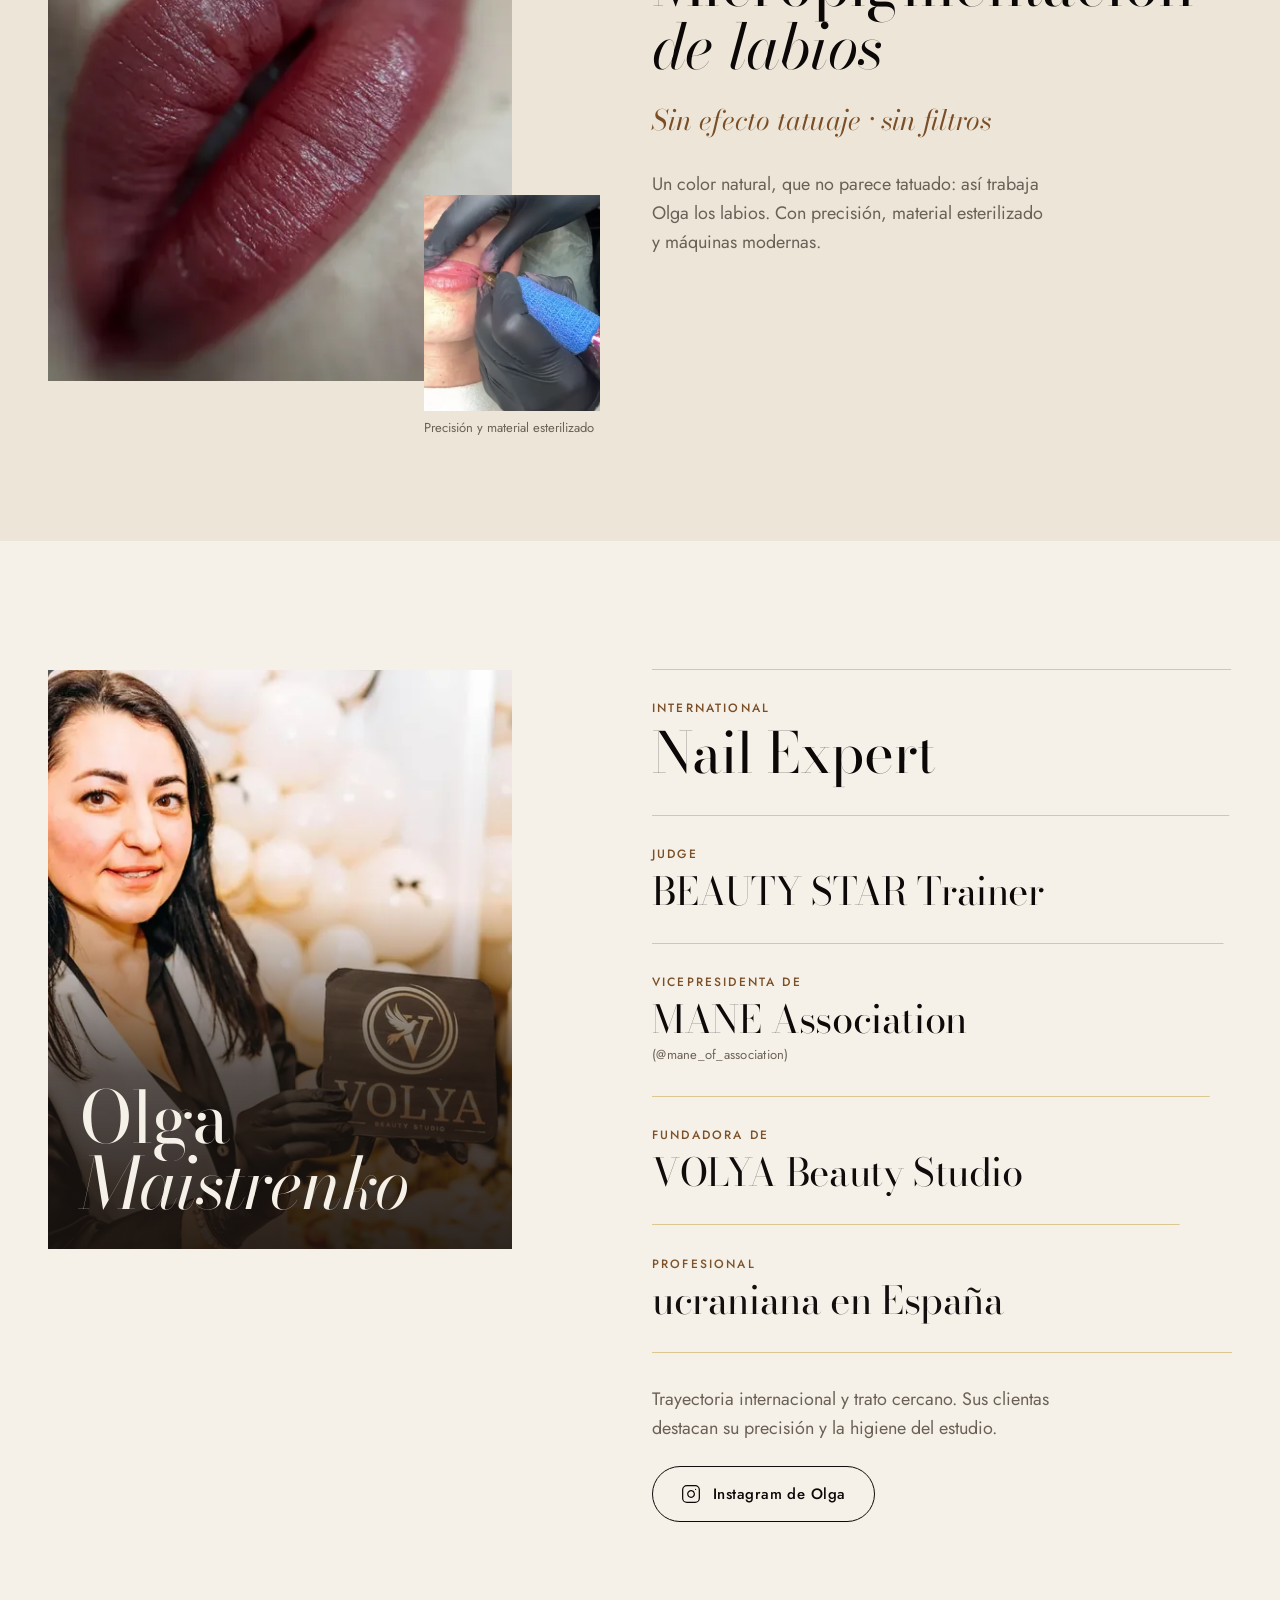
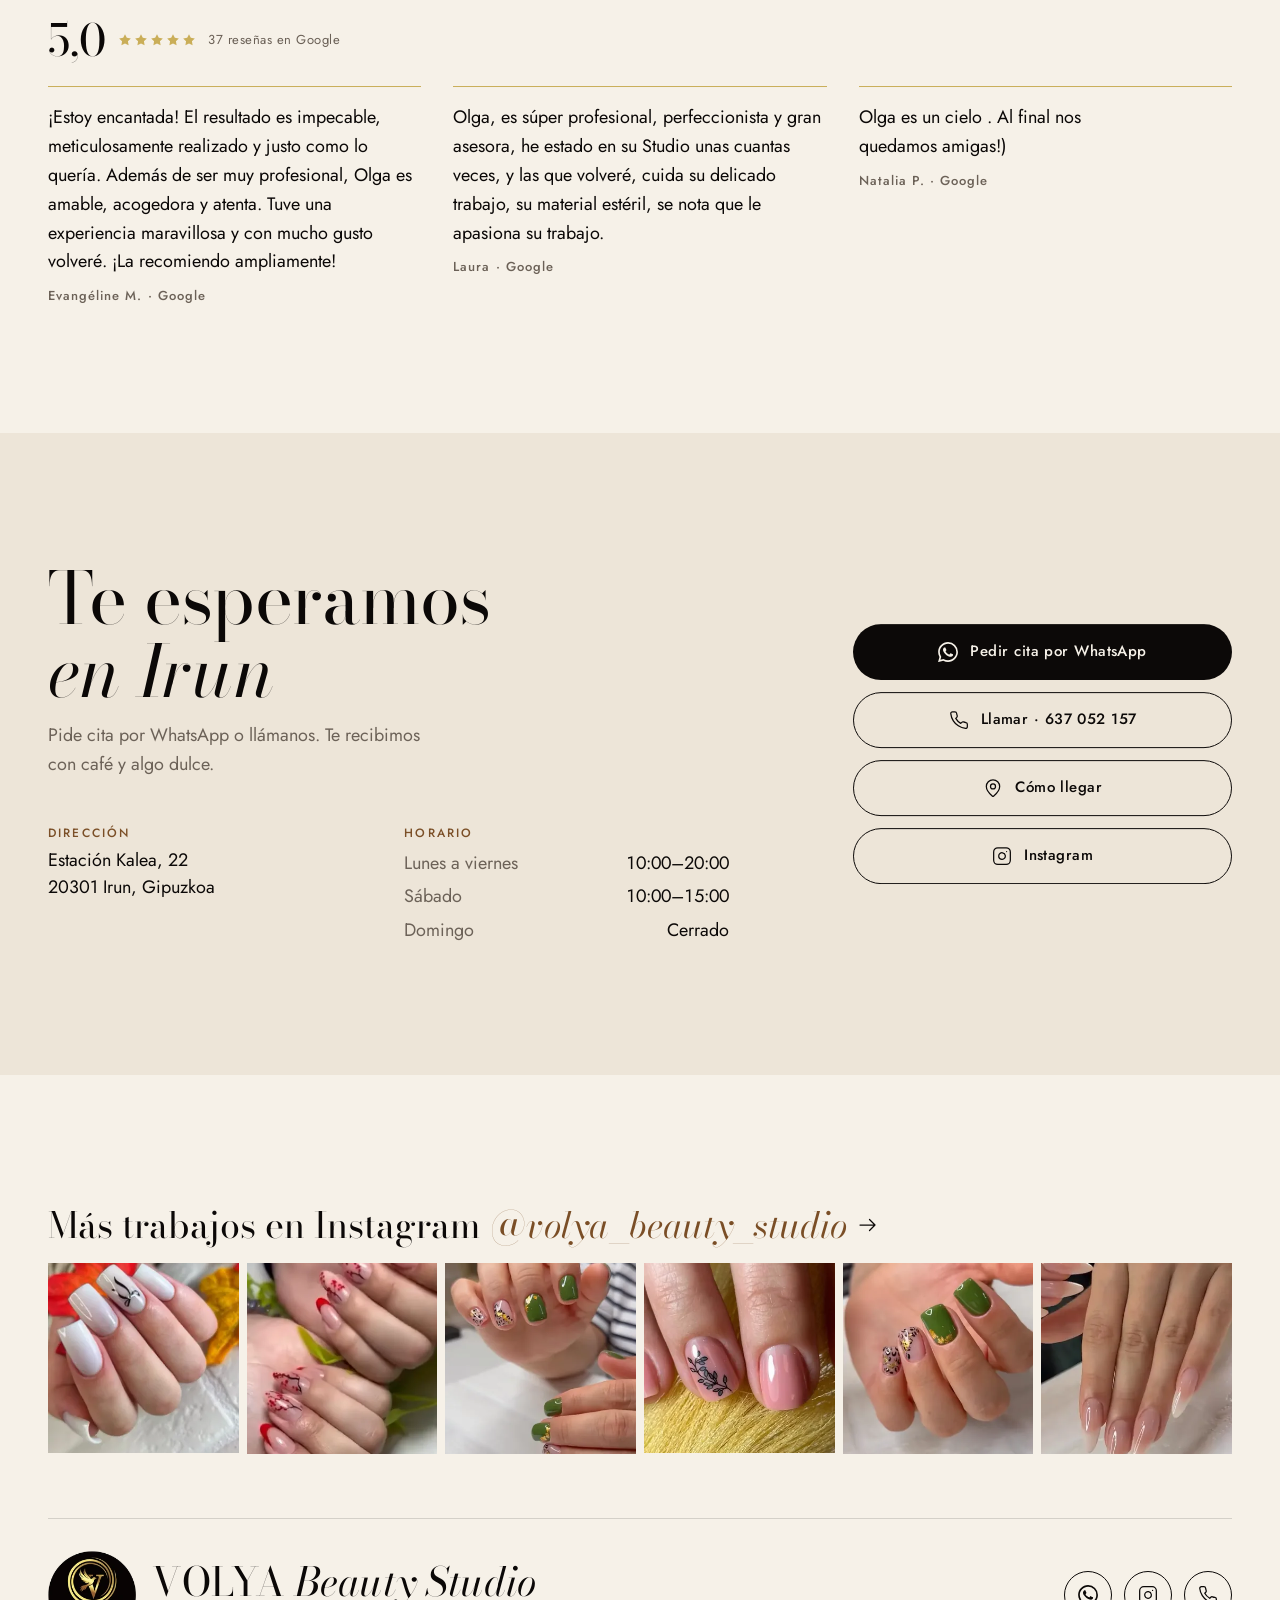
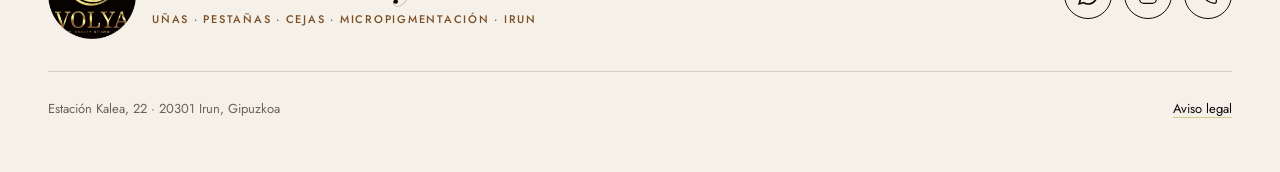
==== commit 07c0089e: "Olga: méritos con etiqueta pequeña y título grande Sustituye la lista con iconos: cada mérito se lee" ====
--- a/index.html
+++ b/index.html
@@ -333,30 +333,25 @@
 
         <div class="olga__content">
           <ul class="merits" role="list" aria-label="Reconocimientos">
+          <li class="merit merit--lead" data-merit>
+            <span class="merit__rule" aria-hidden="true"></span>
+            <p class="merit__text"><span class="merit__label">International</span> <span class="merit__title">Nail Expert</span></p>
+          </li>
           <li class="merit" data-merit>
             <span class="merit__rule" aria-hidden="true"></span>
-            <span class="merit__icon" aria-hidden="true"><svg><use href="#i-star"/></svg></span>
-            <p class="merit__text">International Nail Expert</p>
+            <p class="merit__text"><span class="merit__label">Judge<span class="sr-only"> ·</span></span> <span class="merit__title">BEAUTY STAR Trainer</span></p>
           </li>
           <li class="merit" data-merit>
             <span class="merit__rule" aria-hidden="true"></span>
-            <span class="merit__icon" aria-hidden="true"><svg><use href="#i-star"/></svg></span>
-            <p class="merit__text">Judge · BEAUTY STAR Trainer</p>
+            <p class="merit__text"><span class="merit__label">Vicepresidenta de</span> <span class="merit__title">MANE Association</span> <small>(@mane_of_association)</small></p>
           </li>
           <li class="merit" data-merit>
             <span class="merit__rule" aria-hidden="true"></span>
-            <span class="merit__icon" aria-hidden="true"><svg><use href="#i-star"/></svg></span>
-            <p class="merit__text">Vicepresidenta de MANE Association <small>(@mane_of_association)</small></p>
+            <p class="merit__text"><span class="merit__label">Fundadora de</span> <span class="merit__title">VOLYA Beauty Studio</span></p>
           </li>
           <li class="merit" data-merit>
             <span class="merit__rule" aria-hidden="true"></span>
-            <span class="merit__icon" aria-hidden="true"><svg><use href="#i-star"/></svg></span>
-            <p class="merit__text">Fundadora de VOLYA Beauty Studio</p>
-          </li>
-          <li class="merit" data-merit>
-            <span class="merit__rule" aria-hidden="true"></span>
-            <span class="merit__icon" aria-hidden="true"><svg><use href="#i-star"/></svg></span>
-            <p class="merit__text">Profesional ucraniana en España</p>
+            <p class="merit__text"><span class="merit__label">Profesional</span> <span class="merit__title">ucraniana en España</span></p>
           </li>
           </ul>
 
--- a/css/styles.css
+++ b/css/styles.css
@@ -682,15 +682,11 @@
   list-style: none;
   margin: var(--s-7) 0 0;
   padding: 0;
-  border-bottom: 1px solid var(--line);
+  border-bottom: 1px solid var(--line-gold);
 }
 .merit {
   position: relative;
-  display: grid;
-  grid-template-columns: 2.75rem minmax(0, 1fr);
-  column-gap: var(--s-4);
-  align-items: center;
-  padding-block: var(--s-4);
+  padding-block: var(--s-5);
 }
 .merit__rule {
   position: absolute;
@@ -698,26 +694,28 @@
   right: 0;
   top: 0;
   height: 1px;
-  background: var(--line);
+  background: var(--line-gold);
   transform-origin: left center;
 }
-.merit__icon {
-  display: grid;
-  place-items: center;
-  width: 2.75rem;
-  height: 2.75rem;
-  border: 1px solid var(--line-gold);
-  border-radius: 50%;
-}
-.merit__icon svg { width: 0.875rem; height: 0.875rem; fill: var(--gold); }
-.merit__text {
-  font: 500 1.0625rem / 1.4 var(--font-text);
-  letter-spacing: 0.01em;
+/* Dos niveles: etiqueta pequeña y, debajo, la parte clave en grande */
+.merit__label {
+  display: block;
+  margin-bottom: var(--s-2);
+  font: 500 0.75rem / 1.3 var(--font-text);
+  letter-spacing: 0.18em;
+  text-transform: uppercase;
+  color: var(--bronze);
+}
+.merit__title {
+  display: block;
+  font: 400 clamp(1.875rem, 8.2vw, 2.75rem) / 1.05 var(--font-display);
+  letter-spacing: -0.01em;
   color: var(--ink);
 }
+.merit--lead .merit__title { font-size: clamp(2.5rem, 11.5vw, 4rem); }
 .merit__text small {
   display: block;
-  margin-top: 0.15rem;
+  margin-top: var(--s-2);
   font: 400 0.8125rem / 1.3 var(--font-text);
   letter-spacing: 0.02em;
   color: var(--stone);
@@ -1052,6 +1050,8 @@
   }
   .olga__name { left: var(--s-5); right: var(--s-5); bottom: var(--s-5); font-size: 3.5rem; }
   .merits { margin-top: 0; }
+  .merit__title { font-size: 2rem; }
+  .merit--lead .merit__title { font-size: 2.75rem; }
 
   .review { flex-basis: 60%; }
 
@@ -1201,9 +1201,9 @@
   .olga__name { left: var(--s-6); right: var(--s-6); bottom: var(--s-6); font-size: clamp(3.5rem, 5.6vw, 5.25rem); }
   .olga__content { grid-column: 7 / 13; }
   .merits { margin-top: 0; }
-  .merit { padding-block: var(--s-5); grid-template-columns: 3.25rem minmax(0, 1fr); column-gap: var(--s-5); }
-  .merit__icon { width: 3.25rem; height: 3.25rem; }
-  .merit__text { font-size: 1.1875rem; }
+  .merit { padding-block: var(--s-6); }
+  .merit__title { font-size: clamp(2.25rem, 3vw, 2.75rem); }
+  .merit--lead .merit__title { font-size: clamp(3rem, 4.4vw, 4rem); }
 
   .reviews { margin-top: var(--s-9); }
   .reviews__list {
@@ -1246,7 +1246,6 @@
 .motion [data-focus] .media__img { opacity: 0; }
 .motion [data-media-reveal] { clip-path: inset(100% 0 0 0); }
 .motion .merit__rule { transform: scaleX(0); }
-.motion .merit__icon,
 .motion .merit__text { opacity: 0; }
 
 /* Holgura de las máscaras de SplitText para no recortar cursivas ni comas */
